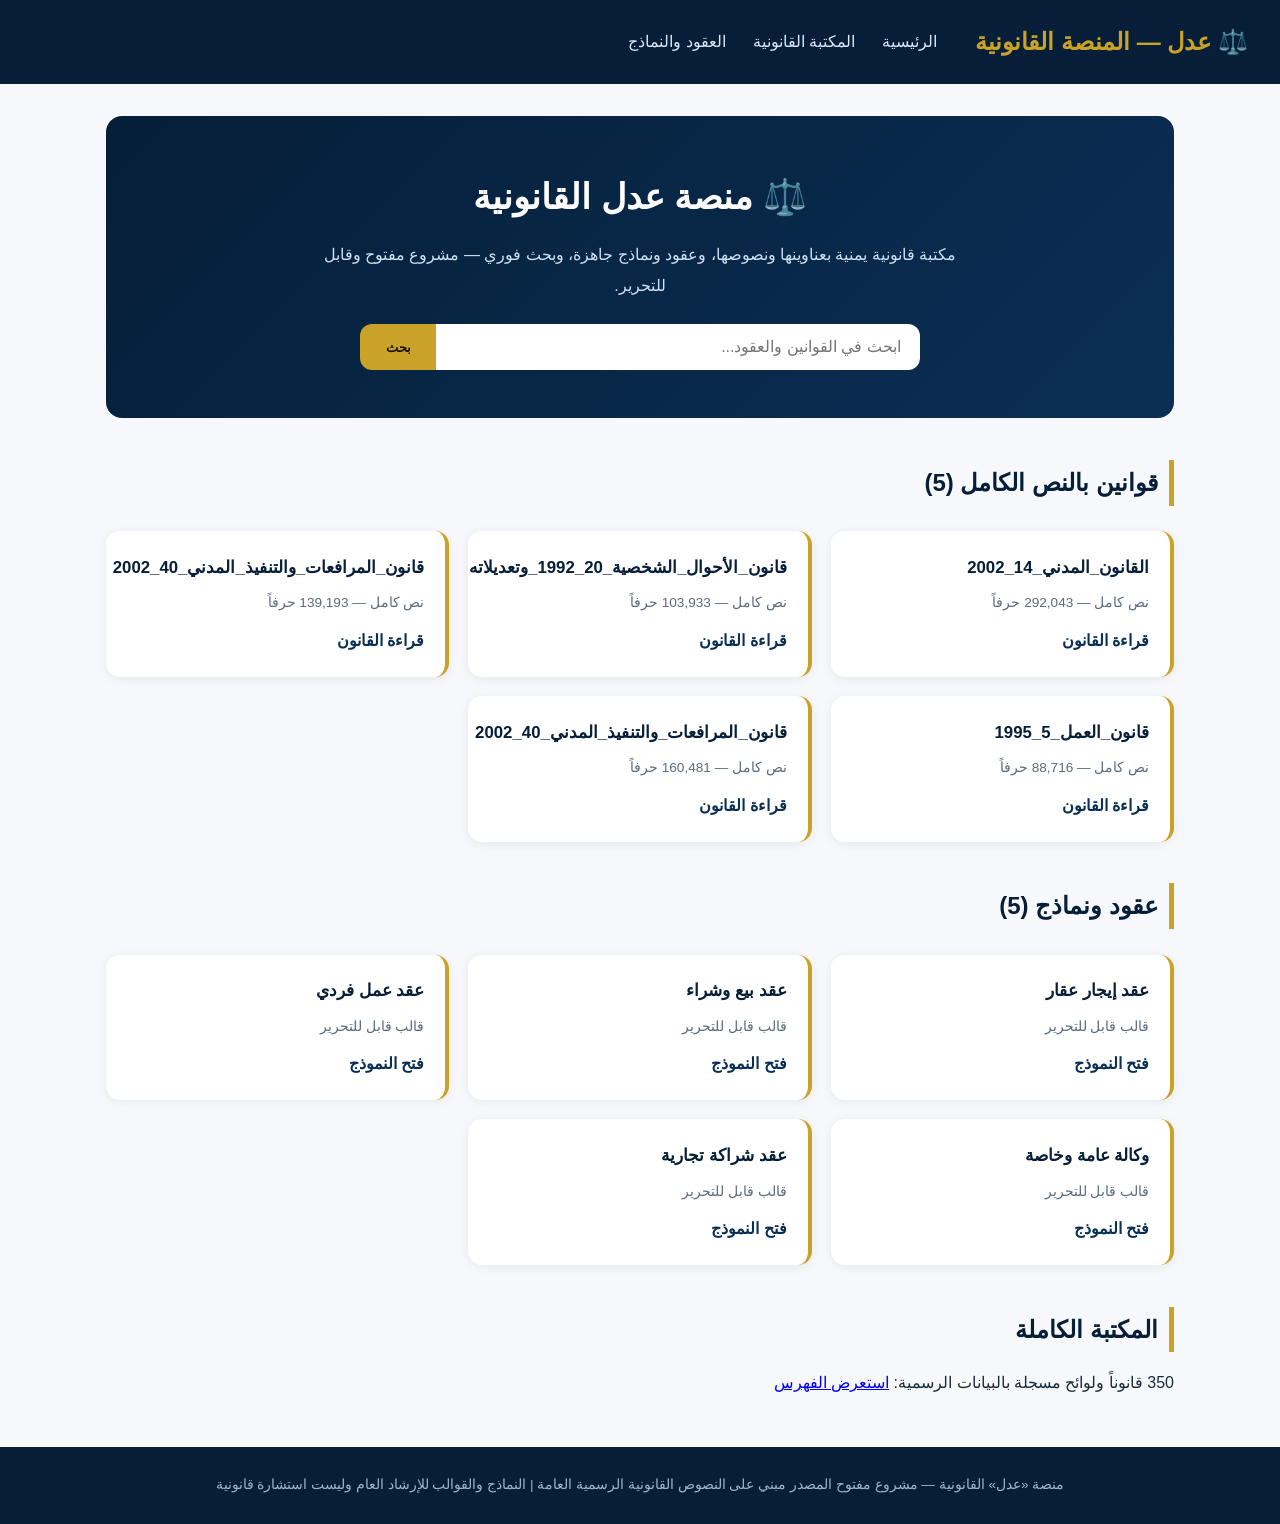
==== docs/index.html @ 127fa2c5 "منصة عدل القانونية: موقع كامل — مكتبة قوانين بالنصوص الكاملة + فهرس 350 قانوناً + 5 عقود ونماذج + بح" ====
<!DOCTYPE html><html lang="ar" dir="rtl"><head><meta charset="utf-8">
<meta name="viewport" content="width=device-width,initial-scale=1"><title>الرئيسية</title>
<link rel="stylesheet" href="assets/style.css"></head>
<body>
<header><span class="logo">⚖️ عدل — المنصة القانونية</span>
<nav><a href="index.html">الرئيسية</a>
<a href="laws/index.html">المكتبة القانونية</a>
<a href="contracts/index.html">العقود والنماذج</a></nav></header>
<main><div class="hero">
<h1>⚖️ منصة عدل القانونية</h1>
<p>مكتبة قانونية يمنية بعناوينها ونصوصها، وعقود ونماذج جاهزة، وبحث فوري — مشروع مفتوح وقابل للتحرير.</p>
<div class="searchbox"><input id="q" placeholder="ابحث في القوانين والعقود..."><button onclick="dosearch()">بحث</button></div>
</div>
<section><h2>قوانين بالنص الكامل (5)</h2><div class="grid"><div class="card"><h3>القانون_المدني_14_2002</h3><div class="meta">نص كامل — 292,043 حرفاً</div><a href="laws/القانون_المدني_14_2002.html">قراءة القانون</a></div><div class="card"><h3>قانون_الأحوال_الشخصية_20_1992_وتعديلاته</h3><div class="meta">نص كامل — 103,933 حرفاً</div><a href="laws/قانون_الأحوال_الشخصية_20_1992_وتعديلاته.html">قراءة القانون</a></div><div class="card"><h3>قانون_المرافعات_والتنفيذ_المدني_40_2002</h3><div class="meta">نص كامل — 139,193 حرفاً</div><a href="laws/قانون_المرافعات_والتنفيذ_المدني_40_2002.html">قراءة القانون</a></div><div class="card"><h3>قانون_العمل_5_1995</h3><div class="meta">نص كامل — 88,716 حرفاً</div><a href="laws/قانون_العمل_5_1995.html">قراءة القانون</a></div><div class="card"><h3>قانون_المرافعات_والتنفيذ_المدني_40_2002</h3><div class="meta">نص كامل — 160,481 حرفاً</div><a href="laws/قانون_المرافعات_والتنفيذ_المدني_40_2002.html">قراءة القانون</a></div></div></section>
<section><h2>عقود ونماذج (5)</h2><div class="grid"><div class="card"><h3>عقد إيجار عقار</h3><div class="meta">قالب قابل للتحرير</div><a href="contracts/contract_1.html">فتح النموذج</a></div><div class="card"><h3>عقد بيع وشراء</h3><div class="meta">قالب قابل للتحرير</div><a href="contracts/contract_2.html">فتح النموذج</a></div><div class="card"><h3>عقد عمل فردي</h3><div class="meta">قالب قابل للتحرير</div><a href="contracts/contract_3.html">فتح النموذج</a></div><div class="card"><h3>وكالة عامة وخاصة</h3><div class="meta">قالب قابل للتحرير</div><a href="contracts/contract_4.html">فتح النموذج</a></div><div class="card"><h3>عقد شراكة تجارية</h3><div class="meta">قالب قابل للتحرير</div><a href="contracts/contract_5.html">فتح النموذج</a></div></div></section>
<section><h2>المكتبة الكاملة</h2><p>350 قانوناً ولوائح مسجلة بالبيانات الرسمية: <a href="laws/index.html">استعرض الفهرس</a></p></section>
<script>
const IDX = [{"t": "القانون_المدني_14_2002", "u": "laws/القانون_المدني_14_2002.html", "k": "القانون_المدني_14_2002"}, {"t": "قانون_الأحوال_الشخصية_20_1992_وتعديلاته", "u": "laws/قانون_الأحوال_الشخصية_20_1992_وتعديلاته.html", "k": "قانون_الأحوال_الشخصية_20_1992_وتعديلاته"}, {"t": "قانون_المرافعات_والتنفيذ_المدني_40_2002", "u": "laws/قانون_المرافعات_والتنفيذ_المدني_40_2002.html", "k": "قانون_المرافعات_والتنفيذ_المدني_40_2002"}, {"t": "قانون_العمل_5_1995", "u": "laws/قانون_العمل_5_1995.html", "k": "قانون_العمل_5_1995"}, {"t": "قانون_المرافعات_والتنفيذ_المدني_40_2002", "u": "laws/قانون_المرافعات_والتنفيذ_المدني_40_2002.html", "k": "قانون_المرافعات_والتنفيذ_المدني_40_2002"}, {"t": "عقد إيجار عقار", "u": "contracts/contract_1", "k": "عقد إيجار عقار عقد قالب"}, {"t": "عقد بيع وشراء", "u": "contracts/contract_2", "k": "عقد بيع وشراء عقد قالب"}, {"t": "عقد عمل فردي", "u": "contracts/contract_3", "k": "عقد عمل فردي عقد قالب"}, {"t": "وكالة عامة وخاصة", "u": "contracts/contract_4", "k": "وكالة عامة وخاصة عقد قالب"}, {"t": "عقد شراكة تجارية", "u": "contracts/contract_5", "k": "عقد شراكة تجارية عقد قالب"}, {"t": "قانون الأحوال الشخصية", "u": "", "k": "رقم (20) لسنة 1992م"}, {"t": "السلطة المحلية", "u": "", "k": "رقم 4 لسنة 2000"}, {"t": "تنظيم العلاقة بين المؤجر والمستأجر - صنعاء", "u": "", "k": "قانون رقم 22 لسنة 2006 وتعديلاته"}, {"t": "قانون البناء", "u": "", "k": "رقم 19سنة 2002"}, {"t": "الإجراءات الجزائية", "u": "", "k": "رقم 13 لسنة 1994م"}, {"t": "التدويــر الوظيفــي", "u": "", "k": "قانون رقم ( 31 ) لسنة 2009م"}, {"t": "التوثيق", "u": "", "k": "رقم 7 لسنة 2010"}, {"t": "قانون حماية المستهلك", "u": "", "k": "رقم 46 لسنة 2008"}, {"t": "قانون صندوق رعاية وتأهيل المعاقين", "u": "", "k": "2 لسنة 2002"}, {"t": "قانون مكافحة التدخين ومعالجه أضراره", "u": "", "k": "رقم 26 لسنة 2005"}, {"t": "قانون تنظيم مهنة المحاماة", "u": "", "k": "رقم 31 لسنة 1999 م"}, {"t": "قانون الاحزاب السياسية", "u": "", "k": "رقم 66 لسنة 1991م"}, {"t": "قانون التخطيط الحضري", "u": "", "k": "رقم 20 لسنة 1995م"}, {"t": "قانون التصاميم الصناعية", "u": "", "k": "قانون رقم (28) لسنة 2010م"}, {"t": "المعهد العالي للقضاء -صنعاء", "u": "", "k": "رقم 34سنة 2008م"}, {"t": "قانون المناجم والمحاجر", "u": "", "k": "رقم 22 لسنة 2010م"}, {"t": "قانون الوظائف والأجور والمرتبات", "u": "", "k": "رقم 43 لسنة 2005"}, {"t": "الموافقة على الإتفاقيـة الدولية لقمع تمويل الإرهاب", "u": "", "k": "رقم 3 لسنة 2010م"}, {"t": "قانون تنظيم الصناعة", "u": "", "k": "رقم 20 لسنة 2010م"}, {"t": "قانون تملك غير اليمنيين للعقارات", "u": "", "k": "رقم 23 لسنة 2009"}, {"t": "قانون التربية والتعليم", "u": "", "k": "رقم 45 لسنة 1992"}, {"t": "قانون مكافحة الاتجار بالبشر", "u": "", "k": "رقم 1 لسنة 2018"}, {"t": "مكافحة جرائم الاتجار  بالبشر - صنعاء", "u": "", "k": "قانون رقم (1) لسنة 2018م"}, {"t": "شعار الجمهورية اليمنية وخاتمها الرسم", "u": "", "k": "رقم (2) لسنة 1990م"}, {"t": "التجارة الخارجية", "u": "", "k": "رقم 16 لسنة 2007"}, {"t": "مؤسسة ضمان الودائع المصرفية", "u": "", "k": "رقم 21 لسنة 2008"}, {"t": "حقوق الطفل", "u": "", "k": "رقم 45 لسنة 2002"}, {"t": "حق الحصول على المعلومات", "u": "", "k": "رقم 13 لسنة 2012"}, {"t": "جرائم الاختطاف والتقطع", "u": "", "k": "رقم 24 لسنة 1998"}, {"t": "قرار جمهوري تنظيم وتداول مبيدات الآفات النباتية", "u": "", "k": "قــرار جمهوري بقانون رقم (25) لسنة 1999م"}, {"t": "قانون إنشاء المجلس الطبي", "u": "", "k": "رقم 28 لسنة 2008"}, {"t": "قانون منح حصانة من الملاحقة القانونية والقضائية", "u": "", "k": "رقم 1 لسنة 2012"}, {"t": "قانون مكافحة غسل الأموال وتمويل الإرهاب", "u": "", "k": "رقم (1) لسنة 2010م"}, {"t": "قانون بنوك التمويل الأصغر", "u": "", "k": "رقم (15) لسنة 2009م"}, {"t": "قانون النقل البري - صنعاء", "u": "", "k": "رقم 33 سنة 2003"}, {"t": "المخالفات العامة - صنعاء", "u": "", "k": "رقم 17 سنة 1994"}, {"t": "قانون السياحة", "u": "", "k": "رقم 22 لسنة 2009"}, {"t": "قانون الخصخصة", "u": "", "k": "رقم 45 لسنة 1999م"}, {"t": "قانون المناقصات والمزايدات والمخازن الحكومية", "u": "", "k": "رقم 23 لسنة 2007م"}, {"t": "قانون أعمال الصرافة", "u": "", "k": "رقم 19 لسنة 1995م"}, {"t": "قانون هيئة الشرطة", "u": "", "k": "رقم 15 لسنة 2000"}, {"t": "الموافقة على انضمام الجمهورية اليمنية إلى الإتفاقية الدولية", "u": "", "k": "رقم 9 لسنة 2008م"}, {"t": "الموافقة على إتفاقية القرض المبرمة بين حكومة الجمهورية اليمنية وهيئة التنمية الدولية", "u": "", "k": "رقم 7 لسنة 2008م"}, {"t": "قانون تنظيم مظاهرات و مسيرات", "u": "", "k": "رقم 29 لسنة 2003م"}, {"t": "قانون تحصيل الأموال العامة", "u": "", "k": "رقم 13 لسنة 1993م"}, {"t": "قرار جمهوري بشــأن محاكم المرور", "u": "", "k": "رقم 27 لسنة 2003"}, {"t": "قضايا الدولة", "u": "", "k": "رقم 30 لسنة 1996م"}, {"t": "قرار جمهوري بشأن محاكم الضرائب وتحديد اختصاصاتها", "u": "", "k": "رقم 18 لسنة 2003م"}, {"t": "قانون الطيران المدني", "u": "", "k": "رقم 12 لسنة 1993م"}, {"t": "قانون الاحصاء", "u": "", "k": "رقم 28 لسنة 1995م"}, {"t": "قانونا أوزان وأبعاد كلية لمركبات النقل", "u": "", "k": "رقم 23 لسنة 1994م"}, {"t": "قانون بذور ومخصبات زراعية", "u": "", "k": "رقم 20 لسنة 1998م"}, {"t": "قانون بحر إقليمي ومنطقة متاخمة", "u": "", "k": "رقم 37 لسنة 1991م"}, {"t": "قانون انشاء محافظة ريمة", "u": "", "k": "رقم 5 لسنة 2004م"}, {"t": "القانون المدني", "u": "", "k": "رقم 14 سنة 2002"}, {"t": "الحجر النباتي", "u": "", "k": "رقم 7سنة 2011م"}, {"t": "قانون خدمة الدفاع الوطني الإلزامية", "u": "", "k": "قانون رقم (22) لسنة 1990م"}, {"t": "قانون المحافظة على المدن والمناطق والمعالم التاريخية وتراثها الثقافي العمراني", "u": "", "k": "رقم 16 لسنة 2013"}, {"t": "قانون الغرفة الملاحية", "u": "", "k": "رقم ( 24) لسنة 2013م"}, {"t": "تشجيع المنافسة ومنع الاحتكار والغش التجاري", "u": "", "k": "قرار جمهوري بالقانون رقم (19) لسنة 1999م"}, {"t": "تنظيم وكالات وفروع الشركات والبيوت الأجنبية", "u": "", "k": "قانون رقم (23) لسنة 1997م"}, {"t": "الإشراف والرقابة على شركات ووسطاء التامين", "u": "", "k": "القرار الجمهوري بالقانون رقم (37) لسنة 1992م"}, {"t": "السجل التجاري", "u": "", "k": "القرار الجمهوري بالقانون رقم (33) لسنة 1991م"}, {"t": "أنظمة الدفع والعمليات المالية والمصرفية الإلكترونية", "u": "", "k": "قانون رقم (40) لسنة 2006م"}, {"t": "المصارف الإسلامية", "u": "", "k": "قانون رقم 21 لسنة 1996م"}, {"t": "قانون البنوك", "u": "", "k": "رقم 38 لسنة 1998"}, {"t": "البنك المركزي اليمني", "u": "", "k": "قانون رقم ( 14) لسنة 2000م"}, {"t": "العلم الوطني", "u": "", "k": "1"}, {"t": "اليوم الوطني للجمهورية اليمنية", "u": "", "k": "4"}, {"t": "الأوسمة", "u": "", "k": "41"}, {"t": "صندوق دعم وتشجيع الإنتاج الزراعي والسمكي", "u": "", "k": "قانون رقم 6 لسنة 1993"}, {"t": "تفويض الحكومة بتعديل نسبة نفط الكلفة في اتفاقية توتال — شرق شبوة (10)", "u": "", "k": "24"}, {"t": "إنشاء صندوق رعاية النشء والشباب والرياضة", "u": "", "k": "رقم 10 لسنة 1996"}, {"t": "إجراء بعض التعديلات في التقسيم الإداري", "u": "", "k": "23"}, {"t": "محو الأمية وتعليم الكبار", "u": "", "k": "قانون رقم 28 لسنة 1998"}, {"t": "إلغاء الرسوم والعمولة على فتح البيان الجمركي للسلع المستوردة", "u": "", "k": "35"}, {"t": "تنظيم استخدام شارتي الهلال الأحمر والصليب الأحمر ومنع إساءة استخدامهما", "u": "", "k": "43"}, {"t": "إنشاء صندوق التراث والتنمية الثقافية", "u": "", "k": "رقم 11 لسنة 2002"}, {"t": "رعاية المغتربين اليمنيين", "u": "", "k": "قانون رقم 34 لسنة 2002م"}, {"t": "حظر إنتاج الألغام المضادة للأفراد وحيازتها واستعمالها ونقلها والاتجار بها", "u": "", "k": "25"}, {"t": "حماية حق المؤلف والحقوق المجاورة", "u": "", "k": "قانون رقم 15 لسنة 2012"}, {"t": "تنظيم المؤسسة العامة اليمنية للإذاعة والتلفزيون", "u": "", "k": "قانون رقم (32) لسنة 2003م"}, {"t": "قانون الصحافة والمطبوعات", "u": "", "k": "قانون رقم (25) لسنة 1990م"}, {"t": "الجمعيات والمؤسسات الأهلية", "u": "", "k": "قانون رقم 1 لسنة 2001"}, {"t": "البعثات والمنح الدراسية", "u": "", "k": "قانون رقم (19 ) لسنة 2003م"}, {"t": "الجامعات والمعاهد العليا والكليات الأهلية", "u": "", "k": "قانون رقم (13) لسنة 2005م"}, {"t": "الجهاز المركزي للرقابة والمحاسبة", "u": "", "k": "القرار الجمهوري بالقانون رقم (39) لسنة 1992م"}, {"t": "النظافة العامة", "u": "", "k": "قانون رقم 39 لسنة 1999"}, {"t": "إنشاء صناديق نظافة وتحسين المدن", "u": "", "k": "قرار جمهوري بالقانون رقم (20) لسنة 1999م"}, {"t": "نشيد الدولة الوطني للجمهورية اليمنية", "u": "", "k": "3"}, {"t": "الجنسية اليمنية", "u": "", "k": "قانون رقم 6 لسنة 1990م"}, {"t": "الجوازات", "u": "", "k": "رقم 7 لسنة 1990"}, {"t": "القانون المالي", "u": "", "k": "8"}, {"t": "الجمارك", "u": "", "k": "14"}, {"t": "السلك الدبلوماسي والقنصلي", "u": "", "k": "رقم 2 لسنة 1991"}, {"t": "الخدمة المدنية", "u": "", "k": "19"}, {"t": "التأمينات والمعاشات", "u": "", "k": "رقم 25 لسنة 1991م"}, {"t": "التأمين الإلزامي من المسؤولية المدنية الناشئة عن حوادث السيارات", "u": "", "k": "30"}, {"t": "الهيئات والمؤسسات والشركات العامة", "u": "", "k": "قرار جهوري بالقانون رقم 35 لسنة 1991"}, {"t": "القانون الأساسي للاتصالات السلكية واللاسلكية", "u": "", "k": "رقم 38 لسنة 1991"}, {"t": "السجل العقاري", "u": "", "k": "39"}, {"t": "الضريبة على المركبات", "u": "", "k": "45"}, {"t": "دخول وإقامة الأجانب", "u": "", "k": "47"}, {"t": "تنظيم السجون", "u": "", "k": "قانون رقم 48 لسنة 1991"}, {"t": "إعفاءات وتخفيضات جمركية لسيارات المغتربين العائدين بسبب أزمة الخليج", "u": "", "k": "61"}, {"t": "إنشاء مجلس الدفاع الوطني", "u": "", "k": "رقم 62 لسنة 1991"}, {"t": "إصدار الجوازات الدبلوماسية والخاصة والمهمة", "u": "", "k": "63"}, {"t": "الخدمة في القوات المسلحة والأمن", "u": "", "k": "67"}, {"t": "رعاية الأحداث", "u": "", "k": "رقم 24 لسنة 1992"}, {"t": "المحاسبين القانونيين", "u": "", "k": "31"}, {"t": "تنظيم كلية القيادة والأركان", "u": "", "k": "34"}, {"t": "تنظيم الكليات العسكرية", "u": "", "k": "35"}, {"t": "الرقابة على الأغذية وتنظيم تداولها", "u": "", "k": "قانون رقم 38 لسنة 1992"}, {"t": "تنظيم حمل الأسلحة النارية والذخائر والاتجار بها", "u": "", "k": "40"}, {"t": "رعاية أسر الشهداء ومناضلي الثورة اليمنية - عدن", "u": "", "k": "قانون رقم 5 لسنة 1993م"}, {"t": "حماية البيئة البحرية من التلوث", "u": "", "k": "11"}, {"t": "إعلان عفوًا شامل", "u": "", "k": "4"}, {"t": "الحق الفكري", "u": "", "k": "19"}, {"t": "الآثار", "u": "", "k": "قرار جمهوري رقم 21 لسنة 1994"}, {"t": "إجراءات اتهام ومحاكمة شاغلي وظائف السلطة التنفيذية العليا في الدولة", "u": "", "k": "6"}, {"t": "صندوق التدريب المهني والتقني وتطوير المهارات", "u": "", "k": "قرار جمهوري بالقانون رقم 15 لسنة 1995"}, {"t": "الجامعات اليمنية", "u": "", "k": "رقم 17 لسنة 1996م"}, {"t": "أراضي وعقارات الدولة", "u": "", "k": "قانون رقم 21 لسنة 1995"}, {"t": "إنشاء صندوق صيانة الطرق", "u": "", "k": "قانون رقم 22 لسنة 1995"}, {"t": "حماية البيئة", "u": "", "k": "26"}, {"t": "محاكم الأموال العامة", "u": "", "k": "رقم 3 لسنة 1996م"}, {"t": "إنشاء المعهد العالي للتربية البدنية والرياضية", "u": "", "k": "4"}, {"t": "كليات المجتمع", "u": "", "k": "5"}, {"t": "إنشاء صندوق ترميم وصيانة المباني والتجهيزات المدرسية", "u": "", "k": "12"}, {"t": "إضافة اليود إلى ملح الطعام", "u": "", "k": "قانون رقم (32) لسنة 1996م"}, {"t": "اعتماد الخطة الخمسية الأولى للأعوام 1996م - 2000م", "u": "", "k": "37"}, {"t": "إنشاء الصندوق الاجتماعي للتنمية", "u": "", "k": "10"}, {"t": "إنشاء شركة صافر لعمليات الاستكشاف والإنتاج", "u": "", "k": "18"}, {"t": "الشركات التجارية", "u": "", "k": "قانون رقم 22 لسنة 1997م"}, {"t": "المعلم والمهن التعليمية", "u": "", "k": "قانون رقم 37سنة 1998"}, {"t": "الترويج السياحي", "u": "", "k": "قانون رقم 3 لسنة 1999"}, {"t": "إجراء بعض التعديلات في التقسيم الإداري", "u": "", "k": "9"}, {"t": "تنظيم مؤسسات التعليم الأهلية والخاصة", "u": "", "k": "11"}, {"t": "مهنة تدقيق ومراجعة الحسابات", "u": "", "k": "26"}, {"t": "المواصفات والمقاييس وضبط الجودة", "u": "", "k": "44"}, {"t": "رعاية وتأهيل المعاقين", "u": "", "k": "قانون رقم 61 لسنة 1999"}, {"t": "إنشاء أكاديمية الشرطة", "u": "", "k": "10"}, {"t": "الوثائق", "u": "", "k": "رقم 21 لسنة 2002"}, {"t": "مزاولة المهن الطبية والصيدلانية", "u": "", "k": "26"}, {"t": "تنظيم النقابات العمالية", "u": "", "k": "35"}, {"t": "إنشاء صندوق الخدمة المدنية", "u": "", "k": "قانون رقم 1 لسنة 2004"}, {"t": "تنظيم وحماية الثروة الحيوانية", "u": "", "k": "رقم 17 لسنة 2004"}, {"t": "إنشاء الأكاديمية العسكرية العليا", "u": "", "k": "35"}, {"t": "الموافقة على اتفاقية قرض مع الصندوق العربي للإنماء الاقتصادي والاجتماعي", "u": "", "k": "4"}, {"t": "الموافقة على اتفاقية القرض المبرمة بين حكومة الجمهورية اليمنية والبنك الإسلامي للتنمية", "u": "", "k": "6"}, {"t": "الموافقة على اتفاقية صون التراث الثقافي غير المادي", "u": "", "k": "9"}, {"t": "الموافقة على الاتفاق على آلية التفاوض الجماعي العربي مع التكتلات الإقليمية ودون الإقليمية", "u": "", "k": "10"}, {"t": "الموافقة على اتفاقية المحافظة على الأنواع المهاجرة من الحيوانات الفطرية", "u": "", "k": "12"}, {"t": "الموافقة على اتفاقية رامسار للأراضي الرطبة ذات الأهمية الدولية", "u": "", "k": "13"}, {"t": "الموافقة على بروتوكول بازل للمسؤولية والتعويض عن نقل النفايات الخطرة", "u": "", "k": "14"}, {"t": "الموافقة على اتفاقية المشاركة في الإنتاج — القطاع 8 (عساكر، شبوة)", "u": "", "k": "16"}, {"t": "الموافقة على اتفاقية المشاركة في الإنتاج — القطاع 68 (غيل بن يمين، حضرموت)", "u": "", "k": "17"}, {"t": "الموافقة على اتفاقية المشاركة في الإنتاج — القطاع 2 (المعبر، شبوة)", "u": "", "k": "18"}, {"t": "الموافقة على اتفاقية المشاركة في الإنتاج — القطاع 3 (جردان، شبوة)", "u": "", "k": "19"}, {"t": "الموافقة على اتفاقية المشاركة في الإنتاج — القطاع 6 (أريام، شبوة)", "u": "", "k": "20"}, {"t": "التعليم الفني والتدريب المهني", "u": "", "k": "23"}, {"t": "الموافقة على اتفاقية قرض مع الصندوق الدولي للتنمية الزراعية (إيفاد)", "u": "", "k": "24"}, {"t": "الموافقة على الانضمام إلى اتفاقية باريس لحماية الملكية الصناعية (صيغة 1979)", "u": "", "k": "27"}, {"t": "الموافقة على بروتوكول 1992 لتعديل اتفاقية المسؤولية عن التلوث البحري بالزيت (1969)", "u": "", "k": "28"}, {"t": "الموافقة على الانضمام إلى اتفاقية منظمة الصحة العالمية الإطارية لمكافحة التبغ", "u": "", "k": "29"}, {"t": "الإقرار بالذمة المالية", "u": "", "k": "30"}, {"t": "فتح اعتماد إضافي بالموازنة العامة للدولة للسنة المالية 2006م", "u": "", "k": "31"}, {"t": "ربط الموازنة العامة للدولة للسنة المالية 2007م", "u": "", "k": "33"}, {"t": "الموافقة على وثائق المؤتمر الثالث والعشرين للاتحاد البريدي العالمي بوخارست 2004م [ * ]", "u": "", "k": "1"}, {"t": "الموافقة على النظام الأساسي لمجلس السلم والأمن العربي", "u": "", "k": "3"}, {"t": "الموافقة على اتفاقية تجنب الازدواج الضريبي بين اليمن وتركيا", "u": "", "k": "7"}, {"t": "الموافقة على انضمام بلادنا إلى اتفاق السكك الحديدية الدولية في المشرق العربي", "u": "", "k": "8"}, {"t": "الموافقة على انضمام الجمهورية اليمنية إلى اتفاقية الحماية المادية للمواد النووية", "u": "", "k": "9"}, {"t": "الدين العام", "u": "", "k": "قرار جمهوري بالقانون رقم (18)لسنة1995 م"}, {"t": "براءة الاختراع ونماذج المنفعة وتصميمات الدوائر المتكاملة والمعلومات غير المفصح عنها", "u": "", "k": "قانون رقم (2) لسنة 2011م"}, {"t": "الجرائم والعقوبات", "u": "", "k": "قانون رقم 12 لسنة 1994م"}, {"t": "قانون الإثبات", "u": "", "k": "قانون رقم 21 لسنة 1992"}, {"t": "القانون البحري", "u": "", "k": "قرار جمهوري بالقانون رقم 15 لسنة 1994م"}, {"t": "الموانئ البحرية", "u": "", "k": "قانون رقم 23 لسنة 2013م"}, {"t": "مكافحة الفساد", "u": "", "k": "قرار جمهوري بالقانون رقم 39 لسنة 2006م"}, {"t": "حماية الإنتاج الوطني من الآثار الناجمة عن الممارسات الضارة في التجارة الدولية", "u": "", "k": "قانون رقم (21) لسنة 2010م"}, {"t": "الأسماء التجارية", "u": "", "k": "قانون رقم 20 لسنة 2003م"}, {"t": "وقاية المجتمع من الإيدز  وحماية حقوق المتعايشين مع الفيروس - صنعاء", "u": "", "k": "قانون رقم ( 30 ) لسنة 2009م"}, {"t": "قانون منع التعاملات الربوية - صنعاء", "u": "", "k": "قانون رقم (4) لسنة 1444هـ"}, {"t": "الرسوم القضائية- عدن", "u": "", "k": "رقم 26 لسنة 2013م"}, {"t": "النظام الأساسي لنقابة المحامين", "u": "", "k": ""}, {"t": "دستور الجمهورية اليمنية", "u": "", "k": ""}, {"t": "قانون الإجراءات الجزائية العسكرية", "u": "", "k": "قرار جمهوري رقم 7 لسنة 1996م"}, {"t": "قانون مجلس الوزراء", "u": "", "k": "رقم 3 لسنة 2004م"}, {"t": "الغرف التجارية الصناعية واتحادها العام", "u": "", "k": "قانون رقم (28) لسنة 2003م"}, {"t": "قانون الزكاة - صنعاء", "u": "", "k": "رقم 2 لسنة 1999"}, {"t": "اللائحة التنفيذية لقانون مكافحة الفساد - عدن", "u": "", "k": "قرار جمهوري رقم (19) لسنة 2010م"}, {"t": "قانون المياه", "u": "", "k": "رقم 33 لسنة 2002م"}, {"t": "قانون العمل", "u": "", "k": "القرار الجمهوري بالقانون رقم (5) لسنة 1995م"}, {"t": "اللائحة التنفيذية لقانون الجامعات اليمنية", "u": "", "k": "قرار جمهوري رقم 32 لسنة 2007م"}, {"t": "المعاشات والمكافآت للقوات المسلحة والأمن", "u": "", "k": "قرار جمهوري بالقانون رقم(33)لسنة 1992م"}, {"t": "التعليم العالي", "u": "", "k": "رقم 13 لسنة 2010"}, {"t": "الضريبة على استخدام المركبات والآليات", "u": "", "k": "قانون رقم (27) لسنة 1995م"}, {"t": "إنشــاء بنك الأمل للإقراض الأصغر", "u": "", "k": "قانون رقم (23) لسنة 2002م"}, {"t": "البذور والمخصبات الزراعية", "u": "", "k": "قانون رقم (20) لسنة1998م"}, {"t": "الصحة العامة", "u": "", "k": "قانون رقم 4 لسنة 2009م"}, {"t": "إنضمام اليمن إلى الإتفاقية الدولية للبن لعام 2001م  والموافقة على الإتفاقية الدولية للبن لعام 2007م", "u": "", "k": "قانون رقم 33 لسنة 2009"}, {"t": "الاستثمار - عدن", "u": "", "k": "قانون رقم 15 لسنة 2010"}, {"t": "الانتخابات العامة والاستفتاء", "u": "", "k": "قــرار جمهوري بقانون رقم (13) لسنة 2001م"}, {"t": "تعديل قانون الانتخابات العامة والاستفتاء 2005", "u": "", "k": "قانون رقم (11) لسنة 2005م"}, {"t": "العلامات التجارية والمؤشرات الجغرافية", "u": "", "k": "قانون رقم ( 23) لسنة 2010م"}, {"t": "بتعديل القانون رقم(19) لسنة 2001م  بشأن الضريبة على المبيعات وتعديل القانون رقم  (70) لسنة 1991م بشأن الضرائب على الإنتاج والاستهلاك والخدمات وتعديلاته", "u": "", "k": "قانون رقم 14 لسنة 2004"}, {"t": "تعديل المادة (28) من القرار الجمهوري بالقانون رقم (32) لسنة 1991م بشأن القانون التجاري", "u": "", "k": "قانون رقم 22 لسنة 2004"}, {"t": "الموافقة على اتفاقية القرض المبرمة بين حكومة الجمهورية اليمنية والبنك الإسلامي للتنمية", "u": "", "k": "قانون رقم (6) لسنة 2006م"}, {"t": "الموافقة على اتفاقية القرض المبرمة بين حكومة الجمهورية اليمنية والصندوق الدولي للتنمية الزراعية (إيفاد)  لتمويل مشروع إدارة موارد المجتمع بمحافظة الضالع", "u": "", "k": "قانون رقم (8) لسنة 2006م"}, {"t": "الموافقة على اتفاقية القرض المبرمة بين حكومة الجمهورية اليمنية وهيئة التنمية الدولية للمساهمة في تمويل مشروع الطرق الريفية المرحلة الثانية", "u": "", "k": "قانون رقم (7) لسنة 2006م"}, {"t": "الموافقـــــة علـــى اتفاقيـــة المشاركــــة فــي الإنتـــاج  المبرمة بين وزارة النفط والمعادن وكل من: مجموعة الشركات الكورية المكونة من: شركة كوريا نا", "u": "", "k": "قانون رقم (21) لسنة 2006"}, {"t": "تعديل المادة (40)  قانون العقوبات", "u": "", "k": "قرار جمهوري بالقانون رقم (16) لسنة 1995م"}, {"t": "إعادة تنظيم مؤسسة الثورة للصحافة والطباعة والنشر", "u": "", "k": "قرار جمهوري رقم (19) لسنة 2011م"}, {"t": "إعادة تنظيم مؤسسة 14 أكتوبر للصحافة والطباعة والنشر", "u": "", "k": "قرار جمهوري رقم (20) لسنة 2011م"}, {"t": "إعادة تنظيم مؤسسة الجمهورية للصحافة والطباعة والنشر", "u": "", "k": "قرار جمهوري رقم (21) لسنة 2011م"}, {"t": "تنظيم المنطقة الحرة / عدن", "u": "", "k": "قرار جمهوري رقم (14) لسنة 2011م"}, {"t": "إنشاء كلية مجتمع البيضاء بمحافظة البيضاء", "u": "", "k": "قرار جمهوري رقم (200) لسنة2013م"}, {"t": "إنشاء صندوق جبر الضرر لضحايا إنتهاكات حقوق الإنسان ومعالجة أوضاع جرحى وشهداء حرب 1994م  وحروب صعدة ورعاية أسرهم", "u": "", "k": "قرار جمهوري رقم (191) لسنة 2013م"}, {"t": "إنشاء كلية مجتمع سقطرى بمحافظة حضرموت", "u": "", "k": "قرار جمهوري رقم (162) لسنة2013م"}, {"t": "القانون التجاري", "u": "", "k": "قرار جمهوري بالقانون رقم(32) لسنة 1991م"}, {"t": "قانون رقم (1) لسنة 2008م بتعديل المادة (28) من القانون التجاري رقم (32) لسنة 1991م", "u": "", "k": "قانون رقم (1) لسنة 2008م"}, {"t": "السلطة القضائية - صنعاء", "u": "", "k": "قــرار جمهوري بقانون رقم (1) لسنة 1991م"}, {"t": "تعديل السلطة القضائية 2013", "u": "", "k": "قانون رقم 27 لسنة 2013م"}, {"t": "تعديل قانون السلطة القضائية 2006", "u": "", "k": "قانون رقم 15 لسنة 2006"}, {"t": "تعديل قانون السلطة القضائية 1994", "u": "", "k": "قانون رقم(3)لسنة 1994م"}, {"t": "تعديل قانون السلطة المحلية 2002", "u": "", "k": "قانون رقم ( 25 )لسنة 2002م"}, {"t": "قانون رقم(6)لسنة 1998م بتعديل بعض مواد القرار الجمهوري بالقانون رقم(32)لسنة 1991م بشأن القانون التجاري", "u": "", "k": "قانون رقم(6)لسنة 1998م"}, {"t": "قانون المرور", "u": "", "k": "قــرار جمهوري بقانون رقم (49) لسنة 1991م"}, {"t": "قانون رقم ( 25 )لسنة 2002م بتعديل بعض أحكام القانون رقم (4) لسنة 2000م بشـأن السلطة المحليــة", "u": "", "k": "قانون رقم ( 25 )لسنة 2002م"}, {"t": "قانون رقم 22 لسنة 2004م بشأن تعديل المادة 28 من القانون رقم (32) لسنة 1991م بشأن القانون التجاري", "u": "", "k": "قانون رقم 22 لسنة 2004م"}, {"t": "قانون رقم (32) لسنة 2006م بتعديل المادة (40) من القرار الجمهوري بالقانون رقم (12) لسنة 1994م بشأن الجرائم والعقوبات", "u": "", "k": "قانون رقم (32) لسنة 2006م"}, {"t": "قرار جمهوري بالقانون رقم (15) لسنة 1999م بتعديل المادة (245) من القانون رقم (22) لسنة 1997م بشأن الشركات التجارية", "u": "", "k": "قرار جمهوري بالقانون رقم (15) لسنة 1999م"}, {"t": "قانون رقم (28) لسنة 2004م بتعديل القانون رقم (22) لسنة 1997م بشأن الشركات التجارية وتعديلاته", "u": "", "k": "قانون رقم (28) لسنة 2004م"}, {"t": "قانون رقم (12) لسنة 2001م بتعديل بعض أحكام القانون رقم (22) لسنة 1997م بشــأن الشركات التجاريــــة", "u": "", "k": "قانون رقم (12) لسنة 2001م"}, {"t": "قانون رقم (24) لسنة 2009م بتعديل الفقرات ( أ ، و ، ز ) من المادة (245) من القانون رقم (22) لسنة 1997م بشأن الشركات التجارية وتعديلاته", "u": "", "k": "قانون رقم (24) لسنة 2009م"}, {"t": "القانون رقم (37) لسنة 2008م بتعديل الفقرة (أ) من المادة (248) من القانون رقم (22) لسنة 1997م بشأن الشركات التجارية", "u": "", "k": "القانون رقم (37) لسنة 2008م"}, {"t": "قرار جمهوري بالقانون رقم (21) لسنة 1999م بتعديل القانون رقم (2) لسنة 1991م بشأن السلك الدبلوماسي والقنصلي", "u": "", "k": "قرار جمهوري بالقانون رقم (21) لسنة 1999م"}, {"t": "قانون رقم (   31  ) لسنة 1997م بتعديل بعض مواد القرار الجمهوري بالقانون رقم (33) لسنة 1992م بشأن السجل التجــــــــاري", "u": "", "k": "قانون رقم (   31  ) لسنة 1997م"}, {"t": "قرار جمهوري بالقانون رقم (14) لسنة 1999م بتعديل المادة (5) من القانون رقم (31) لسنة 1997م بتعديل بعض مواد القرار الجمهوري بالقانون رقم (33) لسنة 1992م بشان السجل التجاري", "u": "", "k": "قرار جمهوري بالقانون رقم (14) لسنة 1999م"}, {"t": "قانون رقم (10) لسنة 2002م بتعديل بعض أحكام القانون رقم (31)لسنة 1997م بشأن السجل التجاري", "u": "", "k": "قانون رقم (10) لسنة 2002م"}, {"t": "قانون رقم (24) لسنة 2010م بتعديل القانون رقم (33) لسنة 1991م بشأن السجل التجاري", "u": "", "k": "قانون رقم (24) لسنة 2010م"}, {"t": "قانون الجريدة الرسمية", "u": "", "k": "رقم 27 لسنة 1992م"}, {"t": "إنشاء محاكم الأحداث وتحديد اختصاصاتها", "u": "", "k": "قرار جمهوري رقم 28 سنة 2003"}, {"t": "قانون رقم (27) لسنة  1998م بتعديل بعض مواد القرار الجمهوري بالقانون رقم(20) لسنة 1992م بشأن الأحوال الشخصية", "u": "", "k": "قانون رقم (27) لسنة  1998م"}, {"t": "قانون رقم (34) لسنة 2003م بتعديل المادة (47) من القانون رقم (20) لسنة 1992م بشـأن الأحـوال الشخصيـة", "u": "", "k": "قانون رقم (34) لسنة 2003م"}, {"t": "الوقف الشرعي", "u": "", "k": "رقم 23 لسنة 1992"}, {"t": "الضرائب على الإنتاج والاستهلاك والخدمات", "u": "", "k": "قانون رقـم ( 70) لسنة 1991م"}, {"t": "الأحوال المدنية والسجل المدني", "u": "", "k": "قانون رقم 23 لسنة 1991م"}, {"t": "ضرائب الدخل", "u": "", "k": "قانون رقم 17 لسنة 2010م"}, {"t": "قرار جمهوري بالقانون رقم(1)لسنة 2000م بتعديل بعض مواد القرار الجمهوري بالقانون رقم (25) لسنة 1991م بشأن قانون التأمينات والمعاشات", "u": "", "k": "قرار جمهوري بالقانون رقم(1)لسنة 2000م"}, {"t": "التأمينات الاجتماعية - عدن", "u": "", "k": "قرار جمهوري بالقانون رقم 26 لسنة 1991م"}, {"t": "السجل", "u": "", "k": ""}, {"t": "المرافعات والتنفيذ المدني- صنعاء", "u": "", "k": "قانون رقم 40 لسنة 2002"}, {"t": "الضريبة العامة على المبيعات", "u": "", "k": "قانون رقم (19 ) لسنة 2001م"}, {"t": "اللائحة التنفيذية لقانون الشركات التجارية", "u": "", "k": "قرار رئيس مجلس الوزراء رقم (217) لسنة 2000م"}, {"t": "لائحة تنظيم إجراءات التأجير والإنتفاع بأموال وعقارات الأوقاف واستثمارها", "u": "", "k": ""}, {"t": "المنشآت الطبية والصحية الخاصة", "u": "", "k": "قانون رقم (60) لسنة 1999م"}, {"t": "الجمعيات والاتحادات التعاونية", "u": "", "k": "قانون رقم  (39)  لسنة 1998م"}, {"t": "قانون الرعاية الإجتماعية", "u": "", "k": "قانون رقم (39) لسنة 2008م"}, {"t": "قانون التحكيم", "u": "", "k": "قانون رقم 22سنة 1992"}, {"t": "إنشاء المركز الإقليمي البحري لتبادل المعلومات", "u": "", "k": "قرار جمهوري رقم (137) لسنة 2013م"}, {"t": "إنشاء مركز الدراسات والبحوث والتوثيق", "u": "", "k": "قرار رئيس الجمهورية رقم (4) لسنة 2013م"}, {"t": "إعتماد محافظة تعزعاصمة ثقافية للجمهورية اليمنية", "u": "", "k": "قرار جمهوري رقم (2) لسنة 2013م"}, {"t": "إعتماد توصيات لجنة نظر ومعالجة قضايا الأراضي في المحافظات الجنوبية", "u": "", "k": "قرار رئيس الجمهورية رقم (63) لسنة 2013م"}, {"t": "السلطة القضائية - عدن", "u": "", "k": "قــرار جمهوري بقانون رقم (1) لسنة 1991م"}, {"t": "تنظيم العلاقة بين المؤجر والمستأجر - عدن", "u": "", "k": "قانون رقم 22 لسنة 2006"}, {"t": "المرافعات والتنفيذ المدني- عدن", "u": "", "k": "قانون رقم 40 لسنة 2002"}, {"t": "تنظيم صيد واستغلال الأحياء المائية وحمايتها", "u": "", "k": "قانون رقم (2) لسنة 2006م"}, {"t": "الرسوم القضائية - صنعاء", "u": "", "k": "قانون رقم 26 لسنة 2013"}, {"t": "قانون الاسثمار- صنعاء", "u": "", "k": ""}, {"t": "الدواء والصيدلة - صنعاء", "u": "", "k": "قانون رقم (4) لسنة 1446هــ"}, {"t": "اللائحة التنفيذية لقانون الإشراف والرقابة على شركات  ووسطاء التأمين", "u": "", "k": "قرار جمهوري رقم (192) لسنة 1999م"}, {"t": "اللائحة التنفيذية لقانون التأجير التمويلي", "u": "", "k": "قرار رئيس مجلس الوزراء رقم (133) لسنة 2012م"}, {"t": "قانون التأجير التمويلي", "u": "", "k": "رقم 11 لسنة 2007"}, {"t": "اللائحة التنفيذية لقانون الأحوال المدنية", "u": "", "k": "قرار جمهوري رقم (220) لسنة 1999م"}, {"t": "قانون الطرق - صنعاء", "u": "", "k": "قانون رقم (2) لسنة 1444هـ"}, {"t": "قانون الجمارك - صنعاء", "u": "", "k": "قانون رقم (14) لسنة 1990م"}, {"t": "الأرصاد الجوية - صنعاء", "u": "", "k": "انون رقم (3) لسنة 1444هـ"}, {"t": "قانون الزكاة - عدن", "u": "", "k": "رقم 2 لسنة 1999"}, {"t": "قانون الجمارك - عدن", "u": "", "k": "قانون رقم (14) لسنة 1990م"}, {"t": "الاستملاك للمنفعة العامة", "u": "", "k": "قانون رقم (1) لسنة 1995م"}, {"t": "البحر الإقليمي والمنطقة المتاخمة والمنطقة الاقتصادية الخالصة والجرف القاري", "u": "", "k": "قرار جمهوري بالقانون رقم (37) لسنة 1991 م"}, {"t": "التجارة الداخلية", "u": "", "k": "قانون رقم (5) لسنة 2007م"}, {"t": "إنشاء المؤسسة المحلية للمياه والصرف الصحي بمحافظة الضالع", "u": "", "k": "قرار جمهوري رقم (37) لسنة 2008م"}, {"t": "إنشاء جائزة رئيس الجمهورية للبحث العلمي", "u": "", "k": "قرار جمهوري رقم (120) لسنة 2008م"}, {"t": "إنشاء المؤسسة العامة للمسرح والسينما", "u": "", "k": "قرار جمهوري رقم (53) لسنة 2008م"}, {"t": "لائحة تنظيم إجراءات إنتخاب أمين العاصمة ومحافظي المحافظات", "u": "", "k": "قرار جمهوري رقم (86) لسنة 2008م"}, {"t": "إنشاء المجلس الإقتصادي الأعلى - صنعاء", "u": "", "k": "قرار جمهوري رقم (87) لسنة 2008م"}, {"t": "اللائحة التنفيذية لقانون البناء", "u": "", "k": "قرار رئيس مجلس الوزراء رقم (351) لسنة 2008م"}, {"t": "إنشاء جامعات (لحج ، أبين ، الضالع ، حجة ، البيضاء)", "u": "", "k": "119"}, {"t": "إنشاء جامعة شبـوة", "u": "", "k": "قرار جمهوري رقم (77) لسنة2010م"}, {"t": "إنشاء قطاع تعليم وتدريب الفتاة بوزارة التعليم الفني والتدريب المهني", "u": "", "k": "قرار جمهوري رقم (166) لسنة 2009م"}, {"t": "حظر إستحداث وإنتاج وتخزين وإستعمال  الأسلحة الكيميائية", "u": "", "k": "قانون رقم(15)لسنة 2014م"}, {"t": "انشاء مصلحة خفر السواحل وتحديد اختصاصاتها", "u": "", "k": "قرار جمهوري رقم (1) لسنة 2002م"}, {"t": "التأمين الصحي الاجتماعي", "u": "", "k": "قانون رقــم ( 9 ) لسنــة 2011م"}, {"t": "التأمينات الاجتماعية - صنعاء", "u": "", "k": "قانون رقم (13 مكرر) لسنة 2013م"}, {"t": "الموافقة على إتفاقية الأمم المتحدة لمكافحة التصحر", "u": "", "k": "قانون رقم (38) لسنة 1996م"}, {"t": "وقاية المجتمع من الإيدز  وحماية حقوق المتعايشين مع الفيروس - عدن", "u": "", "k": "قانون رقم ( 30 ) لسنة 2009م"}, {"t": "الموافقة على إنضمام الجمهورية اليمنية إلى إتفاقية منظمة الصحة العالمية الإطارية بشأن مكافحة التبغ", "u": "", "k": ""}, {"t": "قانون المخالفات العامة — عدن", "u": "", "k": "رقم 17سنة 1994"}, {"t": "رعاية أسر الشهداء - صنعاء", "u": "", "k": "قانون رقم (2) لسنة 2022م"}, {"t": "تحديد الإجازات والعطلات الرسمية", "u": "", "k": "قانون رقم (2) لسنة2000م"}, {"t": "إنشاء المؤسسة المحلية للمياه والصرف الصحي  بأمانة العاصمة صنعاء", "u": "", "k": "قرار جمهوري رقم(53) لسنة2000م"}, {"t": "إنشاء جامعة إب", "u": "", "k": "قرار جمهوري رقم ( 91) لسنة 1996م"}, {"t": "إنشاء جامعة الحديدة", "u": "", "k": "قرار جمهوري رقم (165) لسنة 1996م"}, {"t": "الجرائم والعقوبات العسكرية", "u": "", "k": "قرار جمهوري بالقانون رقم (6) لسنة 1996م"}, {"t": "الإجراءات الجزائية العسكرية", "u": "", "k": ""}, {"t": "تنظيم الهيئة العامة لرعاية أسر الشهداء - صنعاء", "u": "", "k": "قرار جمهوري رقم (23) لسنة 2022م"}, {"t": "تنظيم صندوق رعاية أسر الشهداء - صنعاء", "u": "", "k": "قرار جمهوري رقم (24) لسنة 2022م"}, {"t": "إنشاء الجهاز التنفيذي لتسريع إستيعاب تعهدات المانحين", "u": "", "k": "قرار جمهوري رقم (4) لسنة2015م"}, {"t": "قرار مجلس الرئاسة رقم ( 4 ) لسنة 1993م، بتكليف الأخ/ حيدر أبو بكر العطاس بتشكيل الحكومة", "u": "", "k": "قرار مجلس الرئاسة رقم 4 لسنة 1993م"}, {"t": "لائحـة تنظيم أنشطة النقل البري  للمسافرين بالحافلات", "u": "", "k": "قــرار وزير النقل رقم (68) لسنة 2009م"}, {"t": "صنـدوق تنميـة المهارات", "u": "", "k": "قانون رقـم ( 29 ) لسنـة 2009م"}, {"t": "إنشاء هيئة مستشفى ذمار  العام.", "u": "", "k": "قرار جمهوري رقم ( 209 )  لسنة 2009م"}, {"t": "الكهرباء", "u": "", "k": "قانون رقم (1) لسنة 2009م"}, {"t": "إنشاء الهيئة العامة لكهرباء الريف", "u": "", "k": "قرار جمهوري رقم (76) لسنة 2009م"}, {"t": "الموافقة على إنضمام الجمهورية اليمنية إلى عضوية الوكالة الدولية", "u": "", "k": "قانون رقم (16) لسنة 2011م"}, {"t": "المؤسسة العامة لتوزيع الطاقة الكهربائية", "u": "", "k": "قرار جمهوري رقم (114) لسنة 2011م"}, {"t": "إنشاء المؤسسة العامة لتوليد ونقل الطاقة الكهربائية", "u": "", "k": "قرار جمهوري رقم (113) لسنة 2011م"}, {"t": "قرار جمهوري بالقانون رقم  (4) لسنة 1994م  بشأن إعلان عفو شامل", "u": "", "k": "رقم  (4) لسنة 1994م"}, {"t": "قرار جمهوري رقم (20) لسنة 1994م  بإعلان حالة الطوارئ", "u": "", "k": "رقم (20) لسنة 1994م"}, {"t": "قرار جمهوري رقم (21) لسنة 1994م  بتعيين وزير للدفاع", "u": "", "k": "رقم (21) لسنة 1994م"}, {"t": "إنشاء الإدارة العامة لمكافحة المخدرات", "u": "", "k": "قرار جمهوري رقم (252) لسنة 2002م"}, {"t": "تشكيل اللجنة العليا للخطة الخمسية الأولى (1996-2000م)", "u": "", "k": "قرار جمهوري رقم (130) لسنة 1995م"}, {"t": "إجراء التعداد الزراعي العام في الجمهورية اليمنية", "u": "", "k": "قرار جمهوري رقم(   151 )لسنة 1999م"}, {"t": "البعثات و المنح والإجازات الدراسية والتدريبية", "u": "", "k": "قرار جمهوري بالقانون رقم (10 )  لسنة 1999م"}, {"t": "مكافحـة الإتجار والإستعمال غير المشروعين  للمخدرات والمؤثرات العقلية", "u": "", "k": "قــانون رقم (3) لسنـة 1993م"}, {"t": "إنشاء هيئة رفع المظالم وتحديد إختصاصاتها.", "u": "", "k": "قرار رئيس الجمهورية رقم (9)لسنة 2011م"}, {"t": "إعلان حالة الطوارئ 2011", "u": "", "k": "قرار جمهوري رقم (65) لسنة 2011م"}, {"t": "الموافقة على إنضمام الجمهورية اليمنية إلى بروتوكول عام 1988م  المتعلق بالإتفاقية الدولية لخطوط التحميل لعام 1966م", "u": "", "k": "قانون رقم (12) لسنة 2011م"}, {"t": "إنشاء المركز الوطني لنقل الدم وأبحاثه", "u": "", "k": "قرار جمهوري رقم (85) لسنة 2005م"}, {"t": "إنشاء المركز الوطني لمختبرات الصحة العامة المركزية", "u": "", "k": "قرار جمهوري رقم (246) لسنة 2005م"}, {"t": "قانون النقل البري - عدن", "u": "", "k": "رقم 33 سنة 2003"}, {"t": "المعهد العالي للقضاء - عدن", "u": "", "k": "رقم 34سنة 2008م"}, {"t": "اللائحة التنفيذية لقانون مكافحة الفساد — صنعاء", "u": "", "k": "قرار جمهوري رقم (19) لسنة 2010م"}, {"t": "الموافقة على إتفاقية الأمم المتحدة لمكافحة الفساد", "u": "", "k": "قانون رقم (47) لسنة 2005م"}, {"t": "إنشاء صندوق الفرص الإقتصادية", "u": "", "k": "قرار جمهوري رقم (183) لسنة 2010م"}, {"t": "إنشاء مؤسسة باكثير للصحافة والطباعة والنشر بمحافظة حضرموت", "u": "", "k": "قرار جمهوري رقم (98) لسنة 201"}, {"t": "بشأن إنشاء المتحف الوطني للعلوم", "u": "", "k": "قرار جمهوري رقم (154) لسنة 2009م"}, {"t": "إنشاء مجلس للإعتماد الأكاديمي وضمان جودة التعليم العالي", "u": "", "k": "قرار جمهوري رقم (210) لسنة 2009م"}, {"t": "اللائحة التنظيمية للمحكمة العليا", "u": "", "k": "قرار رئيس الجمهورية رقم (8) لسنة 2009م،"}, {"t": "الموافقة على إنضمام الجمهورية اليمنية إلى تعديل بيجين 1999م لبروتوكول مونتريال للمواد المستنفدة لطبقة الأوزون", "u": "", "k": "قانون رقم ( 25 ) لسنة 2009م"}, {"t": "إعادة تشكيل اللجنة الوطنية لشئون القانون الدولي الإنساني", "u": "", "k": "قرار جمهوري رقم (36) لسنة 2009م"}, {"t": "إنشاء مركز رصد ودراسة الزلازل", "u": "", "k": "قرار جمهوري رقم (65) لسنة 2006م"}, {"t": "تعديل القرار الجمهوري رقم (65) لسنة 2006م  بشأن إنشاء مركز رصد ودراسة الزلازل", "u": "", "k": "قرار جمهوري رقم (78) لسنة 2009م"}, {"t": "لائحة تنظيم إجراءات المنافسات الدولية للقطاعات الإستكشافية المفتوحة", "u": "", "k": "قرار رئيس مجلس الوزراء رقم (472) لسنة 2008م"}, {"t": "منح المناضل المرحوم المشير عبدالله يحيى السلال وسام الجمهورية", "u": "", "k": "قرار رئيس مجلس الرئاسة رقم (6) لسنة 1994م"}, {"t": "تعليمات النيابة", "u": "", "k": ""}, {"t": "إنشاء النيابة العامة", "u": "", "k": "القانون رقم (39)لسنة1977م"}];
function dosearch(){
 const q=document.getElementById('q').value.trim(); if(!q)return;
 const hits=IDX.filter(x=>(x.t+' '+x.k).includes(q)).slice(0,10);
 const box=document.createElement('div');box.className='grid';
 box.innerHTML=hits.length?hits.map(h=>`<div class="card"><h3>${h.t}</h3>${h.u?`<a href="${h.u}.html">فتح</a>`:'<span class="meta">مدرج في الفهرس</span>'}</div>`).join(''):'<p>لا نتائج</p>';
 const old=document.querySelector('#results');if(old)old.remove();box.id='results';
 document.querySelector('.hero').after(box);
}
document.getElementById('q').addEventListener('keydown',e=>{if(e.key==='Enter')dosearch()});
</script></main>
<footer>منصة «عدل» القانونية — مشروع مفتوح المصدر مبني على النصوص القانونية الرسمية العامة | النماذج والقوالب للإرشاد العام وليست استشارة قانونية</footer>
</body></html>
---- docs/assets/style.css ----
:root{--navy:#061e38;--navy2:#0a2f55;--gold:#c9a227;--bg:#f6f8fb;--card:#fff;--txt:#1c2b3a;--mut:#5b6b7c}
*{box-sizing:border-box;margin:0;padding:0}
body{font-family:'Segoe UI',Tahoma,Arial,sans-serif;background:var(--bg);color:var(--txt);direction:rtl;line-height:1.9}
header{background:var(--navy);color:#fff;padding:1.2rem 2rem;display:flex;align-items:center;gap:1rem;flex-wrap:wrap}
header .logo{font-size:1.5rem;font-weight:800;color:var(--gold)}
header nav a{color:#dbe7f5;text-decoration:none;margin-inline-start:1.4rem}
header nav a:hover{color:var(--gold)}
main{max-width:1100px;margin:2rem auto;padding:0 1rem}
.hero{background:linear-gradient(135deg,var(--navy),var(--navy2));color:#fff;border-radius:16px;padding:3rem 2rem;text-align:center}
.hero h1{font-size:2.2rem;margin-bottom:.6rem}
.hero p{color:#cfe0f2;max-width:640px;margin:0 auto 1.4rem}
.searchbox{max-width:560px;margin:0 auto;display:flex}
.searchbox input{flex:1;padding:.9rem 1.2rem;border:0;border-radius:0 12px 12px 0;font-size:1rem}
.searchbox button{padding:.9rem 1.6rem;border:0;background:var(--gold);color:#1c1600;font-weight:700;border-radius:12px 0 0 12px;cursor:pointer}
.grid{display:grid;grid-template-columns:repeat(auto-fill,minmax(260px,1fr));gap:1.2rem;margin-top:1.6rem}
.card{background:var(--card);border-radius:14px;padding:1.3rem;box-shadow:0 2px 10px rgba(6,30,56,.07);border-inline-start:4px solid var(--gold)}
.card h3{color:var(--navy);font-size:1.05rem;margin-bottom:.4rem}
.card .meta{font-size:.85rem;color:var(--mut)}
.card a{display:inline-block;margin-top:.6rem;color:var(--navy2);font-weight:600;text-decoration:none}
section{margin-top:2.6rem}
section>h2{color:var(--navy);border-inline-start:5px solid var(--gold);padding-inline-start:.7rem;margin-bottom:1rem}
.badge{display:inline-block;background:#eef4fb;color:var(--navy2);border-radius:20px;padding:.15rem .8rem;font-size:.8rem;margin:.15rem}
.badge.eff{background:#e7f6ec;color:#14663a}
.lawtext{background:#fff;border-radius:14px;padding:2rem;box-shadow:0 2px 10px rgba(6,30,56,.07);white-space:pre-wrap;font-size:.95rem;max-height:none}
footer{background:var(--navy);color:#9fb4ca;text-align:center;padding:1.6rem;margin-top:3rem;font-size:.85rem}
.disclaimer{background:#fff8e6;border:1px solid var(--gold);border-radius:10px;padding:.9rem 1.2rem;font-size:.88rem;margin:1rem 0}
input.q{width:100%;padding:.8rem 1.1rem;border:1px solid #d6e0ec;border-radius:12px;font-size:1rem;margin-bottom:1rem}
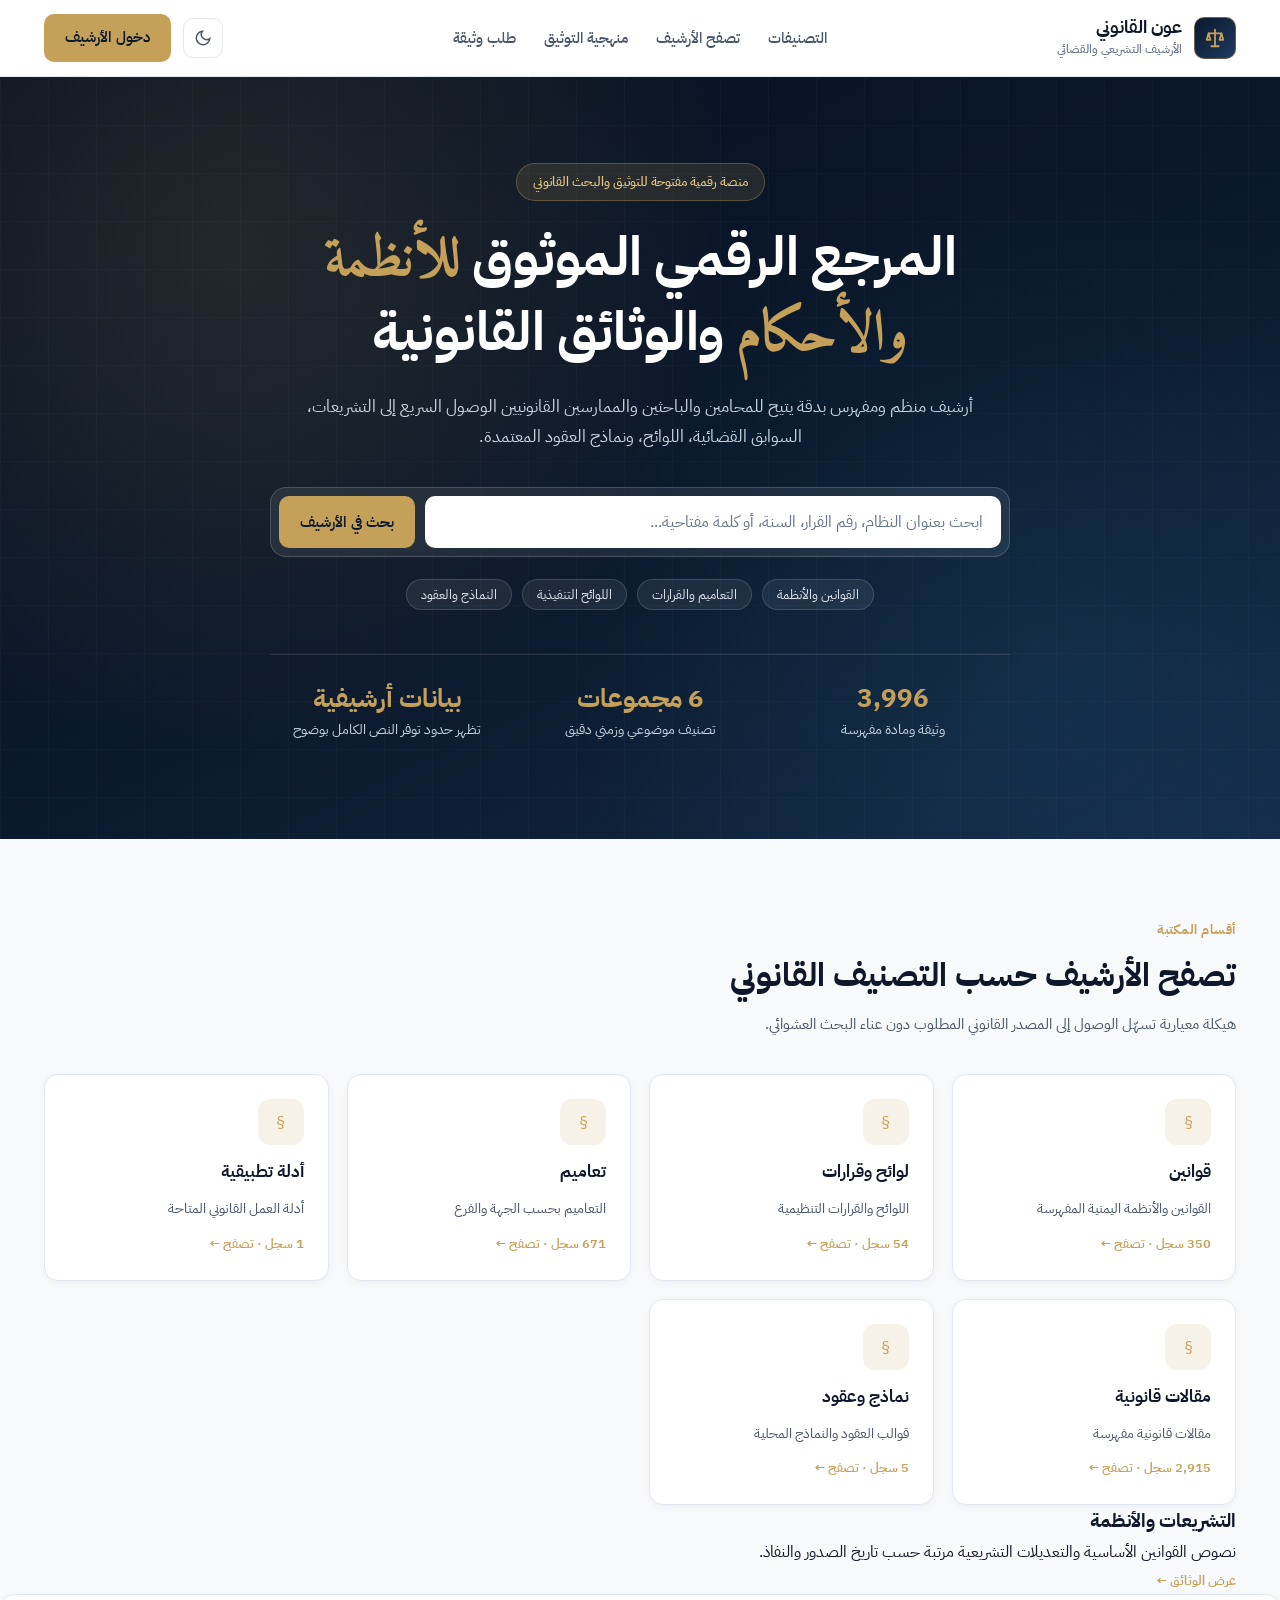
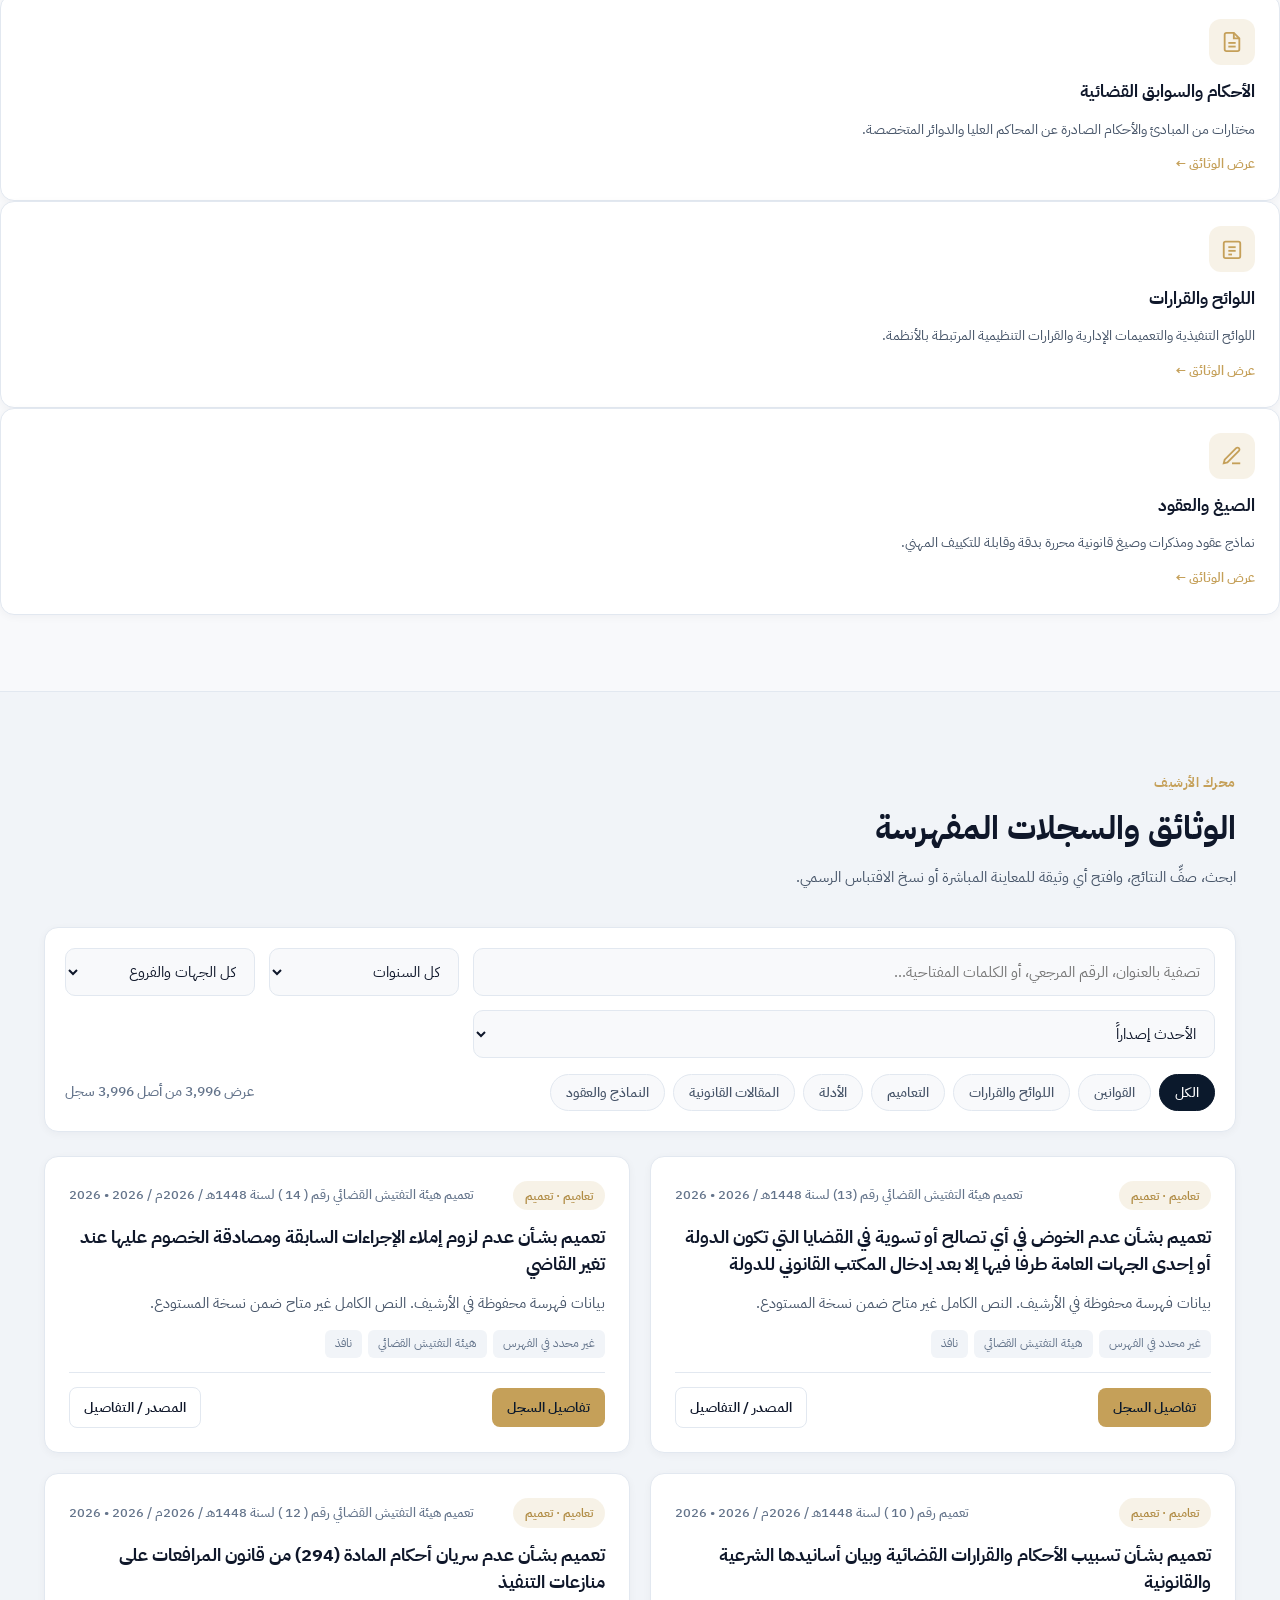
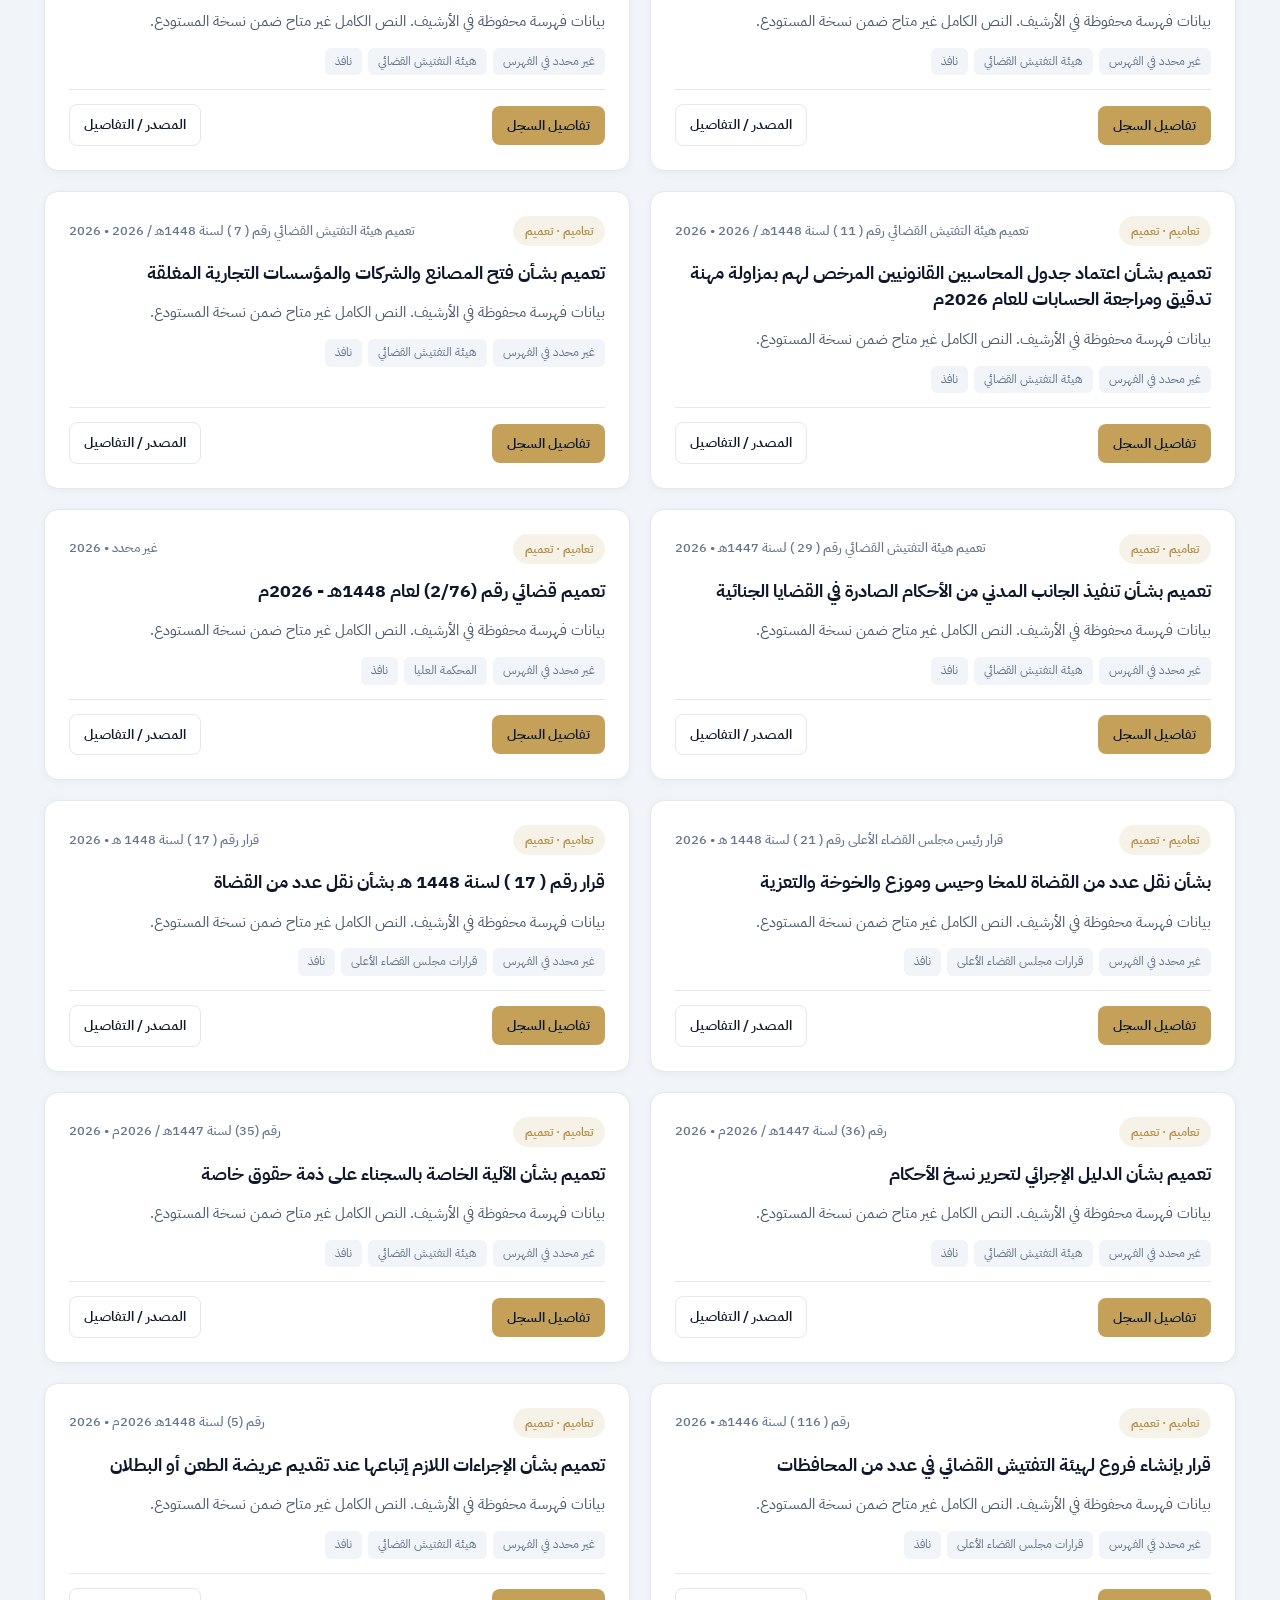
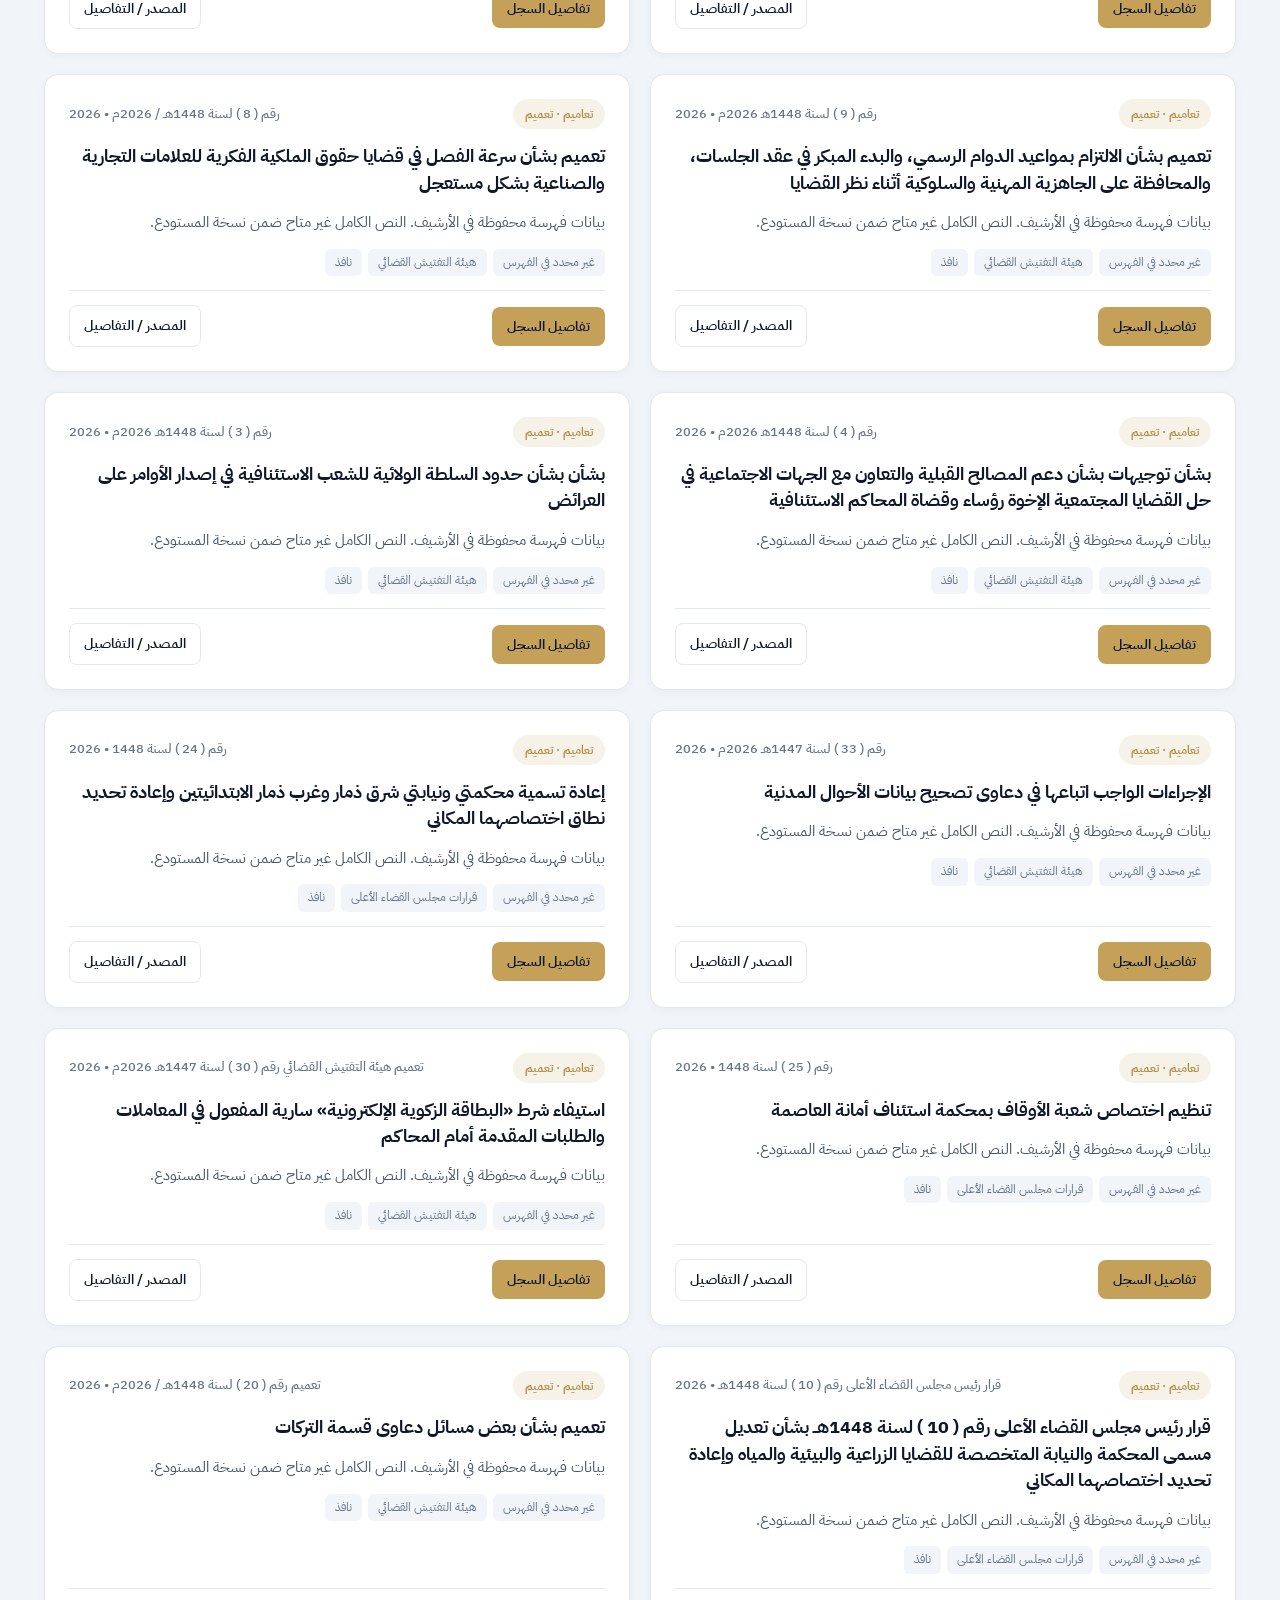
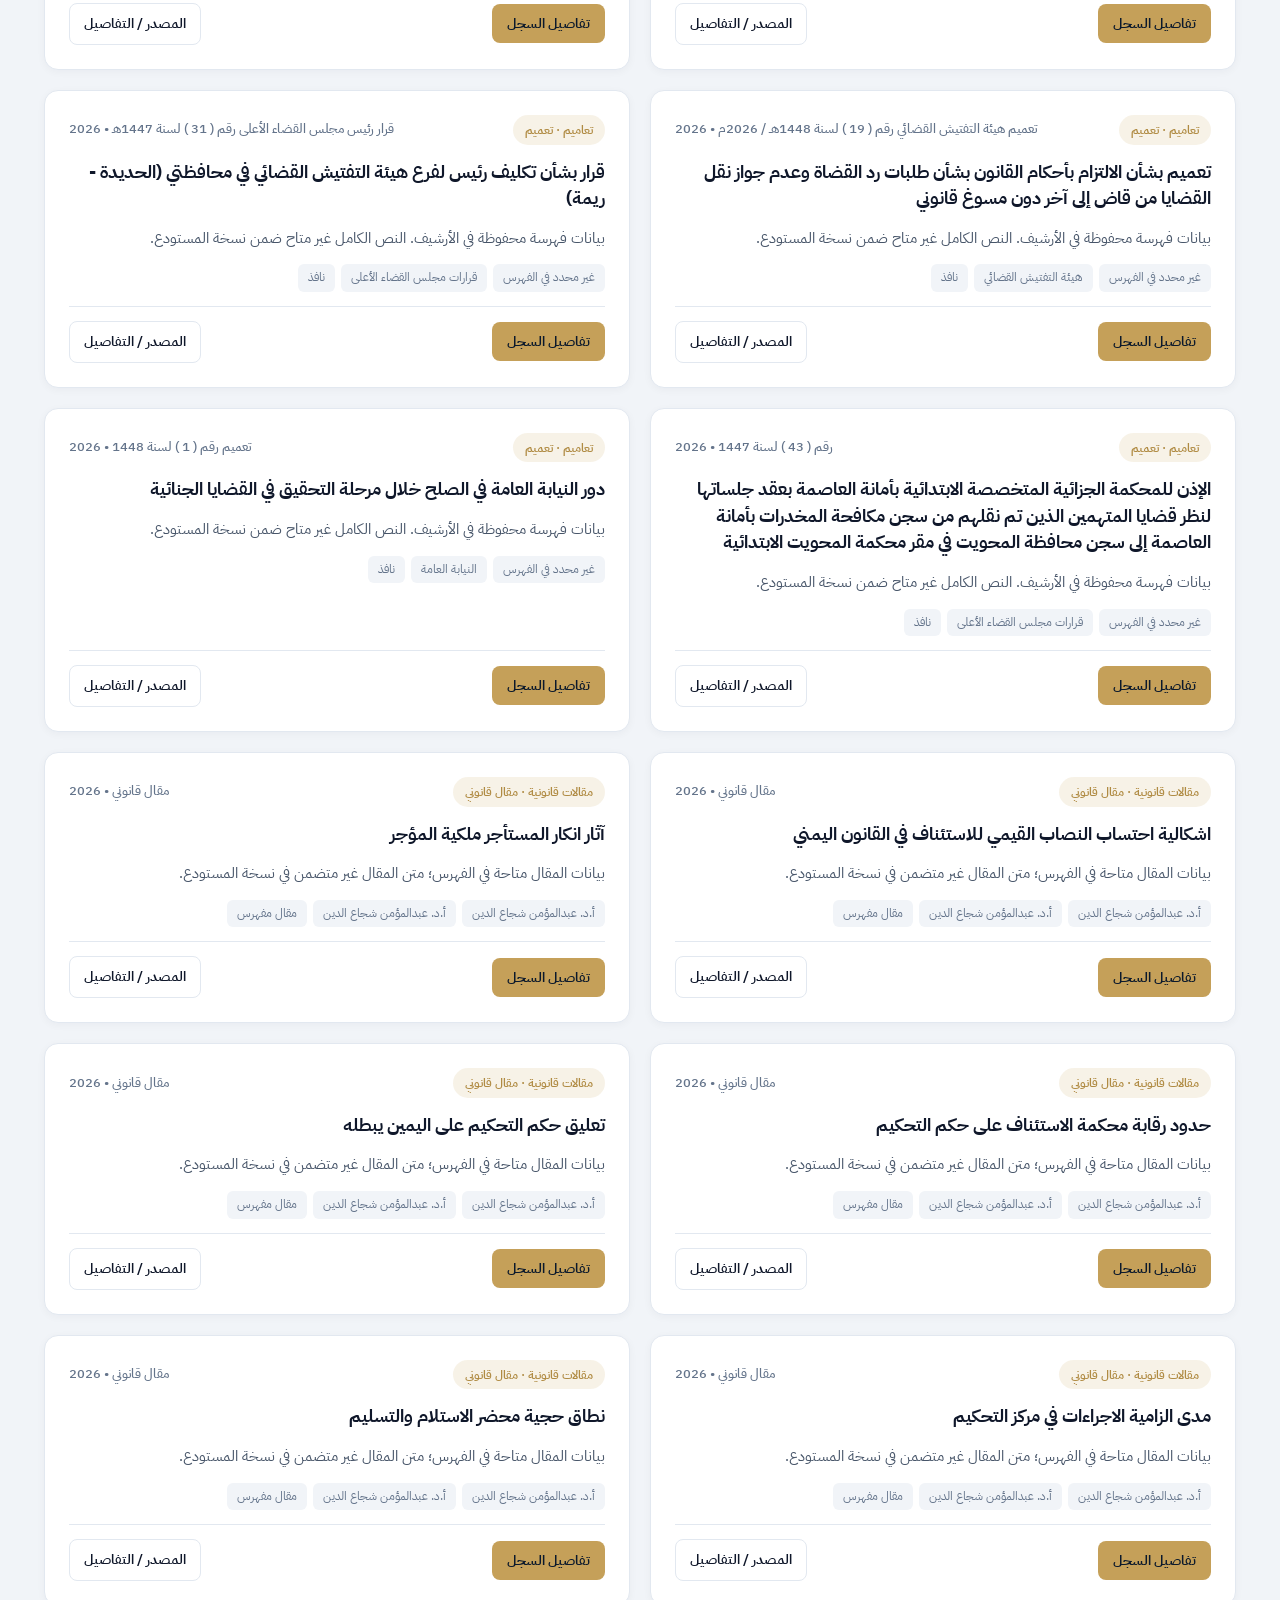
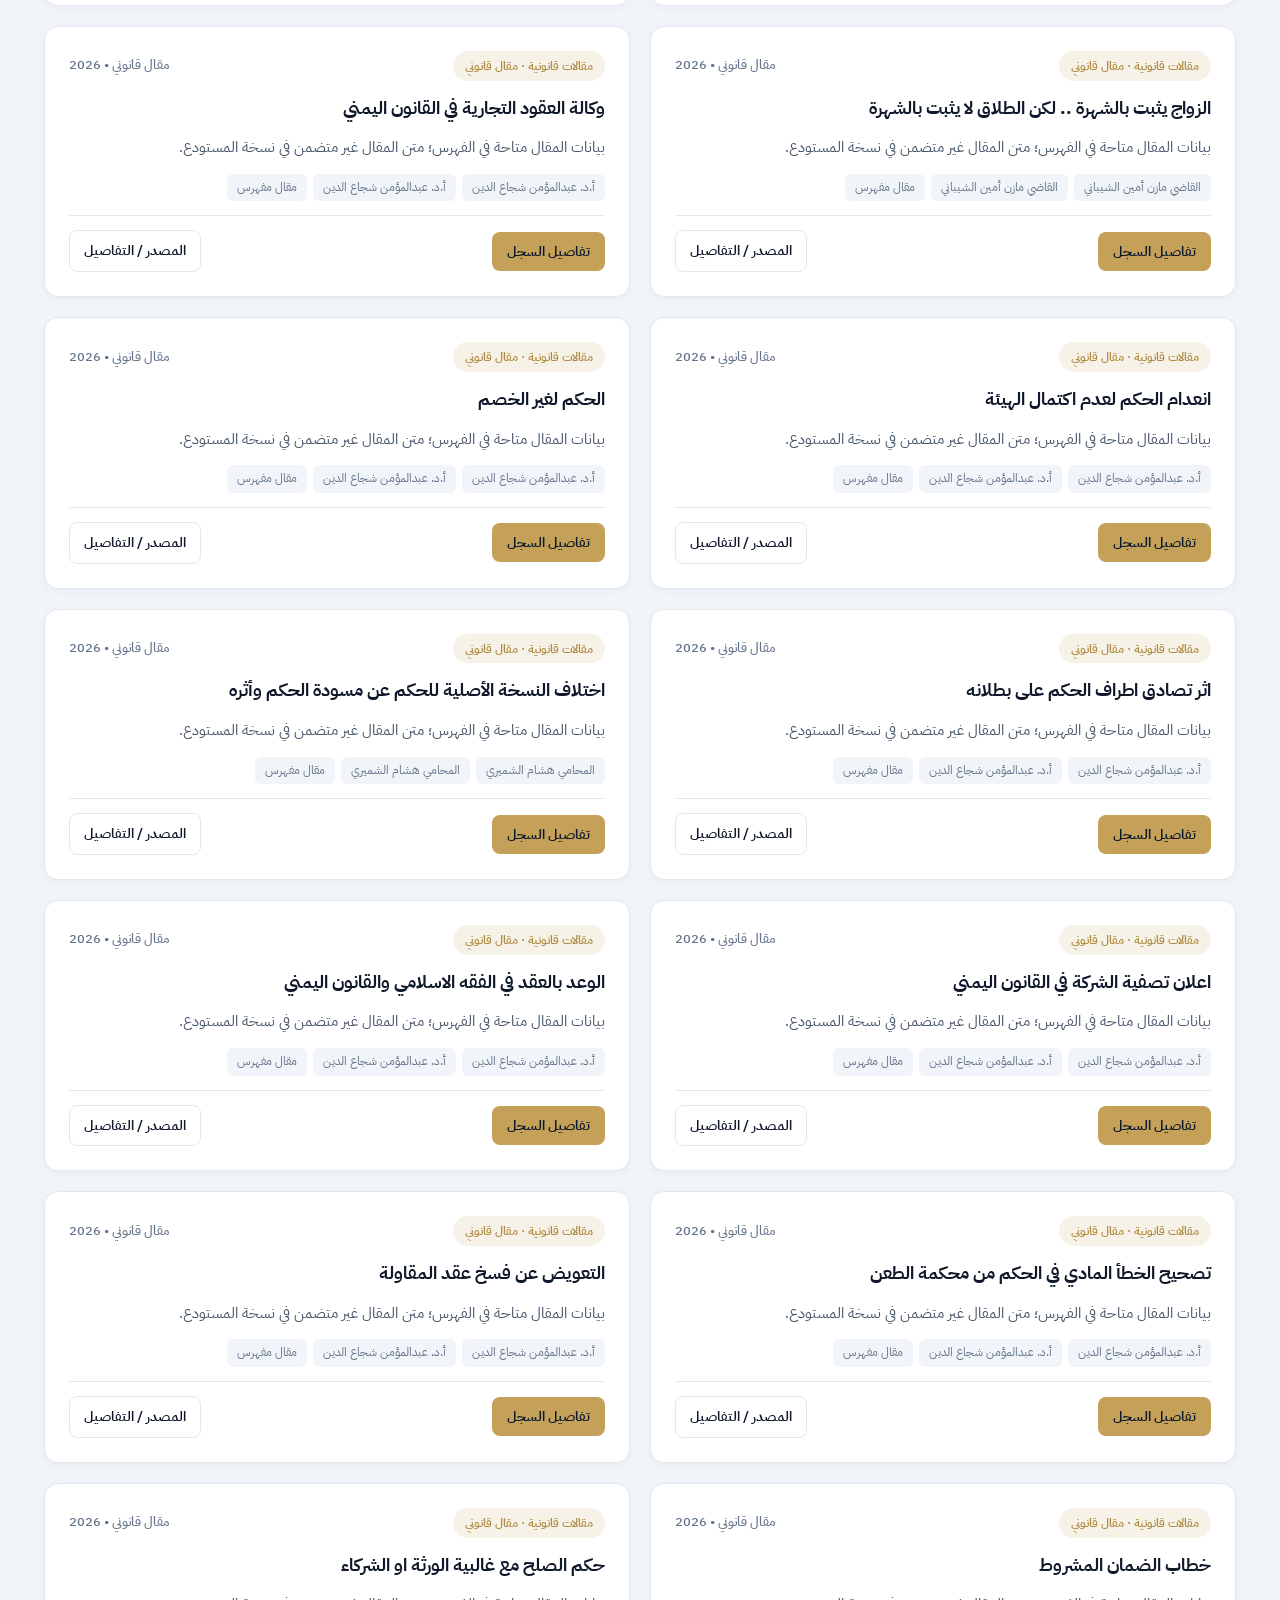
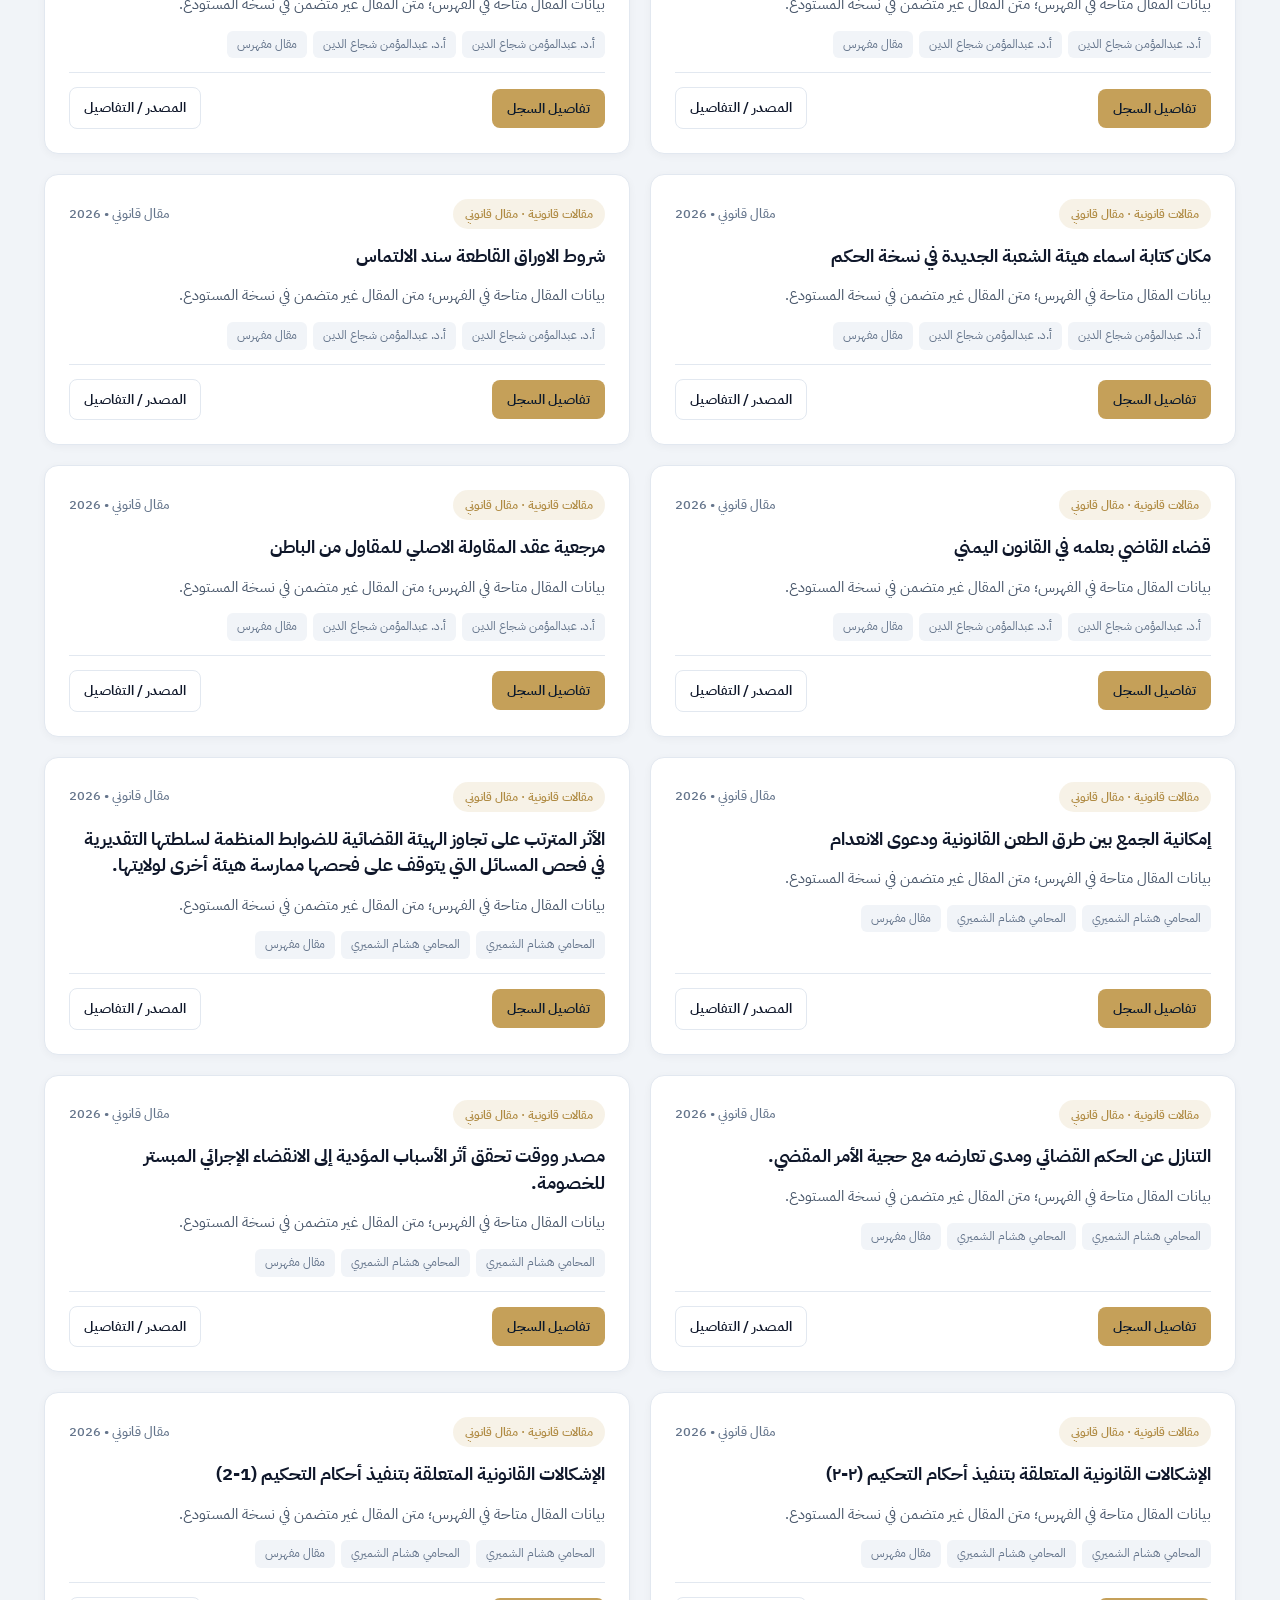
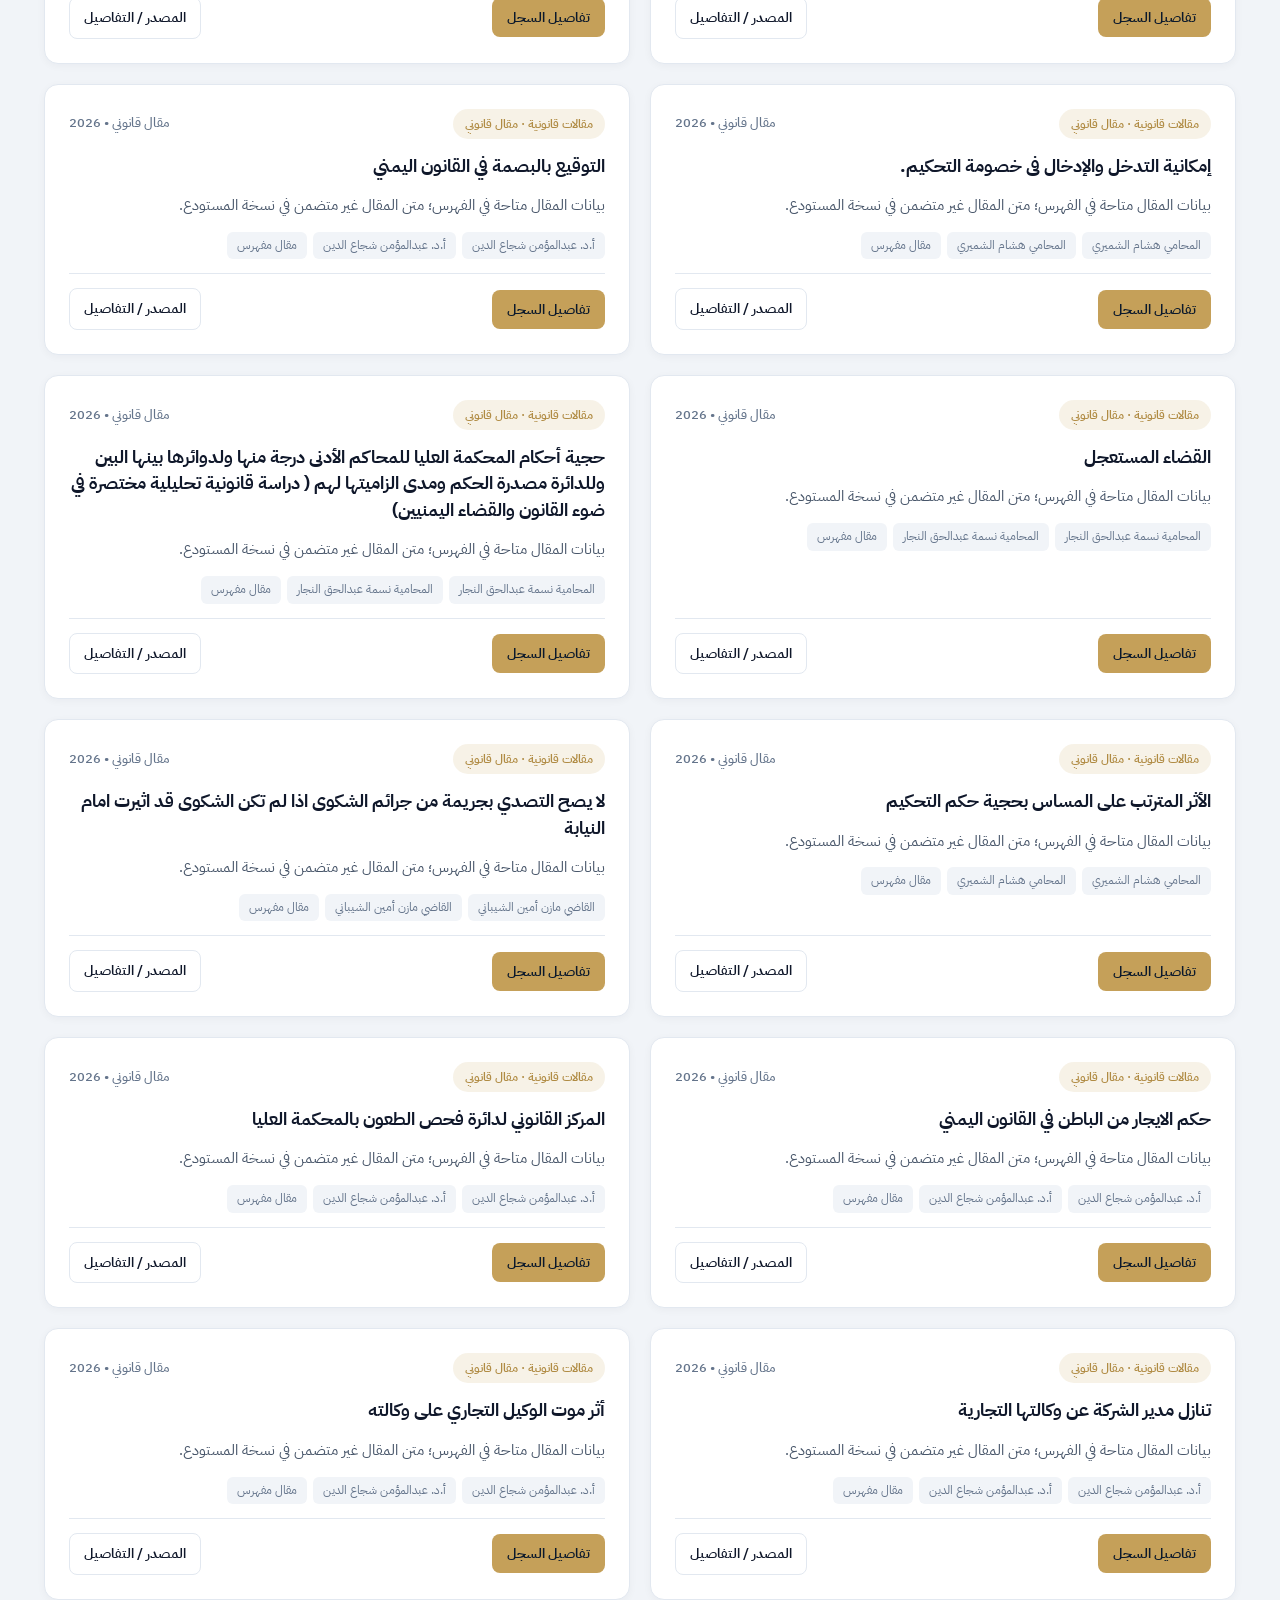
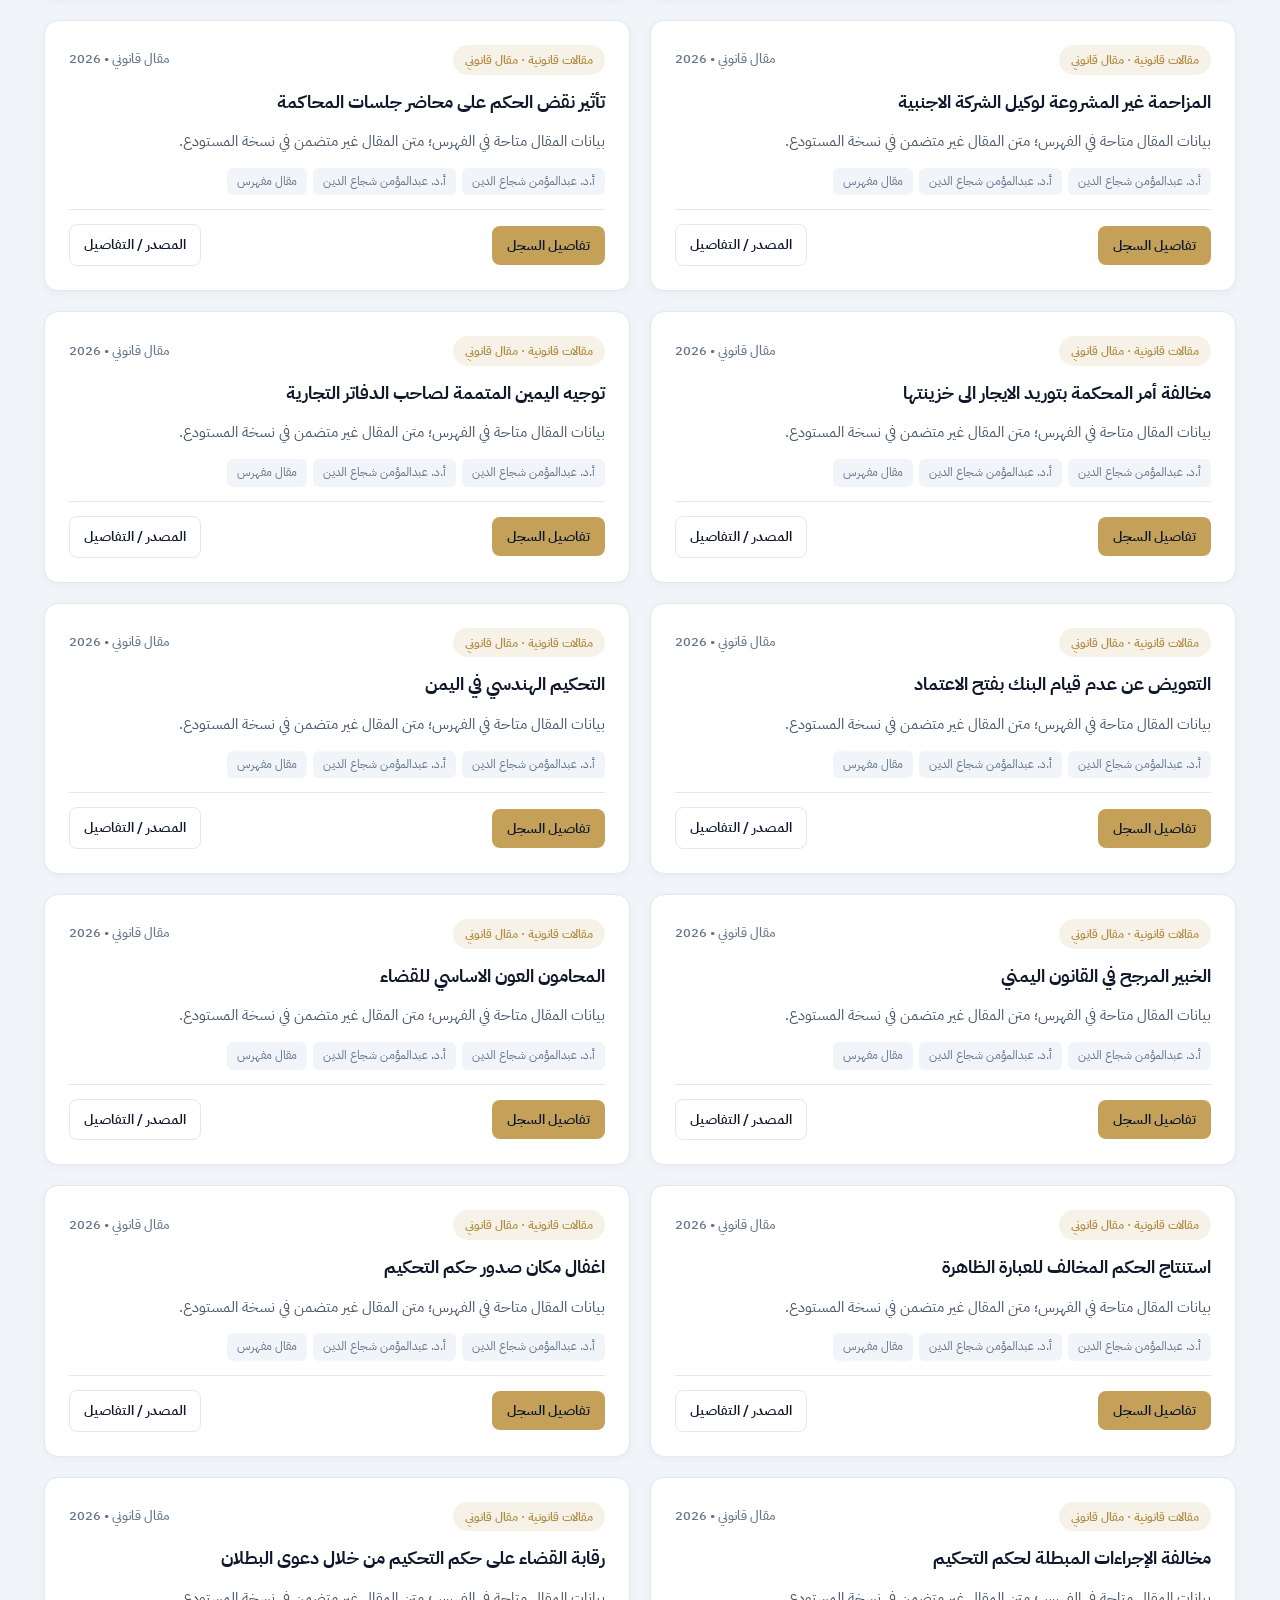
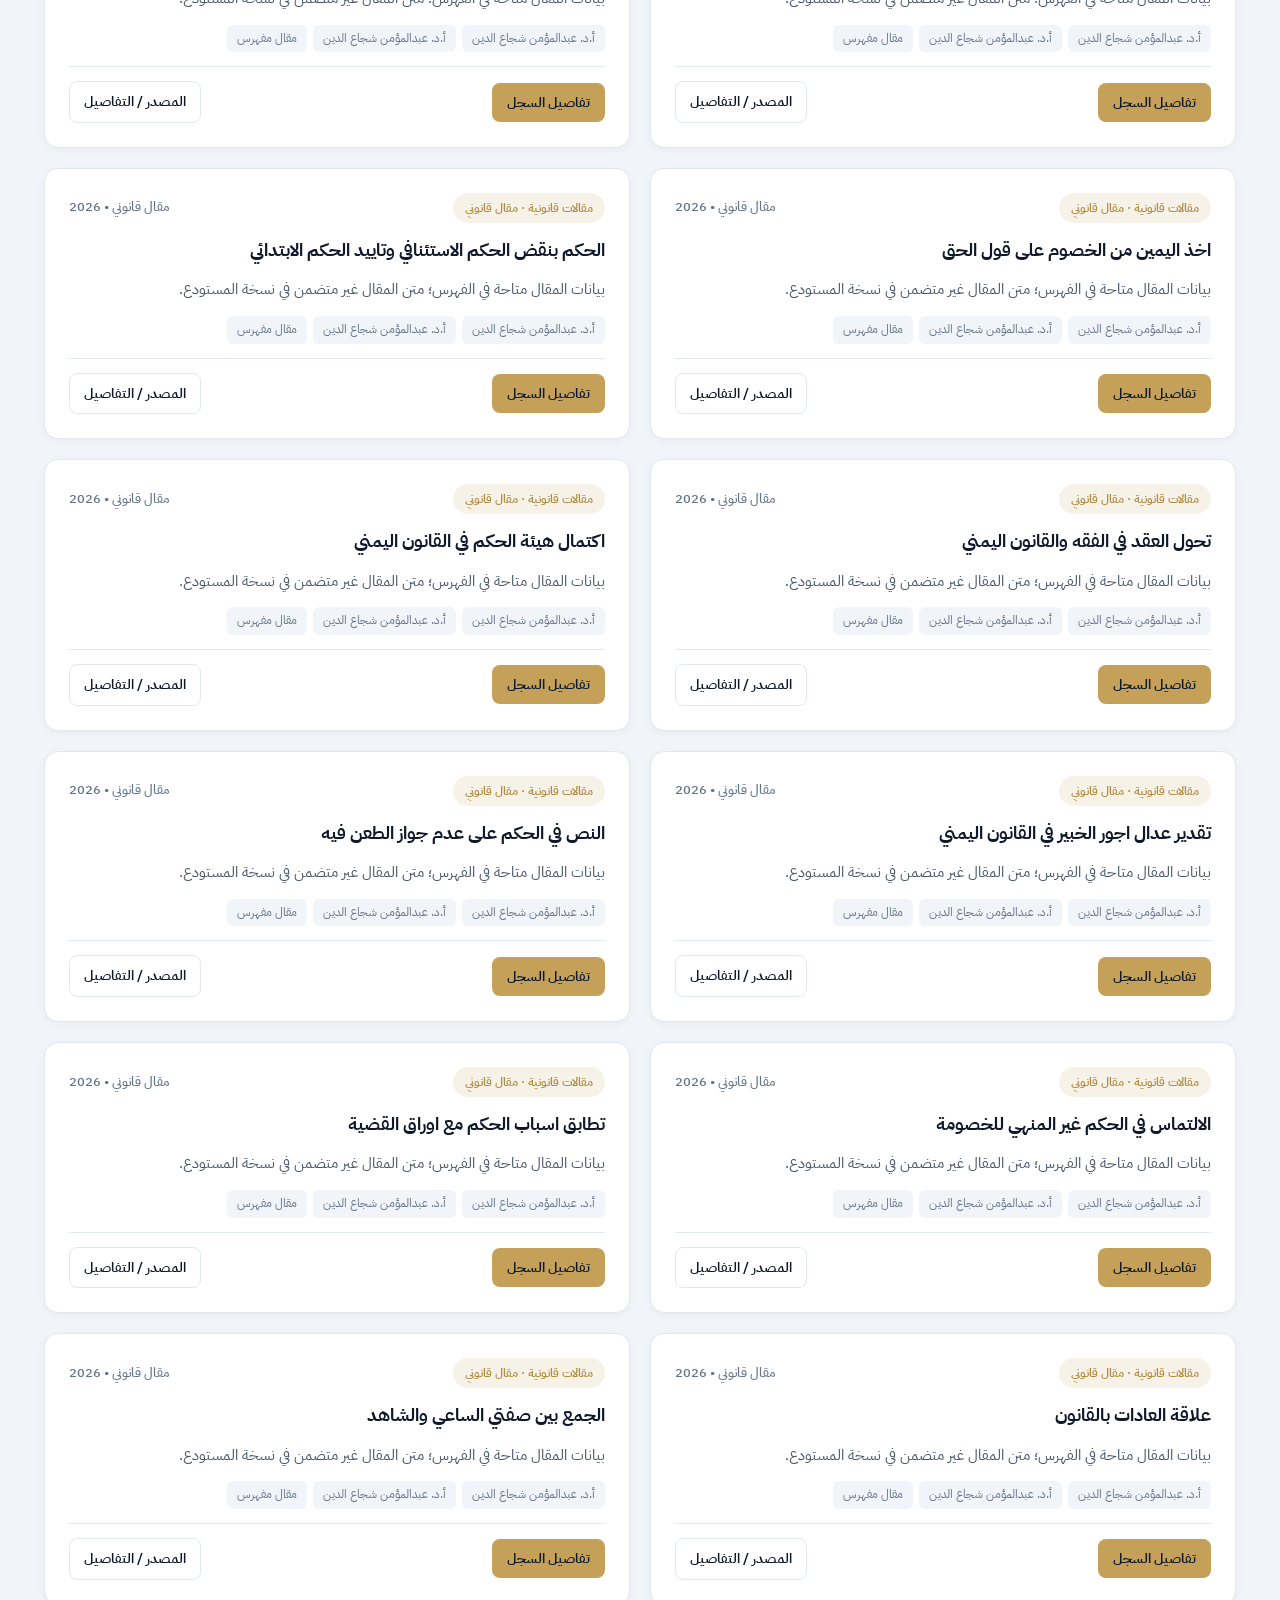
==== commit 1ce15e55: "Replace homepage with archive-connected legal search" ====
--- a/docs/index.html
+++ b/docs/index.html
@@ -1,30 +1,1361 @@
-<!DOCTYPE html><html lang="ar" dir="rtl"><head><meta charset="utf-8">
-<meta name="viewport" content="width=device-width,initial-scale=1"><title>الرئيسية</title>
-<link rel="stylesheet" href="assets/style.css"></head>
+<!DOCTYPE html>
+<html lang="ar" dir="rtl" data-theme="light">
+<head>
+  <meta charset="UTF-8" />
+  <meta name="viewport" content="width=device-width, initial-scale=1.0" />
+  <title>عون | الأرشيف القانوني الرقمي</title>
+  <meta name="description" content="منصة عون للأرشيف القانوني: مرجع رقمي موثوق للأنظمة والتشريعات والأحكام القضائية والنماذج القانونية المفهرسة." />
+
+  <!-- Google Fonts: IBM Plex Sans Arabic & Amiri -->
+  <link rel="preconnect" href="https://fonts.googleapis.com" />
+  <link rel="preconnect" href="https://fonts.gstatic.com" crossorigin />
+  <link href="https://fonts.googleapis.com/css2?family=Amiri:wght@400;700&family=IBM+Plex+Sans+Arabic:wght@300;400;500;600;700&display=swap" rel="stylesheet" />
+
+  <style>
+    :root {
+      --bg-body: #f8f9fb;
+      --bg-surface: #ffffff;
+      --bg-surface-alt: #f1f4f8;
+      --bg-navy: #0b192c;
+      --bg-navy-elevated: #132743;
+      --text-primary: #0f172a;
+      --text-secondary: #475569;
+      --text-muted: #64748b;
+      --border-color: #e2e8f0;
+      --gold: #c5a059;
+      --gold-hover: #b08b43;
+      --gold-soft: rgba(197, 160, 89, 0.14);
+      --accent-blue: #1e3a5f;
+      --success: #15803d;
+      --shadow-sm: 0 2px 8px rgba(11, 25, 44, 0.04);
+      --shadow-md: 0 10px 30px rgba(11, 25, 44, 0.08);
+      --shadow-lg: 0 20px 50px rgba(11, 25, 44, 0.14);
+      --radius-sm: 8px;
+      --radius-md: 14px;
+      --radius-lg: 20px;
+      --transition: 0.25s cubic-bezier(0.4, 0, 0.2, 1);
+    }
+
+    [data-theme="dark"] {
+      --bg-body: #070e18;
+      --bg-surface: #0e1a2b;
+      --bg-surface-alt: #15253d;
+      --bg-navy: #050b14;
+      --bg-navy-elevated: #102036;
+      --text-primary: #f1f5f9;
+      --text-secondary: #cbd5e1;
+      --text-muted: #94a3b8;
+      --border-color: #1e324e;
+      --gold-soft: rgba(197, 160, 89, 0.18);
+      --shadow-sm: 0 2px 8px rgba(0, 0, 0, 0.25);
+      --shadow-md: 0 10px 30px rgba(0, 0, 0, 0.35);
+      --shadow-lg: 0 20px 50px rgba(0, 0, 0, 0.5);
+    }
+
+    * {
+      box-sizing: border-box;
+      margin: 0;
+      padding: 0;
+    }
+
+    html {
+      scroll-behavior: smooth;
+    }
+
+    body {
+      font-family: 'IBM Plex Sans Arabic', sans-serif;
+      background-color: var(--bg-body);
+      color: var(--text-primary);
+      line-height: 1.75;
+      transition: background-color var(--transition), color var(--transition);
+      overflow-x: hidden;
+    }
+
+    .font-serif-legal {
+      font-family: 'Amiri', serif;
+    }
+
+    a {
+      color: inherit;
+      text-decoration: none;
+    }
+
+    button, input, select, textarea {
+      font-family: inherit;
+    }
+
+    .container {
+      width: 100%;
+      max-width: 1240px;
+      margin: 0 auto;
+      padding: 0 24px;
+    }
+
+    /* Header & Navbar */
+    .navbar {
+      position: sticky;
+      top: 0;
+      z-index: 100;
+      background: rgba(255, 255, 255, 0.88);
+      backdrop-filter: blur(14px);
+      border-bottom: 1px solid var(--border-color);
+      transition: background-color var(--transition), border-color var(--transition);
+    }
+
+    [data-theme="dark"] .navbar {
+      background: rgba(14, 26, 43, 0.88);
+    }
+
+    .nav-inner {
+      display: flex;
+      align-items: center;
+      justify-content: space-between;
+      height: 76px;
+      gap: 20px;
+    }
+
+    .brand {
+      display: flex;
+      align-items: center;
+      gap: 12px;
+    }
+
+    .brand-icon {
+      width: 42px;
+      height: 42px;
+      border-radius: 10px;
+      background: linear-gradient(135deg, var(--bg-navy), var(--accent-blue));
+      border: 1px solid rgba(197, 160, 89, 0.45);
+      display: grid;
+      place-items: center;
+      color: var(--gold);
+      flex-shrink: 0;
+    }
+
+    .brand-text h1 {
+      font-size: 1.15rem;
+      font-weight: 700;
+      line-height: 1.2;
+      color: var(--text-primary);
+    }
+
+    .brand-text span {
+      display: block;
+      font-size: 0.75rem;
+      color: var(--text-muted);
+      font-weight: 500;
+    }
+
+    .nav-links {
+      display: flex;
+      align-items: center;
+      gap: 28px;
+      list-style: none;
+    }
+
+    .nav-links a {
+      font-size: 0.94rem;
+      font-weight: 500;
+      color: var(--text-secondary);
+      transition: color var(--transition);
+      position: relative;
+    }
+
+    .nav-links a:hover {
+      color: var(--gold);
+    }
+
+    .nav-actions {
+      display: flex;
+      align-items: center;
+      gap: 12px;
+    }
+
+    .btn-icon {
+      width: 40px;
+      height: 40px;
+      border-radius: 10px;
+      border: 1px solid var(--border-color);
+      background: var(--bg-surface);
+      color: var(--text-secondary);
+      display: grid;
+      place-items: center;
+      cursor: pointer;
+      transition: all var(--transition);
+    }
+
+    .btn-icon:hover {
+      border-color: var(--gold);
+      color: var(--gold);
+    }
+
+    .btn {
+      display: inline-flex;
+      align-items: center;
+      justify-content: center;
+      gap: 8px;
+      padding: 10px 20px;
+      border-radius: 10px;
+      font-weight: 600;
+      font-size: 0.92rem;
+      cursor: pointer;
+      border: 1px solid transparent;
+      transition: all var(--transition);
+    }
+
+    .btn-primary {
+      background: var(--gold);
+      color: #0b192c;
+    }
+
+    .btn-primary:hover {
+      background: var(--gold-hover);
+      transform: translateY(-1px);
+    }
+
+    .btn-outline {
+      background: transparent;
+      border-color: var(--border-color);
+      color: var(--text-primary);
+    }
+
+    .btn-outline:hover {
+      border-color: var(--gold);
+      color: var(--gold);
+    }
+
+    .mobile-toggle {
+      display: none;
+    }
+
+    /* Hero Section */
+    .hero {
+      position: relative;
+      background: linear-gradient(155deg, #071120 0%, #0b192c 55%, #132946 100%);
+      color: #ffffff;
+      padding: 86px 0 96px;
+      overflow: hidden;
+    }
+
+    .hero::before {
+      content: "";
+      position: absolute;
+      inset: 0;
+      background-image:
+        radial-gradient(circle at 18% 22%, rgba(197, 160, 89, 0.14) 0%, transparent 42%),
+        radial-gradient(circle at 82% 78%, rgba(56, 189, 248, 0.08) 0%, transparent 40%),
+        linear-gradient(rgba(255, 255, 255, 0.025) 1px, transparent 1px),
+        linear-gradient(90deg, rgba(255, 255, 255, 0.025) 1px, transparent 1px);
+      background-size: auto, auto, 48px 48px, 48px 48px;
+      pointer-events: none;
+    }
+
+    .hero-content {
+      position: relative;
+      z-index: 2;
+      max-width: 860px;
+      margin: 0 auto;
+      text-align: center;
+    }
+
+    .hero-badge {
+      display: inline-flex;
+      align-items: center;
+      gap: 8px;
+      padding: 6px 16px;
+      border-radius: 999px;
+      background: rgba(197, 160, 89, 0.14);
+      border: 1px solid rgba(197, 160, 89, 0.35);
+      color: #e7c986;
+      font-size: 0.84rem;
+      font-weight: 500;
+      margin-bottom: 22px;
+    }
+
+    .hero-title {
+      font-size: clamp(2rem, 4.5vw, 3.35rem);
+      font-weight: 700;
+      line-height: 1.28;
+      margin-bottom: 18px;
+      letter-spacing: -0.01em;
+    }
+
+    .hero-title span {
+      color: var(--gold);
+      font-family: 'Amiri', serif;
+      font-size: 1.08em;
+    }
+
+    .hero-subtitle {
+      font-size: 1.08rem;
+      color: #cbd5e1;
+      max-width: 680px;
+      margin: 0 auto 36px;
+      font-weight: 400;
+    }
+
+    /* Hero Search Box */
+    .hero-search-wrap {
+      background: rgba(255, 255, 255, 0.08);
+      border: 1px solid rgba(255, 255, 255, 0.16);
+      padding: 8px;
+      border-radius: 16px;
+      display: flex;
+      gap: 10px;
+      max-width: 740px;
+      margin: 0 auto 22px;
+      backdrop-filter: blur(10px);
+    }
+
+    .hero-search-input {
+      flex: 1;
+      background: #ffffff;
+      color: #0f172a;
+      border: none;
+      border-radius: 10px;
+      padding: 14px 18px;
+      font-size: 0.98rem;
+      outline: none;
+    }
+
+    .hero-search-input::placeholder {
+      color: #64748b;
+    }
+
+    .hero-quick-tags {
+      display: flex;
+      flex-wrap: wrap;
+      justify-content: center;
+      gap: 10px;
+      margin-bottom: 44px;
+    }
+
+    .quick-tag {
+      background: rgba(255, 255, 255, 0.07);
+      border: 1px solid rgba(255, 255, 255, 0.14);
+      color: #e2e8f0;
+      padding: 5px 14px;
+      border-radius: 999px;
+      font-size: 0.82rem;
+      cursor: pointer;
+      transition: all var(--transition);
+    }
+
+    .quick-tag:hover {
+      background: rgba(197, 160, 89, 0.22);
+      border-color: var(--gold);
+      color: #ffffff;
+    }
+
+    /* Stats Strip */
+    .hero-stats {
+      display: grid;
+      grid-template-columns: repeat(3, 1fr);
+      gap: 18px;
+      max-width: 740px;
+      margin: 0 auto;
+      padding-top: 28px;
+      border-top: 1px solid rgba(255, 255, 255, 0.12);
+    }
+
+    .stat-item strong {
+      display: block;
+      font-size: 1.65rem;
+      color: var(--gold);
+      font-weight: 700;
+      line-height: 1.2;
+    }
+
+    .stat-item span {
+      font-size: 0.86rem;
+      color: #cbd5e1;
+    }
+
+    /* Section Commons */
+    .section {
+      padding: 76px 0;
+    }
+
+    .section-header {
+      display: flex;
+      align-items: flex-end;
+      justify-content: space-between;
+      gap: 20px;
+      margin-bottom: 36px;
+      flex-wrap: wrap;
+    }
+
+    .section-kicker {
+      display: inline-block;
+      color: var(--gold);
+      font-weight: 700;
+      font-size: 0.84rem;
+      margin-bottom: 6px;
+      text-transform: uppercase;
+      letter-spacing: 0.04em;
+    }
+
+    .section-title {
+      font-size: clamp(1.5rem, 2.8vw, 2.05rem);
+      font-weight: 700;
+      color: var(--text-primary);
+    }
+
+    .section-desc {
+      color: var(--text-secondary);
+      max-width: 580px;
+      margin-top: 6px;
+      font-size: 0.96rem;
+    }
+
+    /* Categories Grid */
+    .categories-grid {
+      display: grid;
+      grid-template-columns: repeat(4, 1fr);
+      gap: 18px;
+    }
+
+    .cat-card {
+      background: var(--bg-surface);
+      border: 1px solid var(--border-color);
+      border-radius: var(--radius-md);
+      padding: 24px;
+      cursor: pointer;
+      transition: all var(--transition);
+      box-shadow: var(--shadow-sm);
+      display: flex;
+      flex-direction: column;
+      gap: 12px;
+    }
+
+    .cat-card:hover {
+      transform: translateY(-4px);
+      border-color: var(--gold);
+      box-shadow: var(--shadow-md);
+    }
+
+    .cat-icon {
+      width: 46px;
+      height: 46px;
+      border-radius: 12px;
+      background: var(--gold-soft);
+      color: var(--gold);
+      display: grid;
+      place-items: center;
+    }
+
+    .cat-card h3 {
+      font-size: 1.05rem;
+      font-weight: 700;
+    }
+
+    .cat-card p {
+      font-size: 0.88rem;
+      color: var(--text-secondary);
+      line-height: 1.6;
+    }
+
+    .cat-count {
+      margin-top: auto;
+      font-size: 0.82rem;
+      font-weight: 600;
+      color: var(--gold);
+    }
+
+    /* Archive Explorer Section */
+    .archive-section {
+      background: var(--bg-surface-alt);
+      border-top: 1px solid var(--border-color);
+      border-bottom: 1px solid var(--border-color);
+    }
+
+    .archive-toolbar {
+      background: var(--bg-surface);
+      border: 1px solid var(--border-color);
+      border-radius: var(--radius-md);
+      padding: 20px;
+      margin-bottom: 24px;
+      box-shadow: var(--shadow-sm);
+    }
+
+    .toolbar-top {
+      display: grid;
+      grid-template-columns: 1fr 190px 190px;
+      gap: 14px;
+      margin-bottom: 16px;
+    }
+
+    .input-control, .select-control {
+      width: 100%;
+      padding: 11px 14px;
+      border-radius: 10px;
+      border: 1px solid var(--border-color);
+      background: var(--bg-body);
+      color: var(--text-primary);
+      font-size: 0.92rem;
+      outline: none;
+      transition: border-color var(--transition);
+    }
+
+    .input-control:focus, .select-control:focus {
+      border-color: var(--gold);
+    }
+
+    .filter-pills {
+      display: flex;
+      flex-wrap: wrap;
+      align-items: center;
+      justify-content: space-between;
+      gap: 12px;
+    }
+
+    .pills-group {
+      display: flex;
+      flex-wrap: wrap;
+      gap: 8px;
+    }
+
+    .pill-btn {
+      padding: 7px 15px;
+      border-radius: 999px;
+      border: 1px solid var(--border-color);
+      background: var(--bg-body);
+      color: var(--text-secondary);
+      font-size: 0.86rem;
+      font-weight: 500;
+      cursor: pointer;
+      transition: all var(--transition);
+    }
+
+    .pill-btn:hover {
+      border-color: var(--gold);
+      color: var(--text-primary);
+    }
+
+    .pill-btn.active {
+      background: var(--bg-navy);
+      color: #ffffff;
+      border-color: var(--bg-navy);
+    }
+
+    [data-theme="dark"] .pill-btn.active {
+      background: var(--gold);
+      color: #0b192c;
+      border-color: var(--gold);
+    }
+
+    .results-meta {
+      font-size: 0.86rem;
+      color: var(--text-muted);
+      font-weight: 500;
+    }
+
+    /* Documents Grid */
+    .docs-grid {
+      display: grid;
+      grid-template-columns: repeat(2, 1fr);
+      gap: 20px;
+    }
+
+    .doc-card {
+      background: var(--bg-surface);
+      border: 1px solid var(--border-color);
+      border-radius: var(--radius-md);
+      padding: 24px;
+      display: flex;
+      flex-direction: column;
+      gap: 14px;
+      box-shadow: var(--shadow-sm);
+      transition: all var(--transition);
+      position: relative;
+    }
+
+    .doc-card:hover {
+      border-color: var(--gold);
+      box-shadow: var(--shadow-md);
+      transform: translateY(-2px);
+    }
+
+    .doc-meta-top {
+      display: flex;
+      align-items: center;
+      justify-content: space-between;
+      gap: 10px;
+      flex-wrap: wrap;
+    }
+
+    .doc-badge {
+      display: inline-flex;
+      align-items: center;
+      gap: 6px;
+      padding: 4px 12px;
+      border-radius: 999px;
+      font-size: 0.78rem;
+      font-weight: 600;
+      background: var(--gold-soft);
+      color: var(--gold-hover);
+    }
+
+    [data-theme="dark"] .doc-badge {
+      color: #e7c986;
+    }
+
+    .doc-ref {
+      font-size: 0.82rem;
+      color: var(--text-muted);
+      font-weight: 500;
+    }
+
+    .doc-title {
+      font-size: 1.14rem;
+      font-weight: 700;
+      color: var(--text-primary);
+      line-height: 1.45;
+    }
+
+    .doc-summary {
+      font-size: 0.91rem;
+      color: var(--text-secondary);
+      line-height: 1.7;
+    }
+
+    .doc-tags {
+      display: flex;
+      flex-wrap: wrap;
+      gap: 6px;
+    }
+
+    .doc-tag {
+      font-size: 0.77rem;
+      padding: 3px 10px;
+      border-radius: 6px;
+      background: var(--bg-surface-alt);
+      color: var(--text-muted);
+    }
+
+    .doc-actions {
+      margin-top: auto;
+      padding-top: 14px;
+      border-top: 1px solid var(--border-color);
+      display: flex;
+      align-items: center;
+      justify-content: space-between;
+      gap: 10px;
+    }
+
+    .btn-sm {
+      padding: 8px 14px;
+      font-size: 0.85rem;
+      border-radius: 8px;
+    }
+
+    .empty-state {
+      grid-column: 1 / -1;
+      text-align: center;
+      padding: 56px 24px;
+      background: var(--bg-surface);
+      border: 1px dashed var(--border-color);
+      border-radius: var(--radius-md);
+    }
+
+    .empty-state h3 {
+      margin-bottom: 8px;
+      font-size: 1.15rem;
+    }
+
+    .empty-state p {
+      color: var(--text-muted);
+      margin-bottom: 18px;
+    }
+
+    /* Features / Methodology */
+    .features-grid {
+      display: grid;
+      grid-template-columns: repeat(3, 1fr);
+      gap: 22px;
+    }
+
+    .feature-box {
+      background: var(--bg-surface);
+      border: 1px solid var(--border-color);
+      border-radius: var(--radius-md);
+      padding: 28px;
+      box-shadow: var(--shadow-sm);
+    }
+
+    .feature-num {
+      font-family: 'Amiri', serif;
+      font-size: 2rem;
+      font-weight: 700;
+      color: var(--gold);
+      line-height: 1;
+      margin-bottom: 12px;
+    }
+
+    .feature-box h3 {
+      font-size: 1.08rem;
+      margin-bottom: 8px;
+    }
+
+    .feature-box p {
+      font-size: 0.91rem;
+      color: var(--text-secondary);
+    }
+
+    /* Request / Contact Banner */
+    .cta-panel {
+      background: linear-gradient(135deg, var(--bg-navy), var(--bg-navy-elevated));
+      color: #ffffff;
+      border-radius: var(--radius-lg);
+      padding: 44px;
+      display: grid;
+      grid-template-columns: 1.15fr 0.85fr;
+      gap: 36px;
+      align-items: center;
+      box-shadow: var(--shadow-lg);
+    }
+
+    .cta-panel h2 {
+      font-size: clamp(1.4rem, 2.5vw, 1.9rem);
+      margin-bottom: 12px;
+    }
+
+    .cta-panel p {
+      color: #cbd5e1;
+      font-size: 0.95rem;
+      margin-bottom: 18px;
+    }
+
+    .cta-points {
+      list-style: none;
+      display: grid;
+      gap: 8px;
+      font-size: 0.9rem;
+      color: #e2e8f0;
+    }
+
+    .cta-form {
+      background: rgba(255, 255, 255, 0.06);
+      border: 1px solid rgba(255, 255, 255, 0.14);
+      padding: 24px;
+      border-radius: var(--radius-md);
+      display: grid;
+      gap: 12px;
+    }
+
+    .cta-form input, .cta-form textarea {
+      width: 100%;
+      padding: 11px 14px;
+      border-radius: 8px;
+      border: 1px solid rgba(255, 255, 255, 0.18);
+      background: rgba(7, 14, 24, 0.55);
+      color: #ffffff;
+      font-size: 0.9rem;
+      outline: none;
+    }
+
+    .cta-form input::placeholder, .cta-form textarea::placeholder {
+      color: #94a3b8;
+    }
+
+    .cta-form input:focus, .cta-form textarea:focus {
+      border-color: var(--gold);
+    }
+
+    /* Footer */
+    .footer {
+      background: var(--bg-navy);
+      color: #cbd5e1;
+      padding: 56px 0 28px;
+      border-top: 1px solid rgba(255, 255, 255, 0.08);
+    }
+
+    .footer-grid {
+      display: grid;
+      grid-template-columns: 1.5fr 1fr 1fr;
+      gap: 36px;
+      padding-bottom: 36px;
+      border-bottom: 1px solid rgba(255, 255, 255, 0.1);
+    }
+
+    .footer h4 {
+      color: #ffffff;
+      font-size: 1rem;
+      margin-bottom: 14px;
+    }
+
+    .footer-links {
+      list-style: none;
+      display: grid;
+      gap: 9px;
+      font-size: 0.9rem;
+    }
+
+    .footer-links a:hover {
+      color: var(--gold);
+    }
+
+    .footer-bottom {
+      padding-top: 22px;
+      display: flex;
+      justify-content: space-between;
+      align-items: center;
+      flex-wrap: wrap;
+      gap: 12px;
+      font-size: 0.84rem;
+      color: #94a3b8;
+    }
+
+    /* Document Reader Modal */
+    .modal-backdrop {
+      position: fixed;
+      inset: 0;
+      background: rgba(7, 14, 24, 0.72);
+      backdrop-filter: blur(6px);
+      z-index: 999;
+      display: none;
+      align-items: center;
+      justify-content: center;
+      padding: 20px;
+    }
+
+    .modal-backdrop.open {
+      display: flex;
+    }
+
+    .modal-dialog {
+      background: var(--bg-surface);
+      color: var(--text-primary);
+      border: 1px solid var(--border-color);
+      border-radius: var(--radius-lg);
+      width: 100%;
+      max-width: 820px;
+      max-height: 90vh;
+      display: flex;
+      flex-direction: column;
+      box-shadow: var(--shadow-lg);
+      overflow: hidden;
+      animation: modalIn 0.2s ease-out;
+    }
+
+    @keyframes modalIn {
+      from { opacity: 0; transform: translateY(12px) scale(0.98); }
+      to { opacity: 1; transform: translateY(0) scale(1); }
+    }
+
+    .modal-header {
+      padding: 20px 26px;
+      border-bottom: 1px solid var(--border-color);
+      display: flex;
+      align-items: flex-start;
+      justify-content: space-between;
+      gap: 16px;
+      background: var(--bg-surface-alt);
+    }
+
+    .modal-body {
+      padding: 26px;
+      overflow-y: auto;
+      display: grid;
+      gap: 18px;
+    }
+
+    .modal-meta-grid {
+      display: grid;
+      grid-template-columns: repeat(3, 1fr);
+      gap: 12px;
+      background: var(--bg-surface-alt);
+      padding: 14px 16px;
+      border-radius: 10px;
+      border: 1px solid var(--border-color);
+      font-size: 0.85rem;
+    }
+
+    .modal-meta-grid span {
+      display: block;
+      color: var(--text-muted);
+      font-size: 0.78rem;
+    }
+
+    .modal-legal-text {
+      font-family: 'Amiri', serif;
+      font-size: 1.15rem;
+      line-height: 2;
+      color: var(--text-primary);
+      white-space: pre-line;
+      background: var(--bg-body);
+      padding: 22px;
+      border-radius: 12px;
+      border: 1px solid var(--border-color);
+    }
+
+    .modal-footer {
+      padding: 16px 26px;
+      border-top: 1px solid var(--border-color);
+      display: flex;
+      align-items: center;
+      justify-content: space-between;
+      flex-wrap: wrap;
+      gap: 12px;
+    }
+
+    /* Toast */
+    .toast {
+      position: fixed;
+      bottom: 24px;
+      left: 24px;
+      background: var(--bg-navy);
+      color: #ffffff;
+      border: 1px solid var(--gold);
+      padding: 12px 20px;
+      border-radius: 10px;
+      font-size: 0.9rem;
+      font-weight: 500;
+      box-shadow: var(--shadow-lg);
+      z-index: 1200;
+      opacity: 0;
+      transform: translateY(16px);
+      pointer-events: none;
+      transition: all 0.25s ease;
+    }
+
+    .toast.show {
+      opacity: 1;
+      transform: translateY(0);
+    }
+
+    /* Responsive */
+    @media (max-width: 992px) {
+      .categories-grid { grid-template-columns: repeat(2, 1fr); }
+      .toolbar-top { grid-template-columns: 1fr 1fr; }
+      .toolbar-top .input-control { grid-column: 1 / -1; }
+      .docs-grid { grid-template-columns: 1fr; }
+      .features-grid { grid-template-columns: 1fr; }
+      .cta-panel { grid-template-columns: 1fr; padding: 30px; }
+      .footer-grid { grid-template-columns: 1fr; }
+    }
+
+    @media (max-width: 768px) {
+      .nav-links, .nav-cta-desktop { display: none; }
+      .mobile-toggle { display: grid; }
+      .hero { padding: 62px 0 70px; }
+      .hero-search-wrap { flex-direction: column; }
+      .hero-stats { grid-template-columns: 1fr; gap: 14px; }
+      .categories-grid { grid-template-columns: 1fr; }
+      .toolbar-top { grid-template-columns: 1fr; }
+      .modal-meta-grid { grid-template-columns: 1fr; }
+    }
+
+    /* Mobile Drawer */
+    .mobile-menu {
+      display: none;
+      background: var(--bg-surface);
+      border-bottom: 1px solid var(--border-color);
+      padding: 16px 24px;
+    }
+
+    .mobile-menu.open {
+      display: grid;
+      gap: 12px;
+    }
+  </style>
+</head>
 <body>
-<header><span class="logo">⚖️ عدل — المنصة القانونية</span>
-<nav><a href="index.html">الرئيسية</a>
-<a href="laws/index.html">المكتبة القانونية</a>
-<a href="contracts/index.html">العقود والنماذج</a></nav></header>
-<main><div class="hero">
-<h1>⚖️ منصة عدل القانونية</h1>
-<p>مكتبة قانونية يمنية بعناوينها ونصوصها، وعقود ونماذج جاهزة، وبحث فوري — مشروع مفتوح وقابل للتحرير.</p>
-<div class="searchbox"><input id="q" placeholder="ابحث في القوانين والعقود..."><button onclick="dosearch()">بحث</button></div>
-</div>
-<section><h2>قوانين بالنص الكامل (5)</h2><div class="grid"><div class="card"><h3>القانون_المدني_14_2002</h3><div class="meta">نص كامل — 292,043 حرفاً</div><a href="laws/القانون_المدني_14_2002.html">قراءة القانون</a></div><div class="card"><h3>قانون_الأحوال_الشخصية_20_1992_وتعديلاته</h3><div class="meta">نص كامل — 103,933 حرفاً</div><a href="laws/قانون_الأحوال_الشخصية_20_1992_وتعديلاته.html">قراءة القانون</a></div><div class="card"><h3>قانون_المرافعات_والتنفيذ_المدني_40_2002</h3><div class="meta">نص كامل — 139,193 حرفاً</div><a href="laws/قانون_المرافعات_والتنفيذ_المدني_40_2002.html">قراءة القانون</a></div><div class="card"><h3>قانون_العمل_5_1995</h3><div class="meta">نص كامل — 88,716 حرفاً</div><a href="laws/قانون_العمل_5_1995.html">قراءة القانون</a></div><div class="card"><h3>قانون_المرافعات_والتنفيذ_المدني_40_2002</h3><div class="meta">نص كامل — 160,481 حرفاً</div><a href="laws/قانون_المرافعات_والتنفيذ_المدني_40_2002.html">قراءة القانون</a></div></div></section>
-<section><h2>عقود ونماذج (5)</h2><div class="grid"><div class="card"><h3>عقد إيجار عقار</h3><div class="meta">قالب قابل للتحرير</div><a href="contracts/contract_1.html">فتح النموذج</a></div><div class="card"><h3>عقد بيع وشراء</h3><div class="meta">قالب قابل للتحرير</div><a href="contracts/contract_2.html">فتح النموذج</a></div><div class="card"><h3>عقد عمل فردي</h3><div class="meta">قالب قابل للتحرير</div><a href="contracts/contract_3.html">فتح النموذج</a></div><div class="card"><h3>وكالة عامة وخاصة</h3><div class="meta">قالب قابل للتحرير</div><a href="contracts/contract_4.html">فتح النموذج</a></div><div class="card"><h3>عقد شراكة تجارية</h3><div class="meta">قالب قابل للتحرير</div><a href="contracts/contract_5.html">فتح النموذج</a></div></div></section>
-<section><h2>المكتبة الكاملة</h2><p>350 قانوناً ولوائح مسجلة بالبيانات الرسمية: <a href="laws/index.html">استعرض الفهرس</a></p></section>
-<script>
-const IDX = [{"t": "القانون_المدني_14_2002", "u": "laws/القانون_المدني_14_2002.html", "k": "القانون_المدني_14_2002"}, {"t": "قانون_الأحوال_الشخصية_20_1992_وتعديلاته", "u": "laws/قانون_الأحوال_الشخصية_20_1992_وتعديلاته.html", "k": "قانون_الأحوال_الشخصية_20_1992_وتعديلاته"}, {"t": "قانون_المرافعات_والتنفيذ_المدني_40_2002", "u": "laws/قانون_المرافعات_والتنفيذ_المدني_40_2002.html", "k": "قانون_المرافعات_والتنفيذ_المدني_40_2002"}, {"t": "قانون_العمل_5_1995", "u": "laws/قانون_العمل_5_1995.html", "k": "قانون_العمل_5_1995"}, {"t": "قانون_المرافعات_والتنفيذ_المدني_40_2002", "u": "laws/قانون_المرافعات_والتنفيذ_المدني_40_2002.html", "k": "قانون_المرافعات_والتنفيذ_المدني_40_2002"}, {"t": "عقد إيجار عقار", "u": "contracts/contract_1", "k": "عقد إيجار عقار عقد قالب"}, {"t": "عقد بيع وشراء", "u": "contracts/contract_2", "k": "عقد بيع وشراء عقد قالب"}, {"t": "عقد عمل فردي", "u": "contracts/contract_3", "k": "عقد عمل فردي عقد قالب"}, {"t": "وكالة عامة وخاصة", "u": "contracts/contract_4", "k": "وكالة عامة وخاصة عقد قالب"}, {"t": "عقد شراكة تجارية", "u": "contracts/contract_5", "k": "عقد شراكة تجارية عقد قالب"}, {"t": "قانون الأحوال الشخصية", "u": "", "k": "رقم (20) لسنة 1992م"}, {"t": "السلطة المحلية", "u": "", "k": "رقم 4 لسنة 2000"}, {"t": "تنظيم العلاقة بين المؤجر والمستأجر - صنعاء", "u": "", "k": "قانون رقم 22 لسنة 2006 وتعديلاته"}, {"t": "قانون البناء", "u": "", "k": "رقم 19سنة 2002"}, {"t": "الإجراءات الجزائية", "u": "", "k": "رقم 13 لسنة 1994م"}, {"t": "التدويــر الوظيفــي", "u": "", "k": "قانون رقم ( 31 ) لسنة 2009م"}, {"t": "التوثيق", "u": "", "k": "رقم 7 لسنة 2010"}, {"t": "قانون حماية المستهلك", "u": "", "k": "رقم 46 لسنة 2008"}, {"t": "قانون صندوق رعاية وتأهيل المعاقين", "u": "", "k": "2 لسنة 2002"}, {"t": "قانون مكافحة التدخين ومعالجه أضراره", "u": "", "k": "رقم 26 لسنة 2005"}, {"t": "قانون تنظيم مهنة المحاماة", "u": "", "k": "رقم 31 لسنة 1999 م"}, {"t": "قانون الاحزاب السياسية", "u": "", "k": "رقم 66 لسنة 1991م"}, {"t": "قانون التخطيط الحضري", "u": "", "k": "رقم 20 لسنة 1995م"}, {"t": "قانون التصاميم الصناعية", "u": "", "k": "قانون رقم (28) لسنة 2010م"}, {"t": "المعهد العالي للقضاء -صنعاء", "u": "", "k": "رقم 34سنة 2008م"}, {"t": "قانون المناجم والمحاجر", "u": "", "k": "رقم 22 لسنة 2010م"}, {"t": "قانون الوظائف والأجور والمرتبات", "u": "", "k": "رقم 43 لسنة 2005"}, {"t": "الموافقة على الإتفاقيـة الدولية لقمع تمويل الإرهاب", "u": "", "k": "رقم 3 لسنة 2010م"}, {"t": "قانون تنظيم الصناعة", "u": "", "k": "رقم 20 لسنة 2010م"}, {"t": "قانون تملك غير اليمنيين للعقارات", "u": "", "k": "رقم 23 لسنة 2009"}, {"t": "قانون التربية والتعليم", "u": "", "k": "رقم 45 لسنة 1992"}, {"t": "قانون مكافحة الاتجار بالبشر", "u": "", "k": "رقم 1 لسنة 2018"}, {"t": "مكافحة جرائم الاتجار  بالبشر - صنعاء", "u": "", "k": "قانون رقم (1) لسنة 2018م"}, {"t": "شعار الجمهورية اليمنية وخاتمها الرسم", "u": "", "k": "رقم (2) لسنة 1990م"}, {"t": "التجارة الخارجية", "u": "", "k": "رقم 16 لسنة 2007"}, {"t": "مؤسسة ضمان الودائع المصرفية", "u": "", "k": "رقم 21 لسنة 2008"}, {"t": "حقوق الطفل", "u": "", "k": "رقم 45 لسنة 2002"}, {"t": "حق الحصول على المعلومات", "u": "", "k": "رقم 13 لسنة 2012"}, {"t": "جرائم الاختطاف والتقطع", "u": "", "k": "رقم 24 لسنة 1998"}, {"t": "قرار جمهوري تنظيم وتداول مبيدات الآفات النباتية", "u": "", "k": "قــرار جمهوري بقانون رقم (25) لسنة 1999م"}, {"t": "قانون إنشاء المجلس الطبي", "u": "", "k": "رقم 28 لسنة 2008"}, {"t": "قانون منح حصانة من الملاحقة القانونية والقضائية", "u": "", "k": "رقم 1 لسنة 2012"}, {"t": "قانون مكافحة غسل الأموال وتمويل الإرهاب", "u": "", "k": "رقم (1) لسنة 2010م"}, {"t": "قانون بنوك التمويل الأصغر", "u": "", "k": "رقم (15) لسنة 2009م"}, {"t": "قانون النقل البري - صنعاء", "u": "", "k": "رقم 33 سنة 2003"}, {"t": "المخالفات العامة - صنعاء", "u": "", "k": "رقم 17 سنة 1994"}, {"t": "قانون السياحة", "u": "", "k": "رقم 22 لسنة 2009"}, {"t": "قانون الخصخصة", "u": "", "k": "رقم 45 لسنة 1999م"}, {"t": "قانون المناقصات والمزايدات والمخازن الحكومية", "u": "", "k": "رقم 23 لسنة 2007م"}, {"t": "قانون أعمال الصرافة", "u": "", "k": "رقم 19 لسنة 1995م"}, {"t": "قانون هيئة الشرطة", "u": "", "k": "رقم 15 لسنة 2000"}, {"t": "الموافقة على انضمام الجمهورية اليمنية إلى الإتفاقية الدولية", "u": "", "k": "رقم 9 لسنة 2008م"}, {"t": "الموافقة على إتفاقية القرض المبرمة بين حكومة الجمهورية اليمنية وهيئة التنمية الدولية", "u": "", "k": "رقم 7 لسنة 2008م"}, {"t": "قانون تنظيم مظاهرات و مسيرات", "u": "", "k": "رقم 29 لسنة 2003م"}, {"t": "قانون تحصيل الأموال العامة", "u": "", "k": "رقم 13 لسنة 1993م"}, {"t": "قرار جمهوري بشــأن محاكم المرور", "u": "", "k": "رقم 27 لسنة 2003"}, {"t": "قضايا الدولة", "u": "", "k": "رقم 30 لسنة 1996م"}, {"t": "قرار جمهوري بشأن محاكم الضرائب وتحديد اختصاصاتها", "u": "", "k": "رقم 18 لسنة 2003م"}, {"t": "قانون الطيران المدني", "u": "", "k": "رقم 12 لسنة 1993م"}, {"t": "قانون الاحصاء", "u": "", "k": "رقم 28 لسنة 1995م"}, {"t": "قانونا أوزان وأبعاد كلية لمركبات النقل", "u": "", "k": "رقم 23 لسنة 1994م"}, {"t": "قانون بذور ومخصبات زراعية", "u": "", "k": "رقم 20 لسنة 1998م"}, {"t": "قانون بحر إقليمي ومنطقة متاخمة", "u": "", "k": "رقم 37 لسنة 1991م"}, {"t": "قانون انشاء محافظة ريمة", "u": "", "k": "رقم 5 لسنة 2004م"}, {"t": "القانون المدني", "u": "", "k": "رقم 14 سنة 2002"}, {"t": "الحجر النباتي", "u": "", "k": "رقم 7سنة 2011م"}, {"t": "قانون خدمة الدفاع الوطني الإلزامية", "u": "", "k": "قانون رقم (22) لسنة 1990م"}, {"t": "قانون المحافظة على المدن والمناطق والمعالم التاريخية وتراثها الثقافي العمراني", "u": "", "k": "رقم 16 لسنة 2013"}, {"t": "قانون الغرفة الملاحية", "u": "", "k": "رقم ( 24) لسنة 2013م"}, {"t": "تشجيع المنافسة ومنع الاحتكار والغش التجاري", "u": "", "k": "قرار جمهوري بالقانون رقم (19) لسنة 1999م"}, {"t": "تنظيم وكالات وفروع الشركات والبيوت الأجنبية", "u": "", "k": "قانون رقم (23) لسنة 1997م"}, {"t": "الإشراف والرقابة على شركات ووسطاء التامين", "u": "", "k": "القرار الجمهوري بالقانون رقم (37) لسنة 1992م"}, {"t": "السجل التجاري", "u": "", "k": "القرار الجمهوري بالقانون رقم (33) لسنة 1991م"}, {"t": "أنظمة الدفع والعمليات المالية والمصرفية الإلكترونية", "u": "", "k": "قانون رقم (40) لسنة 2006م"}, {"t": "المصارف الإسلامية", "u": "", "k": "قانون رقم 21 لسنة 1996م"}, {"t": "قانون البنوك", "u": "", "k": "رقم 38 لسنة 1998"}, {"t": "البنك المركزي اليمني", "u": "", "k": "قانون رقم ( 14) لسنة 2000م"}, {"t": "العلم الوطني", "u": "", "k": "1"}, {"t": "اليوم الوطني للجمهورية اليمنية", "u": "", "k": "4"}, {"t": "الأوسمة", "u": "", "k": "41"}, {"t": "صندوق دعم وتشجيع الإنتاج الزراعي والسمكي", "u": "", "k": "قانون رقم 6 لسنة 1993"}, {"t": "تفويض الحكومة بتعديل نسبة نفط الكلفة في اتفاقية توتال — شرق شبوة (10)", "u": "", "k": "24"}, {"t": "إنشاء صندوق رعاية النشء والشباب والرياضة", "u": "", "k": "رقم 10 لسنة 1996"}, {"t": "إجراء بعض التعديلات في التقسيم الإداري", "u": "", "k": "23"}, {"t": "محو الأمية وتعليم الكبار", "u": "", "k": "قانون رقم 28 لسنة 1998"}, {"t": "إلغاء الرسوم والعمولة على فتح البيان الجمركي للسلع المستوردة", "u": "", "k": "35"}, {"t": "تنظيم استخدام شارتي الهلال الأحمر والصليب الأحمر ومنع إساءة استخدامهما", "u": "", "k": "43"}, {"t": "إنشاء صندوق التراث والتنمية الثقافية", "u": "", "k": "رقم 11 لسنة 2002"}, {"t": "رعاية المغتربين اليمنيين", "u": "", "k": "قانون رقم 34 لسنة 2002م"}, {"t": "حظر إنتاج الألغام المضادة للأفراد وحيازتها واستعمالها ونقلها والاتجار بها", "u": "", "k": "25"}, {"t": "حماية حق المؤلف والحقوق المجاورة", "u": "", "k": "قانون رقم 15 لسنة 2012"}, {"t": "تنظيم المؤسسة العامة اليمنية للإذاعة والتلفزيون", "u": "", "k": "قانون رقم (32) لسنة 2003م"}, {"t": "قانون الصحافة والمطبوعات", "u": "", "k": "قانون رقم (25) لسنة 1990م"}, {"t": "الجمعيات والمؤسسات الأهلية", "u": "", "k": "قانون رقم 1 لسنة 2001"}, {"t": "البعثات والمنح الدراسية", "u": "", "k": "قانون رقم (19 ) لسنة 2003م"}, {"t": "الجامعات والمعاهد العليا والكليات الأهلية", "u": "", "k": "قانون رقم (13) لسنة 2005م"}, {"t": "الجهاز المركزي للرقابة والمحاسبة", "u": "", "k": "القرار الجمهوري بالقانون رقم (39) لسنة 1992م"}, {"t": "النظافة العامة", "u": "", "k": "قانون رقم 39 لسنة 1999"}, {"t": "إنشاء صناديق نظافة وتحسين المدن", "u": "", "k": "قرار جمهوري بالقانون رقم (20) لسنة 1999م"}, {"t": "نشيد الدولة الوطني للجمهورية اليمنية", "u": "", "k": "3"}, {"t": "الجنسية اليمنية", "u": "", "k": "قانون رقم 6 لسنة 1990م"}, {"t": "الجوازات", "u": "", "k": "رقم 7 لسنة 1990"}, {"t": "القانون المالي", "u": "", "k": "8"}, {"t": "الجمارك", "u": "", "k": "14"}, {"t": "السلك الدبلوماسي والقنصلي", "u": "", "k": "رقم 2 لسنة 1991"}, {"t": "الخدمة المدنية", "u": "", "k": "19"}, {"t": "التأمينات والمعاشات", "u": "", "k": "رقم 25 لسنة 1991م"}, {"t": "التأمين الإلزامي من المسؤولية المدنية الناشئة عن حوادث السيارات", "u": "", "k": "30"}, {"t": "الهيئات والمؤسسات والشركات العامة", "u": "", "k": "قرار جهوري بالقانون رقم 35 لسنة 1991"}, {"t": "القانون الأساسي للاتصالات السلكية واللاسلكية", "u": "", "k": "رقم 38 لسنة 1991"}, {"t": "السجل العقاري", "u": "", "k": "39"}, {"t": "الضريبة على المركبات", "u": "", "k": "45"}, {"t": "دخول وإقامة الأجانب", "u": "", "k": "47"}, {"t": "تنظيم السجون", "u": "", "k": "قانون رقم 48 لسنة 1991"}, {"t": "إعفاءات وتخفيضات جمركية لسيارات المغتربين العائدين بسبب أزمة الخليج", "u": "", "k": "61"}, {"t": "إنشاء مجلس الدفاع الوطني", "u": "", "k": "رقم 62 لسنة 1991"}, {"t": "إصدار الجوازات الدبلوماسية والخاصة والمهمة", "u": "", "k": "63"}, {"t": "الخدمة في القوات المسلحة والأمن", "u": "", "k": "67"}, {"t": "رعاية الأحداث", "u": "", "k": "رقم 24 لسنة 1992"}, {"t": "المحاسبين القانونيين", "u": "", "k": "31"}, {"t": "تنظيم كلية القيادة والأركان", "u": "", "k": "34"}, {"t": "تنظيم الكليات العسكرية", "u": "", "k": "35"}, {"t": "الرقابة على الأغذية وتنظيم تداولها", "u": "", "k": "قانون رقم 38 لسنة 1992"}, {"t": "تنظيم حمل الأسلحة النارية والذخائر والاتجار بها", "u": "", "k": "40"}, {"t": "رعاية أسر الشهداء ومناضلي الثورة اليمنية - عدن", "u": "", "k": "قانون رقم 5 لسنة 1993م"}, {"t": "حماية البيئة البحرية من التلوث", "u": "", "k": "11"}, {"t": "إعلان عفوًا شامل", "u": "", "k": "4"}, {"t": "الحق الفكري", "u": "", "k": "19"}, {"t": "الآثار", "u": "", "k": "قرار جمهوري رقم 21 لسنة 1994"}, {"t": "إجراءات اتهام ومحاكمة شاغلي وظائف السلطة التنفيذية العليا في الدولة", "u": "", "k": "6"}, {"t": "صندوق التدريب المهني والتقني وتطوير المهارات", "u": "", "k": "قرار جمهوري بالقانون رقم 15 لسنة 1995"}, {"t": "الجامعات اليمنية", "u": "", "k": "رقم 17 لسنة 1996م"}, {"t": "أراضي وعقارات الدولة", "u": "", "k": "قانون رقم 21 لسنة 1995"}, {"t": "إنشاء صندوق صيانة الطرق", "u": "", "k": "قانون رقم 22 لسنة 1995"}, {"t": "حماية البيئة", "u": "", "k": "26"}, {"t": "محاكم الأموال العامة", "u": "", "k": "رقم 3 لسنة 1996م"}, {"t": "إنشاء المعهد العالي للتربية البدنية والرياضية", "u": "", "k": "4"}, {"t": "كليات المجتمع", "u": "", "k": "5"}, {"t": "إنشاء صندوق ترميم وصيانة المباني والتجهيزات المدرسية", "u": "", "k": "12"}, {"t": "إضافة اليود إلى ملح الطعام", "u": "", "k": "قانون رقم (32) لسنة 1996م"}, {"t": "اعتماد الخطة الخمسية الأولى للأعوام 1996م - 2000م", "u": "", "k": "37"}, {"t": "إنشاء الصندوق الاجتماعي للتنمية", "u": "", "k": "10"}, {"t": "إنشاء شركة صافر لعمليات الاستكشاف والإنتاج", "u": "", "k": "18"}, {"t": "الشركات التجارية", "u": "", "k": "قانون رقم 22 لسنة 1997م"}, {"t": "المعلم والمهن التعليمية", "u": "", "k": "قانون رقم 37سنة 1998"}, {"t": "الترويج السياحي", "u": "", "k": "قانون رقم 3 لسنة 1999"}, {"t": "إجراء بعض التعديلات في التقسيم الإداري", "u": "", "k": "9"}, {"t": "تنظيم مؤسسات التعليم الأهلية والخاصة", "u": "", "k": "11"}, {"t": "مهنة تدقيق ومراجعة الحسابات", "u": "", "k": "26"}, {"t": "المواصفات والمقاييس وضبط الجودة", "u": "", "k": "44"}, {"t": "رعاية وتأهيل المعاقين", "u": "", "k": "قانون رقم 61 لسنة 1999"}, {"t": "إنشاء أكاديمية الشرطة", "u": "", "k": "10"}, {"t": "الوثائق", "u": "", "k": "رقم 21 لسنة 2002"}, {"t": "مزاولة المهن الطبية والصيدلانية", "u": "", "k": "26"}, {"t": "تنظيم النقابات العمالية", "u": "", "k": "35"}, {"t": "إنشاء صندوق الخدمة المدنية", "u": "", "k": "قانون رقم 1 لسنة 2004"}, {"t": "تنظيم وحماية الثروة الحيوانية", "u": "", "k": "رقم 17 لسنة 2004"}, {"t": "إنشاء الأكاديمية العسكرية العليا", "u": "", "k": "35"}, {"t": "الموافقة على اتفاقية قرض مع الصندوق العربي للإنماء الاقتصادي والاجتماعي", "u": "", "k": "4"}, {"t": "الموافقة على اتفاقية القرض المبرمة بين حكومة الجمهورية اليمنية والبنك الإسلامي للتنمية", "u": "", "k": "6"}, {"t": "الموافقة على اتفاقية صون التراث الثقافي غير المادي", "u": "", "k": "9"}, {"t": "الموافقة على الاتفاق على آلية التفاوض الجماعي العربي مع التكتلات الإقليمية ودون الإقليمية", "u": "", "k": "10"}, {"t": "الموافقة على اتفاقية المحافظة على الأنواع المهاجرة من الحيوانات الفطرية", "u": "", "k": "12"}, {"t": "الموافقة على اتفاقية رامسار للأراضي الرطبة ذات الأهمية الدولية", "u": "", "k": "13"}, {"t": "الموافقة على بروتوكول بازل للمسؤولية والتعويض عن نقل النفايات الخطرة", "u": "", "k": "14"}, {"t": "الموافقة على اتفاقية المشاركة في الإنتاج — القطاع 8 (عساكر، شبوة)", "u": "", "k": "16"}, {"t": "الموافقة على اتفاقية المشاركة في الإنتاج — القطاع 68 (غيل بن يمين، حضرموت)", "u": "", "k": "17"}, {"t": "الموافقة على اتفاقية المشاركة في الإنتاج — القطاع 2 (المعبر، شبوة)", "u": "", "k": "18"}, {"t": "الموافقة على اتفاقية المشاركة في الإنتاج — القطاع 3 (جردان، شبوة)", "u": "", "k": "19"}, {"t": "الموافقة على اتفاقية المشاركة في الإنتاج — القطاع 6 (أريام، شبوة)", "u": "", "k": "20"}, {"t": "التعليم الفني والتدريب المهني", "u": "", "k": "23"}, {"t": "الموافقة على اتفاقية قرض مع الصندوق الدولي للتنمية الزراعية (إيفاد)", "u": "", "k": "24"}, {"t": "الموافقة على الانضمام إلى اتفاقية باريس لحماية الملكية الصناعية (صيغة 1979)", "u": "", "k": "27"}, {"t": "الموافقة على بروتوكول 1992 لتعديل اتفاقية المسؤولية عن التلوث البحري بالزيت (1969)", "u": "", "k": "28"}, {"t": "الموافقة على الانضمام إلى اتفاقية منظمة الصحة العالمية الإطارية لمكافحة التبغ", "u": "", "k": "29"}, {"t": "الإقرار بالذمة المالية", "u": "", "k": "30"}, {"t": "فتح اعتماد إضافي بالموازنة العامة للدولة للسنة المالية 2006م", "u": "", "k": "31"}, {"t": "ربط الموازنة العامة للدولة للسنة المالية 2007م", "u": "", "k": "33"}, {"t": "الموافقة على وثائق المؤتمر الثالث والعشرين للاتحاد البريدي العالمي بوخارست 2004م [ * ]", "u": "", "k": "1"}, {"t": "الموافقة على النظام الأساسي لمجلس السلم والأمن العربي", "u": "", "k": "3"}, {"t": "الموافقة على اتفاقية تجنب الازدواج الضريبي بين اليمن وتركيا", "u": "", "k": "7"}, {"t": "الموافقة على انضمام بلادنا إلى اتفاق السكك الحديدية الدولية في المشرق العربي", "u": "", "k": "8"}, {"t": "الموافقة على انضمام الجمهورية اليمنية إلى اتفاقية الحماية المادية للمواد النووية", "u": "", "k": "9"}, {"t": "الدين العام", "u": "", "k": "قرار جمهوري بالقانون رقم (18)لسنة1995 م"}, {"t": "براءة الاختراع ونماذج المنفعة وتصميمات الدوائر المتكاملة والمعلومات غير المفصح عنها", "u": "", "k": "قانون رقم (2) لسنة 2011م"}, {"t": "الجرائم والعقوبات", "u": "", "k": "قانون رقم 12 لسنة 1994م"}, {"t": "قانون الإثبات", "u": "", "k": "قانون رقم 21 لسنة 1992"}, {"t": "القانون البحري", "u": "", "k": "قرار جمهوري بالقانون رقم 15 لسنة 1994م"}, {"t": "الموانئ البحرية", "u": "", "k": "قانون رقم 23 لسنة 2013م"}, {"t": "مكافحة الفساد", "u": "", "k": "قرار جمهوري بالقانون رقم 39 لسنة 2006م"}, {"t": "حماية الإنتاج الوطني من الآثار الناجمة عن الممارسات الضارة في التجارة الدولية", "u": "", "k": "قانون رقم (21) لسنة 2010م"}, {"t": "الأسماء التجارية", "u": "", "k": "قانون رقم 20 لسنة 2003م"}, {"t": "وقاية المجتمع من الإيدز  وحماية حقوق المتعايشين مع الفيروس - صنعاء", "u": "", "k": "قانون رقم ( 30 ) لسنة 2009م"}, {"t": "قانون منع التعاملات الربوية - صنعاء", "u": "", "k": "قانون رقم (4) لسنة 1444هـ"}, {"t": "الرسوم القضائية- عدن", "u": "", "k": "رقم 26 لسنة 2013م"}, {"t": "النظام الأساسي لنقابة المحامين", "u": "", "k": ""}, {"t": "دستور الجمهورية اليمنية", "u": "", "k": ""}, {"t": "قانون الإجراءات الجزائية العسكرية", "u": "", "k": "قرار جمهوري رقم 7 لسنة 1996م"}, {"t": "قانون مجلس الوزراء", "u": "", "k": "رقم 3 لسنة 2004م"}, {"t": "الغرف التجارية الصناعية واتحادها العام", "u": "", "k": "قانون رقم (28) لسنة 2003م"}, {"t": "قانون الزكاة - صنعاء", "u": "", "k": "رقم 2 لسنة 1999"}, {"t": "اللائحة التنفيذية لقانون مكافحة الفساد - عدن", "u": "", "k": "قرار جمهوري رقم (19) لسنة 2010م"}, {"t": "قانون المياه", "u": "", "k": "رقم 33 لسنة 2002م"}, {"t": "قانون العمل", "u": "", "k": "القرار الجمهوري بالقانون رقم (5) لسنة 1995م"}, {"t": "اللائحة التنفيذية لقانون الجامعات اليمنية", "u": "", "k": "قرار جمهوري رقم 32 لسنة 2007م"}, {"t": "المعاشات والمكافآت للقوات المسلحة والأمن", "u": "", "k": "قرار جمهوري بالقانون رقم(33)لسنة 1992م"}, {"t": "التعليم العالي", "u": "", "k": "رقم 13 لسنة 2010"}, {"t": "الضريبة على استخدام المركبات والآليات", "u": "", "k": "قانون رقم (27) لسنة 1995م"}, {"t": "إنشــاء بنك الأمل للإقراض الأصغر", "u": "", "k": "قانون رقم (23) لسنة 2002م"}, {"t": "البذور والمخصبات الزراعية", "u": "", "k": "قانون رقم (20) لسنة1998م"}, {"t": "الصحة العامة", "u": "", "k": "قانون رقم 4 لسنة 2009م"}, {"t": "إنضمام اليمن إلى الإتفاقية الدولية للبن لعام 2001م  والموافقة على الإتفاقية الدولية للبن لعام 2007م", "u": "", "k": "قانون رقم 33 لسنة 2009"}, {"t": "الاستثمار - عدن", "u": "", "k": "قانون رقم 15 لسنة 2010"}, {"t": "الانتخابات العامة والاستفتاء", "u": "", "k": "قــرار جمهوري بقانون رقم (13) لسنة 2001م"}, {"t": "تعديل قانون الانتخابات العامة والاستفتاء 2005", "u": "", "k": "قانون رقم (11) لسنة 2005م"}, {"t": "العلامات التجارية والمؤشرات الجغرافية", "u": "", "k": "قانون رقم ( 23) لسنة 2010م"}, {"t": "بتعديل القانون رقم(19) لسنة 2001م  بشأن الضريبة على المبيعات وتعديل القانون رقم  (70) لسنة 1991م بشأن الضرائب على الإنتاج والاستهلاك والخدمات وتعديلاته", "u": "", "k": "قانون رقم 14 لسنة 2004"}, {"t": "تعديل المادة (28) من القرار الجمهوري بالقانون رقم (32) لسنة 1991م بشأن القانون التجاري", "u": "", "k": "قانون رقم 22 لسنة 2004"}, {"t": "الموافقة على اتفاقية القرض المبرمة بين حكومة الجمهورية اليمنية والبنك الإسلامي للتنمية", "u": "", "k": "قانون رقم (6) لسنة 2006م"}, {"t": "الموافقة على اتفاقية القرض المبرمة بين حكومة الجمهورية اليمنية والصندوق الدولي للتنمية الزراعية (إيفاد)  لتمويل مشروع إدارة موارد المجتمع بمحافظة الضالع", "u": "", "k": "قانون رقم (8) لسنة 2006م"}, {"t": "الموافقة على اتفاقية القرض المبرمة بين حكومة الجمهورية اليمنية وهيئة التنمية الدولية للمساهمة في تمويل مشروع الطرق الريفية المرحلة الثانية", "u": "", "k": "قانون رقم (7) لسنة 2006م"}, {"t": "الموافقـــــة علـــى اتفاقيـــة المشاركــــة فــي الإنتـــاج  المبرمة بين وزارة النفط والمعادن وكل من: مجموعة الشركات الكورية المكونة من: شركة كوريا نا", "u": "", "k": "قانون رقم (21) لسنة 2006"}, {"t": "تعديل المادة (40)  قانون العقوبات", "u": "", "k": "قرار جمهوري بالقانون رقم (16) لسنة 1995م"}, {"t": "إعادة تنظيم مؤسسة الثورة للصحافة والطباعة والنشر", "u": "", "k": "قرار جمهوري رقم (19) لسنة 2011م"}, {"t": "إعادة تنظيم مؤسسة 14 أكتوبر للصحافة والطباعة والنشر", "u": "", "k": "قرار جمهوري رقم (20) لسنة 2011م"}, {"t": "إعادة تنظيم مؤسسة الجمهورية للصحافة والطباعة والنشر", "u": "", "k": "قرار جمهوري رقم (21) لسنة 2011م"}, {"t": "تنظيم المنطقة الحرة / عدن", "u": "", "k": "قرار جمهوري رقم (14) لسنة 2011م"}, {"t": "إنشاء كلية مجتمع البيضاء بمحافظة البيضاء", "u": "", "k": "قرار جمهوري رقم (200) لسنة2013م"}, {"t": "إنشاء صندوق جبر الضرر لضحايا إنتهاكات حقوق الإنسان ومعالجة أوضاع جرحى وشهداء حرب 1994م  وحروب صعدة ورعاية أسرهم", "u": "", "k": "قرار جمهوري رقم (191) لسنة 2013م"}, {"t": "إنشاء كلية مجتمع سقطرى بمحافظة حضرموت", "u": "", "k": "قرار جمهوري رقم (162) لسنة2013م"}, {"t": "القانون التجاري", "u": "", "k": "قرار جمهوري بالقانون رقم(32) لسنة 1991م"}, {"t": "قانون رقم (1) لسنة 2008م بتعديل المادة (28) من القانون التجاري رقم (32) لسنة 1991م", "u": "", "k": "قانون رقم (1) لسنة 2008م"}, {"t": "السلطة القضائية - صنعاء", "u": "", "k": "قــرار جمهوري بقانون رقم (1) لسنة 1991م"}, {"t": "تعديل السلطة القضائية 2013", "u": "", "k": "قانون رقم 27 لسنة 2013م"}, {"t": "تعديل قانون السلطة القضائية 2006", "u": "", "k": "قانون رقم 15 لسنة 2006"}, {"t": "تعديل قانون السلطة القضائية 1994", "u": "", "k": "قانون رقم(3)لسنة 1994م"}, {"t": "تعديل قانون السلطة المحلية 2002", "u": "", "k": "قانون رقم ( 25 )لسنة 2002م"}, {"t": "قانون رقم(6)لسنة 1998م بتعديل بعض مواد القرار الجمهوري بالقانون رقم(32)لسنة 1991م بشأن القانون التجاري", "u": "", "k": "قانون رقم(6)لسنة 1998م"}, {"t": "قانون المرور", "u": "", "k": "قــرار جمهوري بقانون رقم (49) لسنة 1991م"}, {"t": "قانون رقم ( 25 )لسنة 2002م بتعديل بعض أحكام القانون رقم (4) لسنة 2000م بشـأن السلطة المحليــة", "u": "", "k": "قانون رقم ( 25 )لسنة 2002م"}, {"t": "قانون رقم 22 لسنة 2004م بشأن تعديل المادة 28 من القانون رقم (32) لسنة 1991م بشأن القانون التجاري", "u": "", "k": "قانون رقم 22 لسنة 2004م"}, {"t": "قانون رقم (32) لسنة 2006م بتعديل المادة (40) من القرار الجمهوري بالقانون رقم (12) لسنة 1994م بشأن الجرائم والعقوبات", "u": "", "k": "قانون رقم (32) لسنة 2006م"}, {"t": "قرار جمهوري بالقانون رقم (15) لسنة 1999م بتعديل المادة (245) من القانون رقم (22) لسنة 1997م بشأن الشركات التجارية", "u": "", "k": "قرار جمهوري بالقانون رقم (15) لسنة 1999م"}, {"t": "قانون رقم (28) لسنة 2004م بتعديل القانون رقم (22) لسنة 1997م بشأن الشركات التجارية وتعديلاته", "u": "", "k": "قانون رقم (28) لسنة 2004م"}, {"t": "قانون رقم (12) لسنة 2001م بتعديل بعض أحكام القانون رقم (22) لسنة 1997م بشــأن الشركات التجاريــــة", "u": "", "k": "قانون رقم (12) لسنة 2001م"}, {"t": "قانون رقم (24) لسنة 2009م بتعديل الفقرات ( أ ، و ، ز ) من المادة (245) من القانون رقم (22) لسنة 1997م بشأن الشركات التجارية وتعديلاته", "u": "", "k": "قانون رقم (24) لسنة 2009م"}, {"t": "القانون رقم (37) لسنة 2008م بتعديل الفقرة (أ) من المادة (248) من القانون رقم (22) لسنة 1997م بشأن الشركات التجارية", "u": "", "k": "القانون رقم (37) لسنة 2008م"}, {"t": "قرار جمهوري بالقانون رقم (21) لسنة 1999م بتعديل القانون رقم (2) لسنة 1991م بشأن السلك الدبلوماسي والقنصلي", "u": "", "k": "قرار جمهوري بالقانون رقم (21) لسنة 1999م"}, {"t": "قانون رقم (   31  ) لسنة 1997م بتعديل بعض مواد القرار الجمهوري بالقانون رقم (33) لسنة 1992م بشأن السجل التجــــــــاري", "u": "", "k": "قانون رقم (   31  ) لسنة 1997م"}, {"t": "قرار جمهوري بالقانون رقم (14) لسنة 1999م بتعديل المادة (5) من القانون رقم (31) لسنة 1997م بتعديل بعض مواد القرار الجمهوري بالقانون رقم (33) لسنة 1992م بشان السجل التجاري", "u": "", "k": "قرار جمهوري بالقانون رقم (14) لسنة 1999م"}, {"t": "قانون رقم (10) لسنة 2002م بتعديل بعض أحكام القانون رقم (31)لسنة 1997م بشأن السجل التجاري", "u": "", "k": "قانون رقم (10) لسنة 2002م"}, {"t": "قانون رقم (24) لسنة 2010م بتعديل القانون رقم (33) لسنة 1991م بشأن السجل التجاري", "u": "", "k": "قانون رقم (24) لسنة 2010م"}, {"t": "قانون الجريدة الرسمية", "u": "", "k": "رقم 27 لسنة 1992م"}, {"t": "إنشاء محاكم الأحداث وتحديد اختصاصاتها", "u": "", "k": "قرار جمهوري رقم 28 سنة 2003"}, {"t": "قانون رقم (27) لسنة  1998م بتعديل بعض مواد القرار الجمهوري بالقانون رقم(20) لسنة 1992م بشأن الأحوال الشخصية", "u": "", "k": "قانون رقم (27) لسنة  1998م"}, {"t": "قانون رقم (34) لسنة 2003م بتعديل المادة (47) من القانون رقم (20) لسنة 1992م بشـأن الأحـوال الشخصيـة", "u": "", "k": "قانون رقم (34) لسنة 2003م"}, {"t": "الوقف الشرعي", "u": "", "k": "رقم 23 لسنة 1992"}, {"t": "الضرائب على الإنتاج والاستهلاك والخدمات", "u": "", "k": "قانون رقـم ( 70) لسنة 1991م"}, {"t": "الأحوال المدنية والسجل المدني", "u": "", "k": "قانون رقم 23 لسنة 1991م"}, {"t": "ضرائب الدخل", "u": "", "k": "قانون رقم 17 لسنة 2010م"}, {"t": "قرار جمهوري بالقانون رقم(1)لسنة 2000م بتعديل بعض مواد القرار الجمهوري بالقانون رقم (25) لسنة 1991م بشأن قانون التأمينات والمعاشات", "u": "", "k": "قرار جمهوري بالقانون رقم(1)لسنة 2000م"}, {"t": "التأمينات الاجتماعية - عدن", "u": "", "k": "قرار جمهوري بالقانون رقم 26 لسنة 1991م"}, {"t": "السجل", "u": "", "k": ""}, {"t": "المرافعات والتنفيذ المدني- صنعاء", "u": "", "k": "قانون رقم 40 لسنة 2002"}, {"t": "الضريبة العامة على المبيعات", "u": "", "k": "قانون رقم (19 ) لسنة 2001م"}, {"t": "اللائحة التنفيذية لقانون الشركات التجارية", "u": "", "k": "قرار رئيس مجلس الوزراء رقم (217) لسنة 2000م"}, {"t": "لائحة تنظيم إجراءات التأجير والإنتفاع بأموال وعقارات الأوقاف واستثمارها", "u": "", "k": ""}, {"t": "المنشآت الطبية والصحية الخاصة", "u": "", "k": "قانون رقم (60) لسنة 1999م"}, {"t": "الجمعيات والاتحادات التعاونية", "u": "", "k": "قانون رقم  (39)  لسنة 1998م"}, {"t": "قانون الرعاية الإجتماعية", "u": "", "k": "قانون رقم (39) لسنة 2008م"}, {"t": "قانون التحكيم", "u": "", "k": "قانون رقم 22سنة 1992"}, {"t": "إنشاء المركز الإقليمي البحري لتبادل المعلومات", "u": "", "k": "قرار جمهوري رقم (137) لسنة 2013م"}, {"t": "إنشاء مركز الدراسات والبحوث والتوثيق", "u": "", "k": "قرار رئيس الجمهورية رقم (4) لسنة 2013م"}, {"t": "إعتماد محافظة تعزعاصمة ثقافية للجمهورية اليمنية", "u": "", "k": "قرار جمهوري رقم (2) لسنة 2013م"}, {"t": "إعتماد توصيات لجنة نظر ومعالجة قضايا الأراضي في المحافظات الجنوبية", "u": "", "k": "قرار رئيس الجمهورية رقم (63) لسنة 2013م"}, {"t": "السلطة القضائية - عدن", "u": "", "k": "قــرار جمهوري بقانون رقم (1) لسنة 1991م"}, {"t": "تنظيم العلاقة بين المؤجر والمستأجر - عدن", "u": "", "k": "قانون رقم 22 لسنة 2006"}, {"t": "المرافعات والتنفيذ المدني- عدن", "u": "", "k": "قانون رقم 40 لسنة 2002"}, {"t": "تنظيم صيد واستغلال الأحياء المائية وحمايتها", "u": "", "k": "قانون رقم (2) لسنة 2006م"}, {"t": "الرسوم القضائية - صنعاء", "u": "", "k": "قانون رقم 26 لسنة 2013"}, {"t": "قانون الاسثمار- صنعاء", "u": "", "k": ""}, {"t": "الدواء والصيدلة - صنعاء", "u": "", "k": "قانون رقم (4) لسنة 1446هــ"}, {"t": "اللائحة التنفيذية لقانون الإشراف والرقابة على شركات  ووسطاء التأمين", "u": "", "k": "قرار جمهوري رقم (192) لسنة 1999م"}, {"t": "اللائحة التنفيذية لقانون التأجير التمويلي", "u": "", "k": "قرار رئيس مجلس الوزراء رقم (133) لسنة 2012م"}, {"t": "قانون التأجير التمويلي", "u": "", "k": "رقم 11 لسنة 2007"}, {"t": "اللائحة التنفيذية لقانون الأحوال المدنية", "u": "", "k": "قرار جمهوري رقم (220) لسنة 1999م"}, {"t": "قانون الطرق - صنعاء", "u": "", "k": "قانون رقم (2) لسنة 1444هـ"}, {"t": "قانون الجمارك - صنعاء", "u": "", "k": "قانون رقم (14) لسنة 1990م"}, {"t": "الأرصاد الجوية - صنعاء", "u": "", "k": "انون رقم (3) لسنة 1444هـ"}, {"t": "قانون الزكاة - عدن", "u": "", "k": "رقم 2 لسنة 1999"}, {"t": "قانون الجمارك - عدن", "u": "", "k": "قانون رقم (14) لسنة 1990م"}, {"t": "الاستملاك للمنفعة العامة", "u": "", "k": "قانون رقم (1) لسنة 1995م"}, {"t": "البحر الإقليمي والمنطقة المتاخمة والمنطقة الاقتصادية الخالصة والجرف القاري", "u": "", "k": "قرار جمهوري بالقانون رقم (37) لسنة 1991 م"}, {"t": "التجارة الداخلية", "u": "", "k": "قانون رقم (5) لسنة 2007م"}, {"t": "إنشاء المؤسسة المحلية للمياه والصرف الصحي بمحافظة الضالع", "u": "", "k": "قرار جمهوري رقم (37) لسنة 2008م"}, {"t": "إنشاء جائزة رئيس الجمهورية للبحث العلمي", "u": "", "k": "قرار جمهوري رقم (120) لسنة 2008م"}, {"t": "إنشاء المؤسسة العامة للمسرح والسينما", "u": "", "k": "قرار جمهوري رقم (53) لسنة 2008م"}, {"t": "لائحة تنظيم إجراءات إنتخاب أمين العاصمة ومحافظي المحافظات", "u": "", "k": "قرار جمهوري رقم (86) لسنة 2008م"}, {"t": "إنشاء المجلس الإقتصادي الأعلى - صنعاء", "u": "", "k": "قرار جمهوري رقم (87) لسنة 2008م"}, {"t": "اللائحة التنفيذية لقانون البناء", "u": "", "k": "قرار رئيس مجلس الوزراء رقم (351) لسنة 2008م"}, {"t": "إنشاء جامعات (لحج ، أبين ، الضالع ، حجة ، البيضاء)", "u": "", "k": "119"}, {"t": "إنشاء جامعة شبـوة", "u": "", "k": "قرار جمهوري رقم (77) لسنة2010م"}, {"t": "إنشاء قطاع تعليم وتدريب الفتاة بوزارة التعليم الفني والتدريب المهني", "u": "", "k": "قرار جمهوري رقم (166) لسنة 2009م"}, {"t": "حظر إستحداث وإنتاج وتخزين وإستعمال  الأسلحة الكيميائية", "u": "", "k": "قانون رقم(15)لسنة 2014م"}, {"t": "انشاء مصلحة خفر السواحل وتحديد اختصاصاتها", "u": "", "k": "قرار جمهوري رقم (1) لسنة 2002م"}, {"t": "التأمين الصحي الاجتماعي", "u": "", "k": "قانون رقــم ( 9 ) لسنــة 2011م"}, {"t": "التأمينات الاجتماعية - صنعاء", "u": "", "k": "قانون رقم (13 مكرر) لسنة 2013م"}, {"t": "الموافقة على إتفاقية الأمم المتحدة لمكافحة التصحر", "u": "", "k": "قانون رقم (38) لسنة 1996م"}, {"t": "وقاية المجتمع من الإيدز  وحماية حقوق المتعايشين مع الفيروس - عدن", "u": "", "k": "قانون رقم ( 30 ) لسنة 2009م"}, {"t": "الموافقة على إنضمام الجمهورية اليمنية إلى إتفاقية منظمة الصحة العالمية الإطارية بشأن مكافحة التبغ", "u": "", "k": ""}, {"t": "قانون المخالفات العامة — عدن", "u": "", "k": "رقم 17سنة 1994"}, {"t": "رعاية أسر الشهداء - صنعاء", "u": "", "k": "قانون رقم (2) لسنة 2022م"}, {"t": "تحديد الإجازات والعطلات الرسمية", "u": "", "k": "قانون رقم (2) لسنة2000م"}, {"t": "إنشاء المؤسسة المحلية للمياه والصرف الصحي  بأمانة العاصمة صنعاء", "u": "", "k": "قرار جمهوري رقم(53) لسنة2000م"}, {"t": "إنشاء جامعة إب", "u": "", "k": "قرار جمهوري رقم ( 91) لسنة 1996م"}, {"t": "إنشاء جامعة الحديدة", "u": "", "k": "قرار جمهوري رقم (165) لسنة 1996م"}, {"t": "الجرائم والعقوبات العسكرية", "u": "", "k": "قرار جمهوري بالقانون رقم (6) لسنة 1996م"}, {"t": "الإجراءات الجزائية العسكرية", "u": "", "k": ""}, {"t": "تنظيم الهيئة العامة لرعاية أسر الشهداء - صنعاء", "u": "", "k": "قرار جمهوري رقم (23) لسنة 2022م"}, {"t": "تنظيم صندوق رعاية أسر الشهداء - صنعاء", "u": "", "k": "قرار جمهوري رقم (24) لسنة 2022م"}, {"t": "إنشاء الجهاز التنفيذي لتسريع إستيعاب تعهدات المانحين", "u": "", "k": "قرار جمهوري رقم (4) لسنة2015م"}, {"t": "قرار مجلس الرئاسة رقم ( 4 ) لسنة 1993م، بتكليف الأخ/ حيدر أبو بكر العطاس بتشكيل الحكومة", "u": "", "k": "قرار مجلس الرئاسة رقم 4 لسنة 1993م"}, {"t": "لائحـة تنظيم أنشطة النقل البري  للمسافرين بالحافلات", "u": "", "k": "قــرار وزير النقل رقم (68) لسنة 2009م"}, {"t": "صنـدوق تنميـة المهارات", "u": "", "k": "قانون رقـم ( 29 ) لسنـة 2009م"}, {"t": "إنشاء هيئة مستشفى ذمار  العام.", "u": "", "k": "قرار جمهوري رقم ( 209 )  لسنة 2009م"}, {"t": "الكهرباء", "u": "", "k": "قانون رقم (1) لسنة 2009م"}, {"t": "إنشاء الهيئة العامة لكهرباء الريف", "u": "", "k": "قرار جمهوري رقم (76) لسنة 2009م"}, {"t": "الموافقة على إنضمام الجمهورية اليمنية إلى عضوية الوكالة الدولية", "u": "", "k": "قانون رقم (16) لسنة 2011م"}, {"t": "المؤسسة العامة لتوزيع الطاقة الكهربائية", "u": "", "k": "قرار جمهوري رقم (114) لسنة 2011م"}, {"t": "إنشاء المؤسسة العامة لتوليد ونقل الطاقة الكهربائية", "u": "", "k": "قرار جمهوري رقم (113) لسنة 2011م"}, {"t": "قرار جمهوري بالقانون رقم  (4) لسنة 1994م  بشأن إعلان عفو شامل", "u": "", "k": "رقم  (4) لسنة 1994م"}, {"t": "قرار جمهوري رقم (20) لسنة 1994م  بإعلان حالة الطوارئ", "u": "", "k": "رقم (20) لسنة 1994م"}, {"t": "قرار جمهوري رقم (21) لسنة 1994م  بتعيين وزير للدفاع", "u": "", "k": "رقم (21) لسنة 1994م"}, {"t": "إنشاء الإدارة العامة لمكافحة المخدرات", "u": "", "k": "قرار جمهوري رقم (252) لسنة 2002م"}, {"t": "تشكيل اللجنة العليا للخطة الخمسية الأولى (1996-2000م)", "u": "", "k": "قرار جمهوري رقم (130) لسنة 1995م"}, {"t": "إجراء التعداد الزراعي العام في الجمهورية اليمنية", "u": "", "k": "قرار جمهوري رقم(   151 )لسنة 1999م"}, {"t": "البعثات و المنح والإجازات الدراسية والتدريبية", "u": "", "k": "قرار جمهوري بالقانون رقم (10 )  لسنة 1999م"}, {"t": "مكافحـة الإتجار والإستعمال غير المشروعين  للمخدرات والمؤثرات العقلية", "u": "", "k": "قــانون رقم (3) لسنـة 1993م"}, {"t": "إنشاء هيئة رفع المظالم وتحديد إختصاصاتها.", "u": "", "k": "قرار رئيس الجمهورية رقم (9)لسنة 2011م"}, {"t": "إعلان حالة الطوارئ 2011", "u": "", "k": "قرار جمهوري رقم (65) لسنة 2011م"}, {"t": "الموافقة على إنضمام الجمهورية اليمنية إلى بروتوكول عام 1988م  المتعلق بالإتفاقية الدولية لخطوط التحميل لعام 1966م", "u": "", "k": "قانون رقم (12) لسنة 2011م"}, {"t": "إنشاء المركز الوطني لنقل الدم وأبحاثه", "u": "", "k": "قرار جمهوري رقم (85) لسنة 2005م"}, {"t": "إنشاء المركز الوطني لمختبرات الصحة العامة المركزية", "u": "", "k": "قرار جمهوري رقم (246) لسنة 2005م"}, {"t": "قانون النقل البري - عدن", "u": "", "k": "رقم 33 سنة 2003"}, {"t": "المعهد العالي للقضاء - عدن", "u": "", "k": "رقم 34سنة 2008م"}, {"t": "اللائحة التنفيذية لقانون مكافحة الفساد — صنعاء", "u": "", "k": "قرار جمهوري رقم (19) لسنة 2010م"}, {"t": "الموافقة على إتفاقية الأمم المتحدة لمكافحة الفساد", "u": "", "k": "قانون رقم (47) لسنة 2005م"}, {"t": "إنشاء صندوق الفرص الإقتصادية", "u": "", "k": "قرار جمهوري رقم (183) لسنة 2010م"}, {"t": "إنشاء مؤسسة باكثير للصحافة والطباعة والنشر بمحافظة حضرموت", "u": "", "k": "قرار جمهوري رقم (98) لسنة 201"}, {"t": "بشأن إنشاء المتحف الوطني للعلوم", "u": "", "k": "قرار جمهوري رقم (154) لسنة 2009م"}, {"t": "إنشاء مجلس للإعتماد الأكاديمي وضمان جودة التعليم العالي", "u": "", "k": "قرار جمهوري رقم (210) لسنة 2009م"}, {"t": "اللائحة التنظيمية للمحكمة العليا", "u": "", "k": "قرار رئيس الجمهورية رقم (8) لسنة 2009م،"}, {"t": "الموافقة على إنضمام الجمهورية اليمنية إلى تعديل بيجين 1999م لبروتوكول مونتريال للمواد المستنفدة لطبقة الأوزون", "u": "", "k": "قانون رقم ( 25 ) لسنة 2009م"}, {"t": "إعادة تشكيل اللجنة الوطنية لشئون القانون الدولي الإنساني", "u": "", "k": "قرار جمهوري رقم (36) لسنة 2009م"}, {"t": "إنشاء مركز رصد ودراسة الزلازل", "u": "", "k": "قرار جمهوري رقم (65) لسنة 2006م"}, {"t": "تعديل القرار الجمهوري رقم (65) لسنة 2006م  بشأن إنشاء مركز رصد ودراسة الزلازل", "u": "", "k": "قرار جمهوري رقم (78) لسنة 2009م"}, {"t": "لائحة تنظيم إجراءات المنافسات الدولية للقطاعات الإستكشافية المفتوحة", "u": "", "k": "قرار رئيس مجلس الوزراء رقم (472) لسنة 2008م"}, {"t": "منح المناضل المرحوم المشير عبدالله يحيى السلال وسام الجمهورية", "u": "", "k": "قرار رئيس مجلس الرئاسة رقم (6) لسنة 1994م"}, {"t": "تعليمات النيابة", "u": "", "k": ""}, {"t": "إنشاء النيابة العامة", "u": "", "k": "القانون رقم (39)لسنة1977م"}];
-function dosearch(){
- const q=document.getElementById('q').value.trim(); if(!q)return;
- const hits=IDX.filter(x=>(x.t+' '+x.k).includes(q)).slice(0,10);
- const box=document.createElement('div');box.className='grid';
- box.innerHTML=hits.length?hits.map(h=>`<div class="card"><h3>${h.t}</h3>${h.u?`<a href="${h.u}.html">فتح</a>`:'<span class="meta">مدرج في الفهرس</span>'}</div>`).join(''):'<p>لا نتائج</p>';
- const old=document.querySelector('#results');if(old)old.remove();box.id='results';
- document.querySelector('.hero').after(box);
-}
-document.getElementById('q').addEventListener('keydown',e=>{if(e.key==='Enter')dosearch()});
-</script></main>
-<footer>منصة «عدل» القانونية — مشروع مفتوح المصدر مبني على النصوص القانونية الرسمية العامة | النماذج والقوالب للإرشاد العام وليست استشارة قانونية</footer>
-</body></html>+
+  <!-- Navbar -->
+  <header class="navbar">
+    <div class="container nav-inner">
+      <a href="#" class="brand">
+        <div class="brand-icon" aria-hidden="true">
+          <svg width="22" height="22" viewBox="0 0 24 24" fill="none" stroke="currentColor" stroke-width="2" stroke-linecap="round" stroke-linejoin="round">
+            <path d="M12 3v18"/>
+            <path d="M5 7h14"/>
+            <path d="M5 7l-2 7h4l-2-7z"/>
+            <path d="M19 7l-2 7h4l-2-7z"/>
+            <path d="M8 21h8"/>
+          </svg>
+        </div>
+        <div class="brand-text">
+          <h1>عون القانوني</h1>
+          <span>الأرشيف التشريعي والقضائي</span>
+        </div>
+      </a>
+
+      <ul class="nav-links">
+        <li><a href="#categories">التصنيفات</a></li>
+        <li><a href="#archive">تصفح الأرشيف</a></li>
+        <li><a href="#methodology">منهجية التوثيق</a></li>
+        <li><a href="#request">طلب وثيقة</a></li>
+      </ul>
+
+      <div class="nav-actions">
+        <button class="btn-icon" id="themeToggle" title="تبديل المظهر" aria-label="تبديل المظهر">
+          <svg id="themeIcon" width="18" height="18" viewBox="0 0 24 24" fill="none" stroke="currentColor" stroke-width="2">
+            <path d="M21 12.79A9 9 0 1 1 11.21 3 7 7 0 0 0 21 12.79z"/>
+          </svg>
+        </button>
+        <a href="#archive" class="btn btn-primary nav-cta-desktop">دخول الأرشيف</a>
+        <button class="btn-icon mobile-toggle" id="mobileMenuBtn" aria-label="القائمة">
+          <svg width="20" height="20" viewBox="0 0 24 24" fill="none" stroke="currentColor" stroke-width="2">
+            <line x1="3" y1="6" x2="21" y2="6"/>
+            <line x1="3" y1="12" x2="21" y2="12"/>
+            <line x1="3" y1="18" x2="21" y2="18"/>
+          </svg>
+        </button>
+      </div>
+    </div>
+
+    <div class="mobile-menu" id="mobileMenu">
+      <a href="#categories" onclick="closeMobileMenu()">التصنيفات</a>
+      <a href="#archive" onclick="closeMobileMenu()">تصفح الأرشيف</a>
+      <a href="#methodology" onclick="closeMobileMenu()">منهجية التوثيق</a>
+      <a href="#request" onclick="closeMobileMenu()">طلب وثيقة</a>
+    </div>
+  </header>
+
+  <!-- Hero Section -->
+  <section class="hero">
+    <div class="container hero-content">
+      <div class="hero-badge">
+        <span>منصة رقمية مفتوحة للتوثيق والبحث القانوني</span>
+      </div>
+
+      <h2 class="hero-title">
+        المرجع الرقمي الموثوق <span>للأنظمة والأحكام</span> والوثائق القانونية
+      </h2>
+
+      <p class="hero-subtitle">
+        أرشيف منظم ومفهرس بدقة يتيح للمحامين والباحثين والممارسين القانونيين الوصول السريع إلى التشريعات، السوابق القضائية، اللوائح، ونماذج العقود المعتمدة.
+      </p>
+
+      <form class="hero-search-wrap" id="heroSearchForm">
+        <input
+          type="search"
+          id="heroSearchInput"
+          class="hero-search-input"
+          placeholder="ابحث بعنوان النظام، رقم القرار، السنة، أو كلمة مفتاحية..."
+        />
+        <button type="submit" class="btn btn-primary">بحث في الأرشيف</button>
+      </form>
+
+      <div class="hero-quick-tags">
+        <button type="button" class="quick-tag" data-quick="قانون">القوانين والأنظمة</button>
+        <button type="button" class="quick-tag" data-quick="تعميم">التعاميم والقرارات</button>
+        <button type="button" class="quick-tag" data-quick="لائحة">اللوائح التنفيذية</button>
+        <button type="button" class="quick-tag" data-quick="عقد">النماذج والعقود</button>
+      </div>
+
+      <div class="hero-stats">
+        <div class="stat-item">
+          <strong id="statDocsCount">+</strong>
+          <span>وثيقة ومادة مفهرسة</span>
+        </div>
+        <div class="stat-item">
+          <strong>6 مجموعات</strong>
+          <span>تصنيف موضوعي وزمني دقيق</span>
+        </div>
+        <div class="stat-item">
+          <strong>بيانات أرشيفية</strong>
+          <span>تظهر حدود توفر النص الكامل بوضوح</span>
+        </div>
+      </div>
+    </div>
+  </section>
+
+  <!-- Categories Section -->
+  <section class="section" id="categories">
+    <div class="container">
+      <div class="section-header">
+        <div>
+          <span class="section-kicker">أقسام المكتبة</span>
+          <h2 class="section-title">تصفح الأرشيف حسب التصنيف القانوني</h2>
+          <p class="section-desc">هيكلة معيارية تسهّل الوصول إلى المصدر القانوني المطلوب دون عناء البحث العشوائي.</p>
+        </div>
+      </div>
+
+      <div class="categories-grid" id="categoryCards"></div>
+          <h3>التشريعات والأنظمة</h3>
+          <p>نصوص القوانين الأساسية والتعديلات التشريعية مرتبة حسب تاريخ الصدور والنفاذ.</p>
+          <span class="cat-count">عرض الوثائق ←</span>
+        </div>
+
+        <div class="cat-card" onclick="jumpToCategory('أحكام')">
+          <div class="cat-icon">
+            <svg width="22" height="22" viewBox="0 0 24 24" fill="none" stroke="currentColor" stroke-width="2">
+              <path d="M14 2H6a2 2 0 0 0-2 2v16a2 2 0 0 0 2 2h12a2 2 0 0 0 2-2V8z"/>
+              <polyline points="14 2 14 8 20 8"/>
+              <line x1="16" y1="13" x2="8" y2="13"/>
+              <line x1="16" y1="17" x2="8" y2="17"/>
+            </svg>
+          </div>
+          <h3>الأحكام والسوابق القضائية</h3>
+          <p>مختارات من المبادئ والأحكام الصادرة عن المحاكم العليا والدوائر المتخصصة.</p>
+          <span class="cat-count">عرض الوثائق ←</span>
+        </div>
+
+        <div class="cat-card" onclick="jumpToCategory('لوائح')">
+          <div class="cat-icon">
+            <svg width="22" height="22" viewBox="0 0 24 24" fill="none" stroke="currentColor" stroke-width="2">
+              <rect x="3" y="4" width="18" height="18" rx="2" ry="2"/>
+              <line x1="8" y1="10" x2="16" y2="10"/>
+              <line x1="8" y1="14" x2="16" y2="14"/>
+              <line x1="8" y1="18" x2="12" y2="18"/>
+            </svg>
+          </div>
+          <h3>اللوائح والقرارات</h3>
+          <p>اللوائح التنفيذية والتعميمات الإدارية والقرارات التنظيمية المرتبطة بالأنظمة.</p>
+          <span class="cat-count">عرض الوثائق ←</span>
+        </div>
+
+        <div class="cat-card" onclick="jumpToCategory('عقود')">
+          <div class="cat-icon">
+            <svg width="22" height="22" viewBox="0 0 24 24" fill="none" stroke="currentColor" stroke-width="2">
+              <path d="M12 20h9"/>
+              <path d="M16.5 3.5a2.121 2.121 0 0 1 3 3L7 19l-4 1 1-4L16.5 3.5z"/>
+            </svg>
+          </div>
+          <h3>الصيغ والعقود</h3>
+          <p>نماذج عقود ومذكرات وصيغ قانونية محررة بدقة وقابلة للتكييف المهني.</p>
+          <span class="cat-count">عرض الوثائق ←</span>
+        </div>
+      </div>
+    </div>
+  </section>
+
+  <!-- Interactive Archive Explorer -->
+  <section class="section archive-section" id="archive">
+    <div class="container">
+      <div class="section-header">
+        <div>
+          <span class="section-kicker">محرك الأرشيف</span>
+          <h2 class="section-title">الوثائق والسجلات المفهرسة</h2>
+          <p class="section-desc">ابحث، صفِّ النتائج، وافتح أي وثيقة للمعاينة المباشرة أو نسخ الاقتباس الرسمي.</p>
+        </div>
+      </div>
+
+      <div class="archive-toolbar">
+        <div class="toolbar-top">
+          <input
+            type="search"
+            id="archiveSearch"
+            class="input-control"
+            placeholder="تصفية بالعنوان، الرقم المرجعي، أو الكلمات المفتاحية..."
+          />
+          <select id="yearFilter" class="select-control" aria-label="تصفية حسب السنة">
+            <option value="all">كل السنوات</option>
+          </select>
+          <select id="branchFilter" class="select-control" aria-label="تصفية حسب الجهة أو الفرع"><option value="all">كل الجهات والفروع</option></select>
+          <select id="sortFilter" class="select-control" aria-label="ترتيب النتائج">
+            <option value="newest">الأحدث إصداراً</option>
+            <option value="oldest">الأقدم إصداراً</option>
+            <option value="title">ترتيب أبجدي</option>
+          </select>
+        </div>
+
+        <div class="filter-pills">
+          <div class="pills-group" id="categoryPills">
+            <button type="button" class="pill-btn active" data-cat="all">الكل</button>
+            <button type="button" class="pill-btn" data-cat="قوانين">القوانين</button>
+            <button type="button" class="pill-btn" data-cat="لوائح وقرارات">اللوائح والقرارات</button>
+            <button type="button" class="pill-btn" data-cat="تعاميم">التعاميم</button>
+            <button type="button" class="pill-btn" data-cat="أدلة تطبيقية">الأدلة</button>
+            <button type="button" class="pill-btn" data-cat="مقالات قانونية">المقالات القانونية</button>
+            <button type="button" class="pill-btn" data-cat="نماذج وعقود">النماذج والعقود</button>
+          </div>
+          <div class="results-meta" id="resultsCount">جاري التحميل...</div>
+        </div>
+      </div>
+
+      <div class="docs-grid" id="docsGrid"></div>
+    </div>
+  </section>
+
+  <!-- Methodology Section -->
+  <section class="section" id="methodology">
+    <div class="container">
+      <div class="section-header">
+        <div>
+          <span class="section-kicker">معايير الجودة</span>
+          <h2 class="section-title">لماذا يعتمد الباحثون على أرشيف عون؟</h2>
+        </div>
+      </div>
+
+      <div class="features-grid">
+        <div class="feature-box">
+          <div class="feature-num">01</div>
+          <h3>توثيق مرجعي منضبط</h3>
+          <p>تُحفظ كل وثيقة برقمها المرجعي وسنة إصدارها والجهة المصدرة لها لتسهيل الاستشهاد الأكاديمي والمهني.</p>
+        </div>
+        <div class="feature-box">
+          <div class="feature-num">02</div>
+          <h3>قراءة مريحة وطباعة فورية</h3>
+          <p>نصوص منسقة بخطوط واضحة ومهيأة للعرض على مختلف الشاشات مع خيار نسخ الاقتباس الرسمي بضغطة زر.</p>
+        </div>
+        <div class="feature-box">
+          <div class="feature-num">03</div>
+          <h3>تحديث وتوسع مستمر</h3>
+          <p>إضافة مستمرة للتعديلات التشريعية والمبادئ القضائية الحديثة وإتاحة طلب إدراج الوثائق المفقودة.</p>
+        </div>
+      </div>
+    </div>
+  </section>
+
+  <!-- Request Document CTA -->
+  <section class="section" id="request" style="padding-top: 10px;">
+    <div class="container">
+      <div class="cta-panel">
+        <div>
+          <h2>هل تبحث عن نظام أو سابقة غير مدرجة؟</h2>
+          <p>ساهم في إثراء أرشيف عون القانوني بإرسال طلب فهرسة لوثيقة أو قرار قضائي ليتم تدقيقه وإضافته في أقرب تحديث.</p>
+          <ul class="cta-points">
+            <li>✓ تدقيق النص مقارنةً بالمصدر الرسمي</li>
+            <li>✓ فهرسة الكلمات المفتاحية والرقم المرجعي</li>
+            <li>✓ إتاحة المعاينة والتحميل للجميع</li>
+          </ul>
+        </div>
+
+        <form class="cta-form" id="requestForm">
+          <input type="text" id="reqTitle" placeholder="اسم الوثيقة أو النظام المطلوب" required />
+          <input type="text" id="reqRef" placeholder="الرقم المرجعي أو سنة الإصدار (إن وجد)" />
+          <textarea id="reqNotes" rows="3" placeholder="ملاحظات إضافية أو بريدك للتواصل..."></textarea>
+          <button type="submit" class="btn btn-primary">إرسال طلب الإدراج</button>
+        </form>
+      </div>
+    </div>
+  </section>
+
+  <!-- Footer -->
+  <footer class="footer">
+    <div class="container">
+      <div class="footer-grid">
+        <div>
+          <h4>عون | الأرشيف القانوني الرقمي</h4>
+          <p style="font-size: 0.9rem; line-height: 1.8; max-width: 420px;">
+            مبادرة معرفية تهدف إلى تنظيم وإتاحة المصادر القانونية العربية بصورة رقمية أنيقة وسريعة الوصول للباحثين والممارسين.
+          </p>
+        </div>
+
+        <div>
+          <h4>روابط سريعة</h4>
+          <ul class="footer-links">
+            <li><a href="#categories">التصنيفات القانونية</a></li>
+            <li><a href="#archive">تصفح الأرشيف</a></li>
+            <li><a href="#methodology">منهجية التوثيق</a></li>
+            <li><a href="#request">طلب إدراج وثيقة</a></li>
+          </ul>
+        </div>
+
+        <div>
+          <h4>تنويه قانوني</h4>
+          <p style="font-size: 0.85rem; line-height: 1.75; color: #94a3b8;">
+            المحتوى المنشور في هذا الأرشيف مخصص للأغراض البحثية والمعرفية، ولا يُعد بديلاً عن الجريدة الرسمية أو الاستشارة القانونية المتخصصة.
+          </p>
+        </div>
+      </div>
+
+      <div class="footer-bottom">
+        <span>© <span id="currentYear"></span> عون للأرشيف القانوني. جميع الحقوق محفوظة.</span>
+        <span>مصمم لسهولة القراءة والبحث القانوني</span>
+      </div>
+    </div>
+  </footer>
+
+  <!-- Document Reader Modal -->
+  <div class="modal-backdrop" id="docModal" role="dialog" aria-modal="true" aria-labelledby="modalTitle">
+    <div class="modal-dialog">
+      <div class="modal-header">
+        <div>
+          <span class="doc-badge" id="modalCategory" style="margin-bottom: 8px;"></span>
+          <h3 id="modalTitle" style="font-size: 1.2rem; line-height: 1.4;"></h3>
+        </div>
+        <button class="btn-icon" id="closeModalBtn" aria-label="إغلاق">✕</button>
+      </div>
+
+      <div class="modal-body">
+        <div class="modal-meta-grid">
+          <div>
+            <span>الرقم المرجعي</span>
+            <strong id="modalRef"></strong>
+          </div>
+          <div>
+            <span>سنة الإصدار</span>
+            <strong id="modalYear"></strong>
+          </div>
+          <div>
+            <span>الجهة المصدرة</span>
+            <strong id="modalIssuer"></strong>
+          </div>
+        </div>
+
+        <div class="modal-legal-text" id="modalContent"></div>
+      </div>
+
+      <div class="modal-footer">
+        <div style="display: flex; gap: 10px; flex-wrap: wrap;">
+          <button type="button" class="btn btn-outline btn-sm" id="copyCitationBtn">نسخ الاقتباس الرسمي</button>
+          <button type="button" class="btn btn-outline btn-sm" id="printDocBtn">طباعة النص</button>
+        </div>
+        <a href="#" id="modalDownloadLink" class="btn btn-primary btn-sm" target="_blank" rel="noopener">
+          فتح / تحميل PDF
+        </a>
+      </div>
+    </div>
+  </div>
+
+  <!-- Toast Notification -->
+  <div class="toast" id="toast"></div>
+
+  <script>
+    let LEGAL_DOCS = [];
+    let activeCategory = 'all';
+    let currentModalDoc = null;
+    const docsGrid = document.getElementById('docsGrid');
+    const archiveSearch = document.getElementById('archiveSearch');
+    const yearFilter = document.getElementById('yearFilter');
+    const branchFilter = document.getElementById('branchFilter');
+    const sortFilter = document.getElementById('sortFilter');
+    const resultsCount = document.getElementById('resultsCount');
+    const categoryPills = document.getElementById('categoryPills');
+    const docModal = document.getElementById('docModal');
+    const toastEl = document.getElementById('toast');
+    const escapeHtml = s => String(s ?? '').replace(/[&<>"']/g, c => ({'&':'&amp;','<':'&lt;','>':'&gt;','"':'&quot;',"'":'&#39;'}[c]));
+    function populateFilters(){
+      const years=[...new Set(LEGAL_DOCS.map(d=>d.year).filter(Boolean))].sort((a,b)=>Number(b)-Number(a));
+      years.forEach(y=>{const o=document.createElement('option');o.value=y;o.textContent=`سنة ${y}`;yearFilter.appendChild(o)});
+      const branches=[...new Set(LEGAL_DOCS.map(d=>d.branch).filter(x=>x&&x!=='غير مصنف'))].sort((a,b)=>a.localeCompare(b,'ar'));
+      branches.forEach(b=>{const o=document.createElement('option');o.value=b;o.textContent=b;branchFilter.appendChild(o)});
+      document.getElementById('statDocsCount').textContent=LEGAL_DOCS.length.toLocaleString('ar');
+      const summaries={'قوانين':'القوانين والأنظمة اليمنية المفهرسة','لوائح وقرارات':'اللوائح والقرارات التنظيمية','تعاميم':'التعاميم بحسب الجهة والفرع','أدلة تطبيقية':'أدلة العمل القانوني المتاحة','مقالات قانونية':'مقالات قانونية مفهرسة','نماذج وعقود':'قوالب العقود والنماذج المحلية'};
+      document.getElementById('categoryCards').innerHTML=Object.entries(summaries).map(([name,desc])=>`<div class="cat-card" role="button" tabindex="0" onclick="jumpToCategory('${name}')"><div class="cat-icon">§</div><h3>${escapeHtml(name)}</h3><p>${desc}</p><span class="cat-count">${LEGAL_DOCS.filter(d=>d.category===name).length.toLocaleString('ar')} سجل · تصفح ←</span></div>`).join('');
+    }
+    function renderDocs(){
+      const q=archiveSearch.value.trim().toLocaleLowerCase('ar'), y=yearFilter.value, branch=branchFilter.value, sort=sortFilter.value;
+      let data=LEGAL_DOCS.filter(d=>(activeCategory==='all'||d.category===activeCategory)&&(y==='all'||String(d.year)===y)&&(branch==='all'||d.branch===branch)&&(!q||[d.title,d.ref,d.category,d.kind,d.issuer,d.branch,d.status,d.description,...(d.topics||[])].join(' ').toLocaleLowerCase('ar').includes(q)));
+      if(sort==='newest')data.sort((a,b)=>(Number(b.year)||0)-(Number(a.year)||0));else if(sort==='oldest')data.sort((a,b)=>(Number(a.year)||0)-(Number(b.year)||0));else data.sort((a,b)=>a.title.localeCompare(b.title,'ar'));
+      resultsCount.textContent=`عرض ${data.length.toLocaleString('ar')} من أصل ${LEGAL_DOCS.length.toLocaleString('ar')} سجل`;
+      if(!data.length){docsGrid.innerHTML='<div class="empty-state"><h3>لم يتم العثور على نتائج</h3><p>جرّب تغيير عبارة البحث أو المرشحات.</p><button class="btn btn-primary btn-sm" onclick="resetFilters()">إعادة ضبط البحث</button></div>';return}
+      docsGrid.innerHTML=data.slice(0,120).map(d=>`<article class="doc-card"><div class="doc-meta-top"><span class="doc-badge">${escapeHtml(d.category)} · ${escapeHtml(d.kind)}</span><span class="doc-ref">${escapeHtml(d.ref)}${d.year?' • '+escapeHtml(d.year):''}</span></div><h3 class="doc-title">${escapeHtml(d.title)}</h3><p class="doc-summary">${escapeHtml(d.description)}</p><div class="doc-tags"><span class="doc-tag">${escapeHtml(d.issuer)}</span><span class="doc-tag">${escapeHtml(d.branch)}</span><span class="doc-tag">${escapeHtml(d.status)}</span></div><div class="doc-actions"><button class="btn btn-primary btn-sm" onclick="openDocModal('${escapeHtml(d.id)}')">تفاصيل السجل</button><a class="btn btn-outline btn-sm" href="${escapeHtml(d.localUrl||d.url)}" target="_blank" rel="noopener">${d.localUrl?'فتح داخل الأرشيف':'المصدر / التفاصيل'}</a></div></article>`).join('')+(data.length>120?`<div class="empty-state"><p>تُعرض أول 120 نتيجة من ${data.length.toLocaleString('ar')} نتيجة. استخدم البحث أو المرشحات لتضييق النتائج.</p></div>`:'');
+    }
+    function resetFilters(){archiveSearch.value='';yearFilter.value='all';branchFilter.value='all';sortFilter.value='newest';setActiveCategory('all');renderDocs()}
+    function setActiveCategory(cat){activeCategory=cat;document.querySelectorAll('#categoryPills .pill-btn').forEach(b=>b.classList.toggle('active',b.dataset.cat===cat))}
+    function jumpToCategory(cat){setActiveCategory(cat);renderDocs();document.getElementById('archive').scrollIntoView({behavior:'smooth'})}
+    function openDocModal(id){const d=LEGAL_DOCS.find(x=>x.id===id);if(!d)return;currentModalDoc=d;document.getElementById('modalCategory').textContent=`${d.category} · ${d.kind}`;document.getElementById('modalTitle').textContent=d.title;document.getElementById('modalRef').textContent=d.ref;document.getElementById('modalYear').textContent=d.year||'غير متاح';document.getElementById('modalIssuer').textContent=d.issuer;document.getElementById('modalContent').textContent=`التصنيف: ${d.category}\nالفرع / الجهة: ${d.branch}\nنوع السجل: ${d.kind}\nالحالة: ${d.status}\n\n${d.description}\n\n${d.locked?'النص الكامل غير موجود في نسخة الأرشيف المتاحة؛ استخدم رابط المصدر للاطلاع على التفاصيل إن كانت متاحة.':'هذا نموذج استرشادي محفوظ في المستودع وليس نصاً تشريعياً.'}`;const a=document.getElementById('modalDownloadLink');a.href=d.localUrl||d.url;a.textContent=d.localUrl?'فتح السجل / النموذج':'فتح المصدر';docModal.classList.add('open');document.body.style.overflow='hidden'}
+    function closeDocModal(){docModal.classList.remove('open');document.body.style.overflow=''}
+    let toastTimer;function showToast(s){toastEl.textContent=s;toastEl.classList.add('show');clearTimeout(toastTimer);toastTimer=setTimeout(()=>toastEl.classList.remove('show'),3200)}
+    document.documentElement.setAttribute('data-theme',localStorage.getItem('aoun_theme')||'light');
+    document.getElementById('themeToggle').addEventListener('click',()=>{const t=document.documentElement.dataset.theme==='dark'?'light':'dark';document.documentElement.dataset.theme=t;localStorage.setItem('aoun_theme',t)});
+    document.getElementById('mobileMenuBtn').addEventListener('click',()=>document.getElementById('mobileMenu').classList.toggle('open'));
+    function closeMobileMenu(){document.getElementById('mobileMenu').classList.remove('open')}
+    categoryPills.addEventListener('click',e=>{const b=e.target.closest('.pill-btn');if(b){setActiveCategory(b.dataset.cat);renderDocs()}});
+    archiveSearch.addEventListener('input',renderDocs);yearFilter.addEventListener('change',renderDocs);branchFilter.addEventListener('change',renderDocs);sortFilter.addEventListener('change',renderDocs);
+    document.getElementById('heroSearchForm').addEventListener('submit',e=>{e.preventDefault();archiveSearch.value=document.getElementById('heroSearchInput').value;renderDocs();document.getElementById('archive').scrollIntoView({behavior:'smooth'})});
+    document.querySelectorAll('.quick-tag').forEach(b=>b.addEventListener('click',()=>{archiveSearch.value=b.dataset.quick;setActiveCategory('all');renderDocs();document.getElementById('archive').scrollIntoView({behavior:'smooth'})}));
+    document.getElementById('closeModalBtn').addEventListener('click',closeDocModal);docModal.addEventListener('click',e=>{if(e.target===docModal)closeDocModal()});document.addEventListener('keydown',e=>{if(e.key==='Escape')closeDocModal()});
+    document.getElementById('copyCitationBtn').addEventListener('click',()=>{if(!currentModalDoc)return;const d=currentModalDoc;const text=`${d.title} — ${d.ref}، ${d.year||'دون سنة'}، الجهة: ${d.issuer}.`;navigator.clipboard?.writeText(text).then(()=>showToast('تم نسخ بيانات الاستشهاد.')).catch(()=>showToast('تعذر النسخ التلقائي.'))});
+    document.getElementById('printDocBtn').addEventListener('click',()=>window.print());
+    document.getElementById('requestForm').addEventListener('submit',e=>{e.preventDefault();showToast('نموذج الطلب تجريبي ولم يُربط بخدمة استقبال بعد.');e.target.reset()});
+    document.getElementById('currentYear').textContent=new Date().getFullYear();
+    fetch('assets/legal_docs.json').then(r=>{if(!r.ok)throw new Error('تعذر تحميل فهرس الأرشيف');return r.json()}).then(data=>{LEGAL_DOCS=data;populateFilters();renderDocs()}).catch(err=>{resultsCount.textContent='تعذر تحميل بيانات الأرشيف';docsGrid.innerHTML=`<div class="empty-state"><h3>تعذر تحميل الفهرس</h3><p>${escapeHtml(err.message)}</p></div>`});
+  </script>
+</body>
+</html>
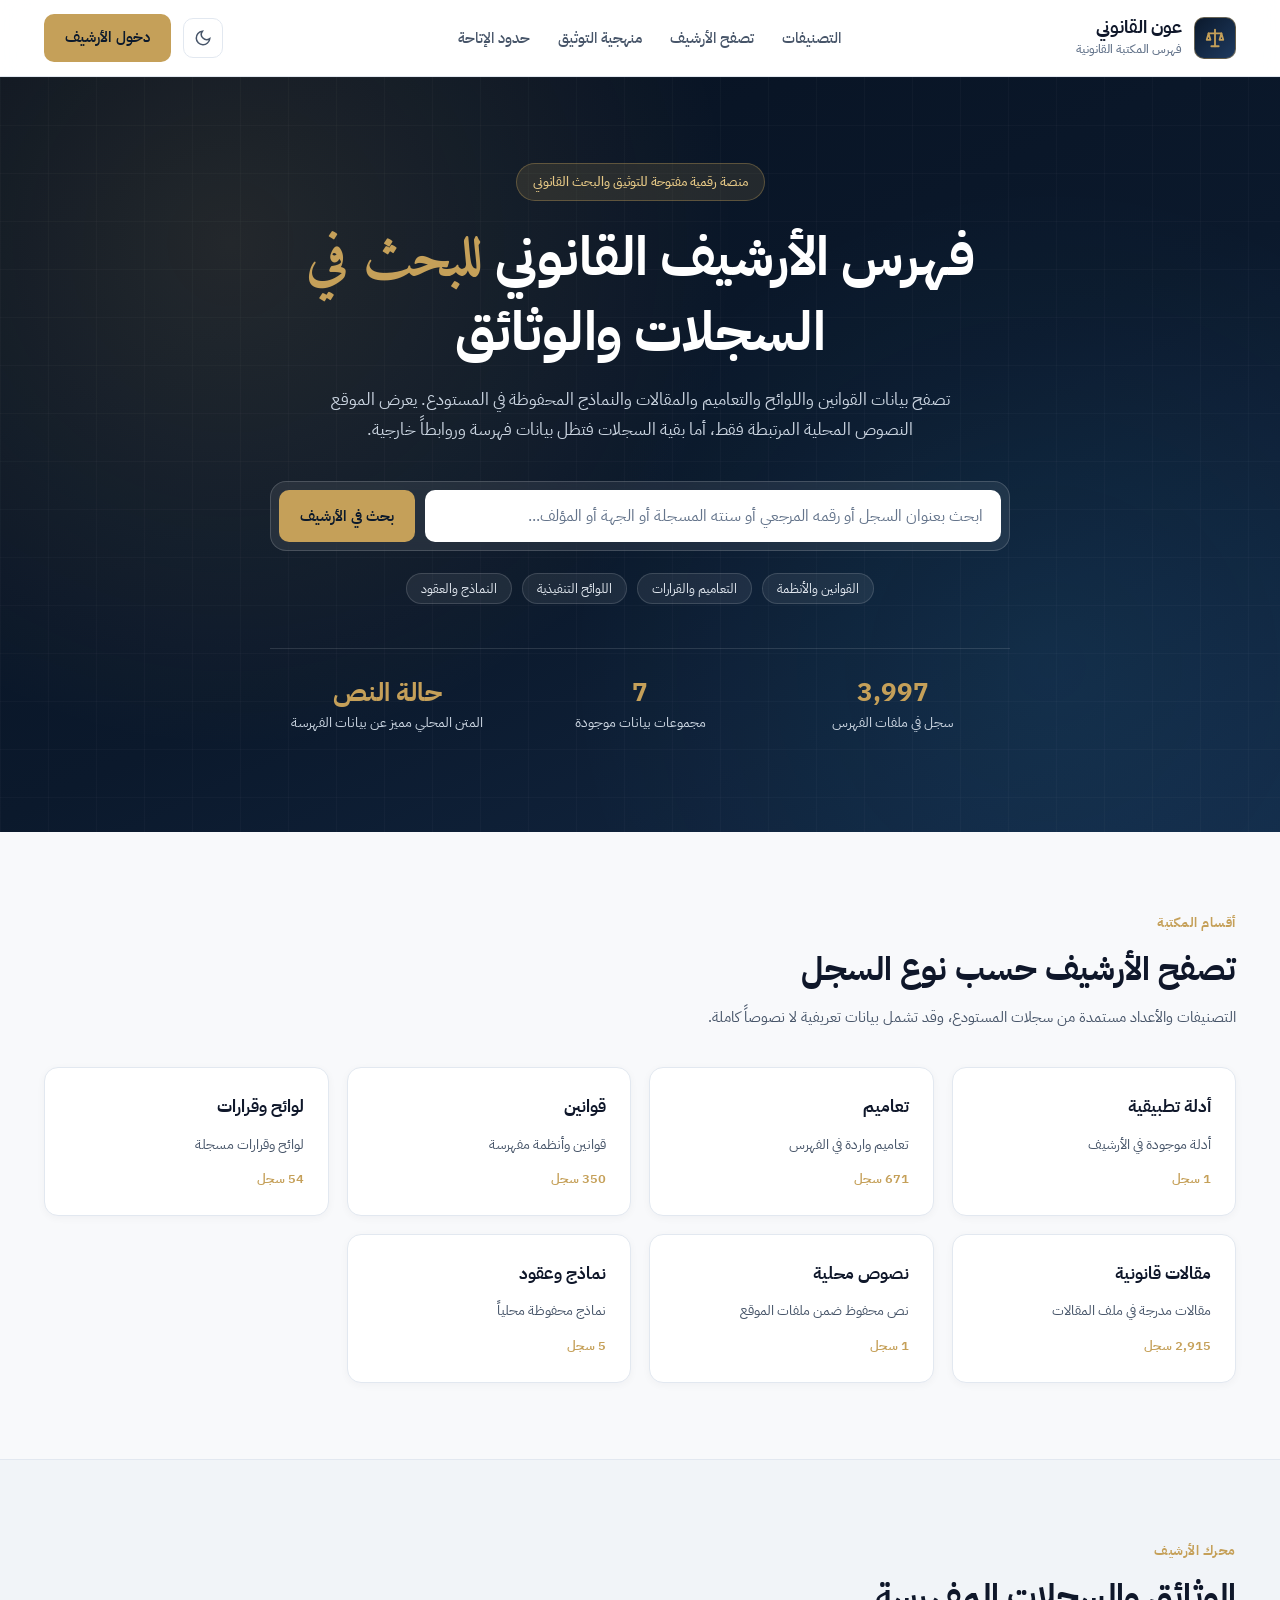
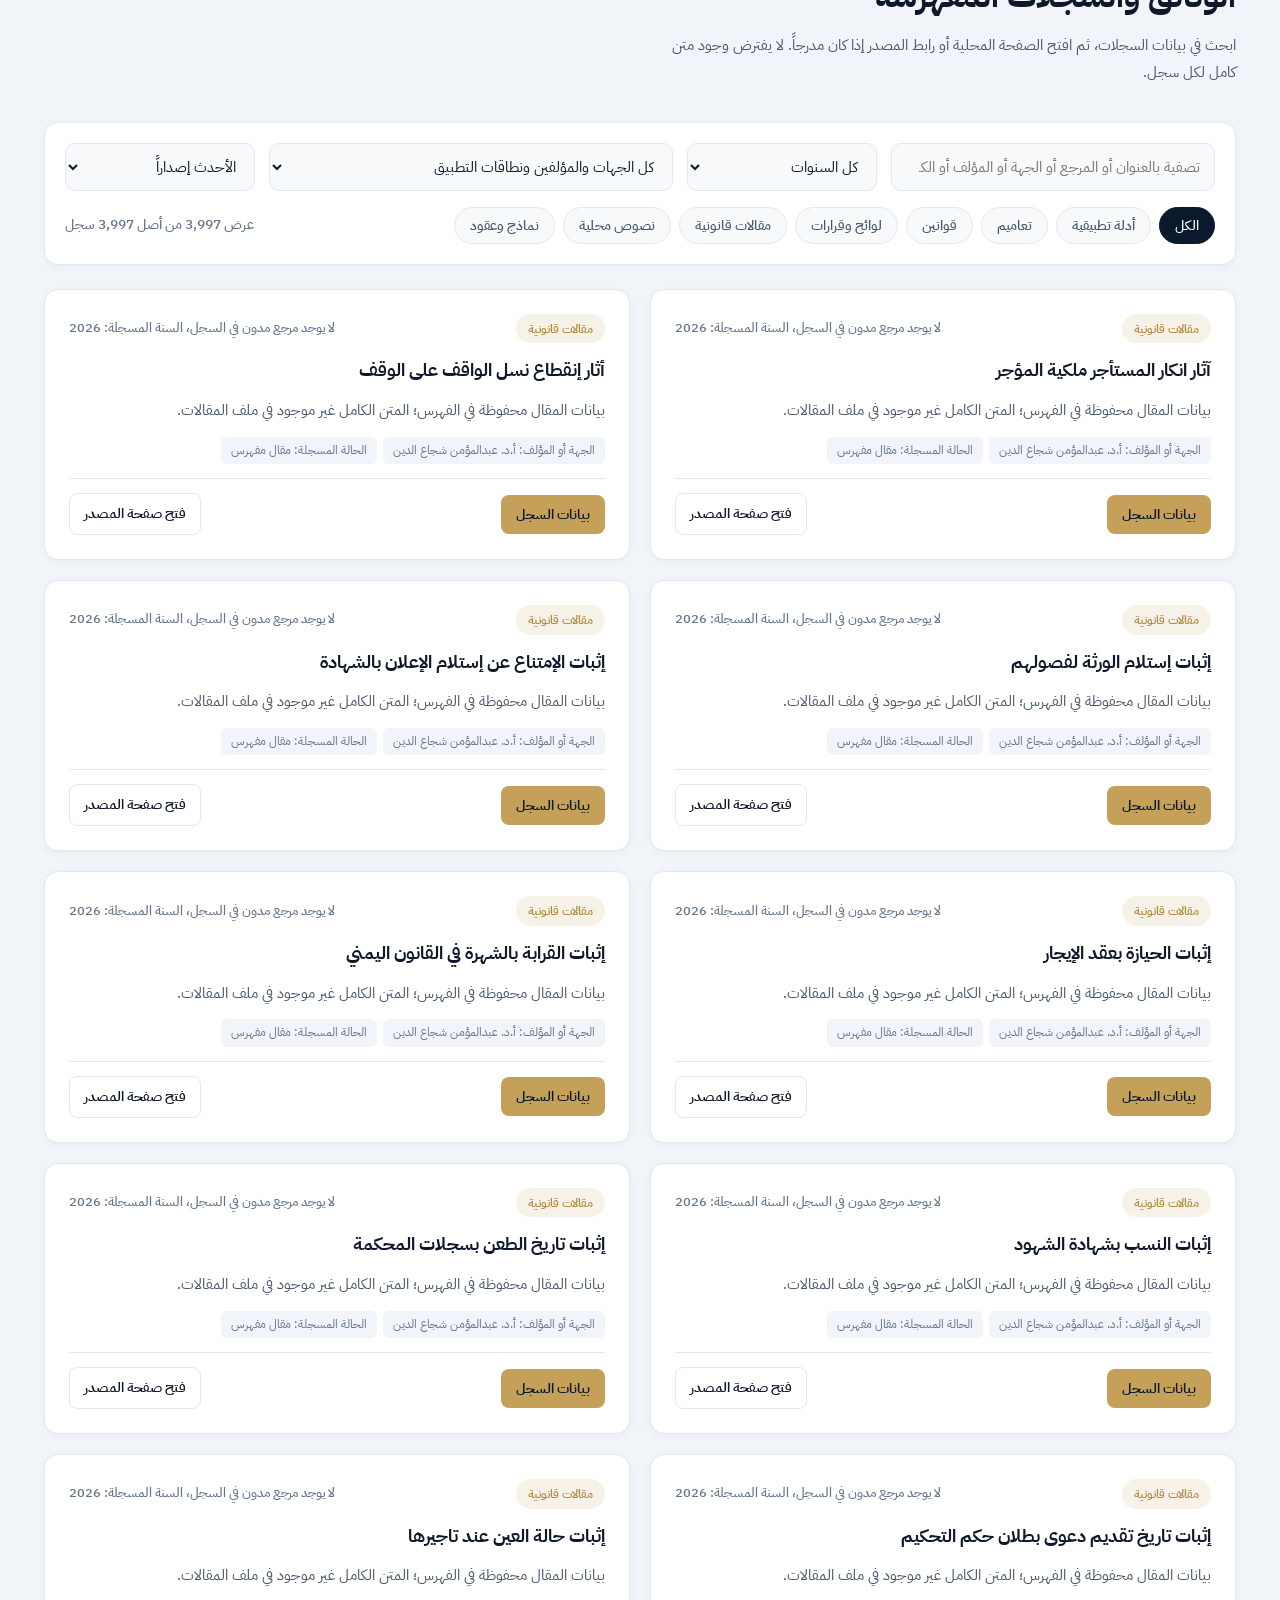
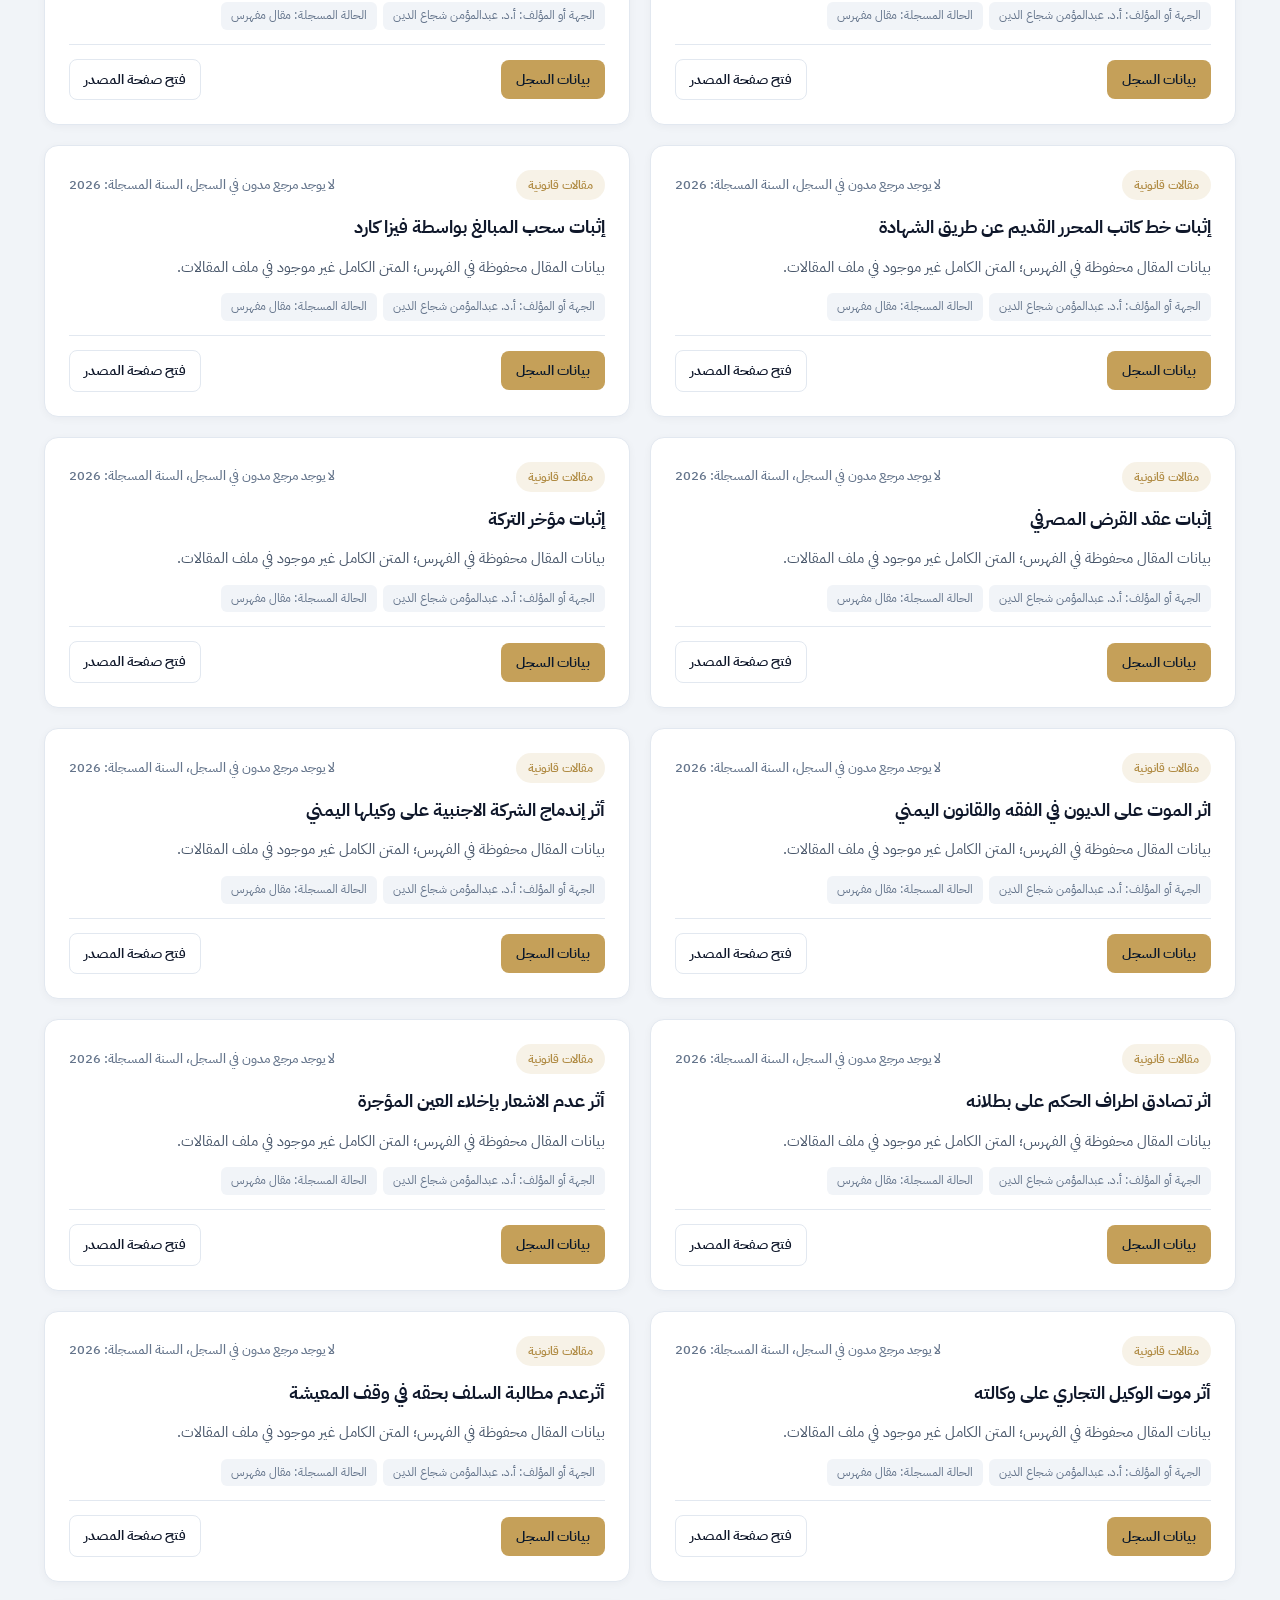
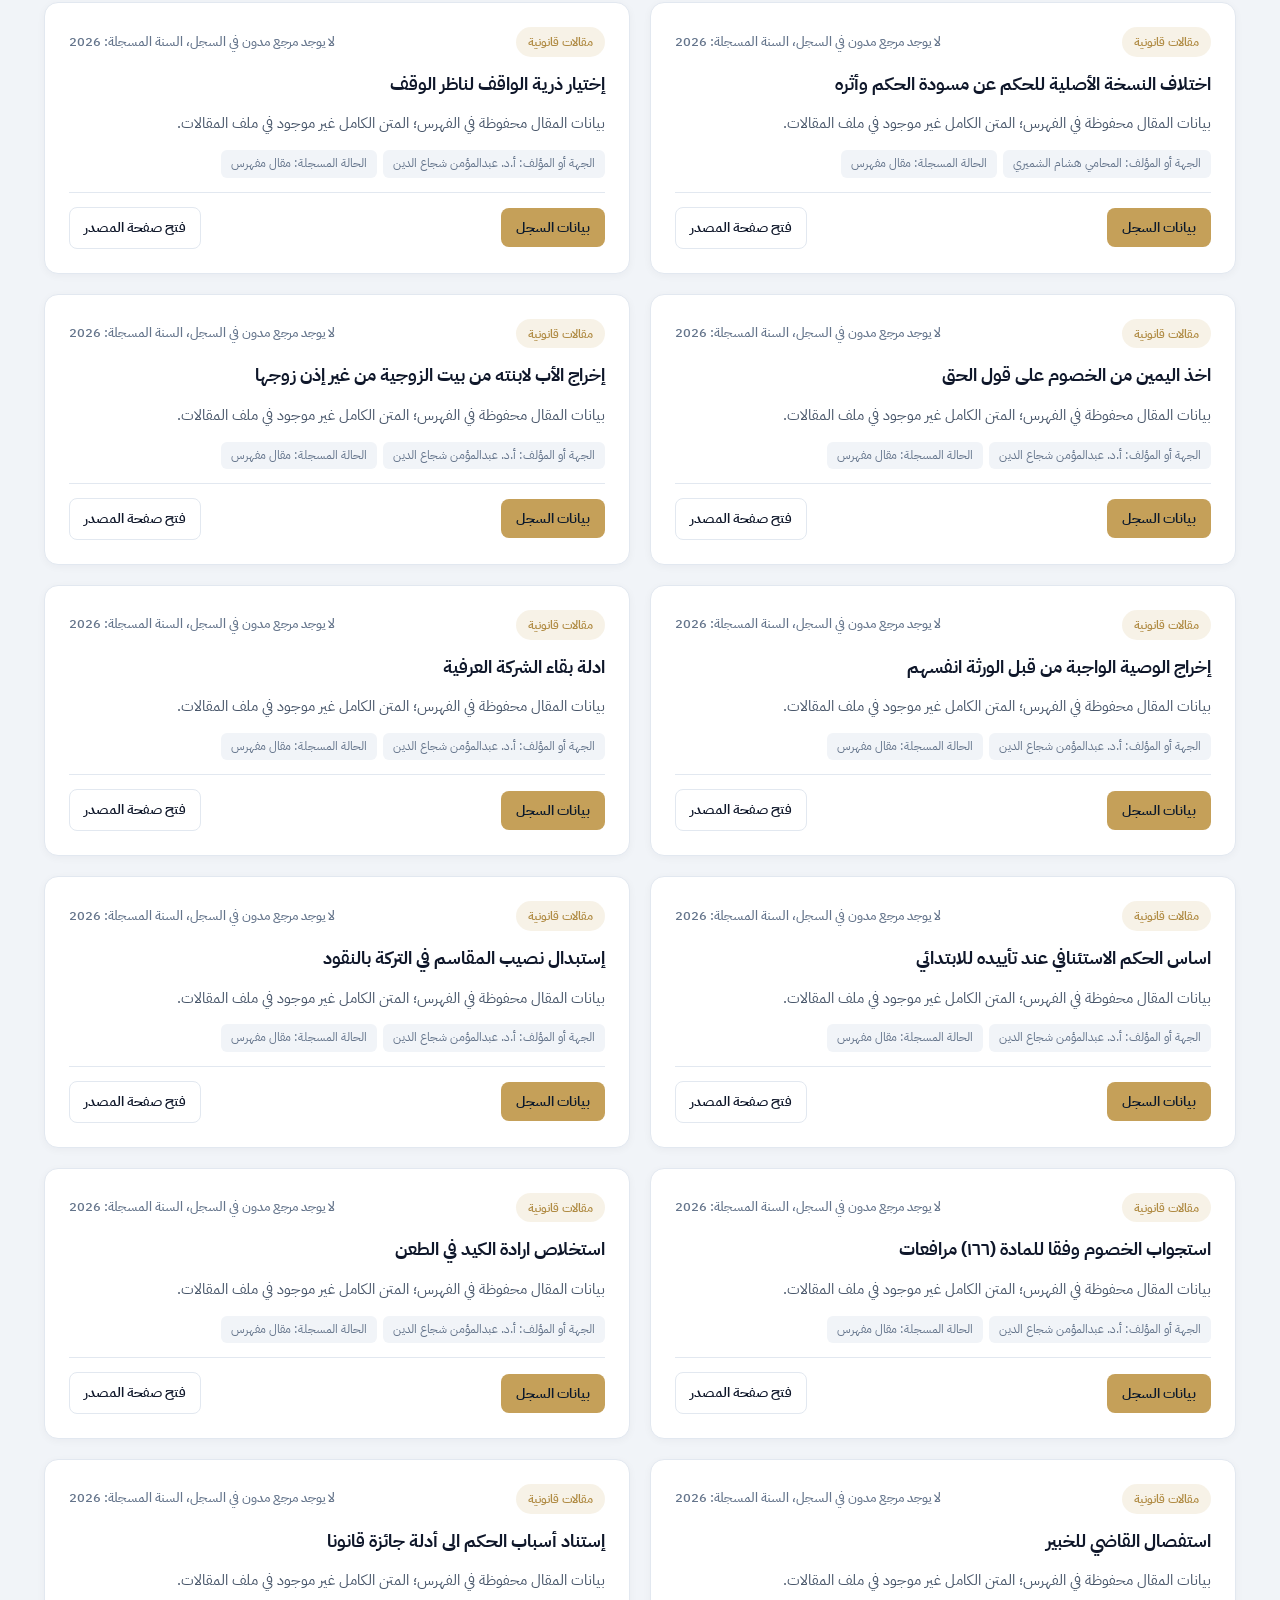
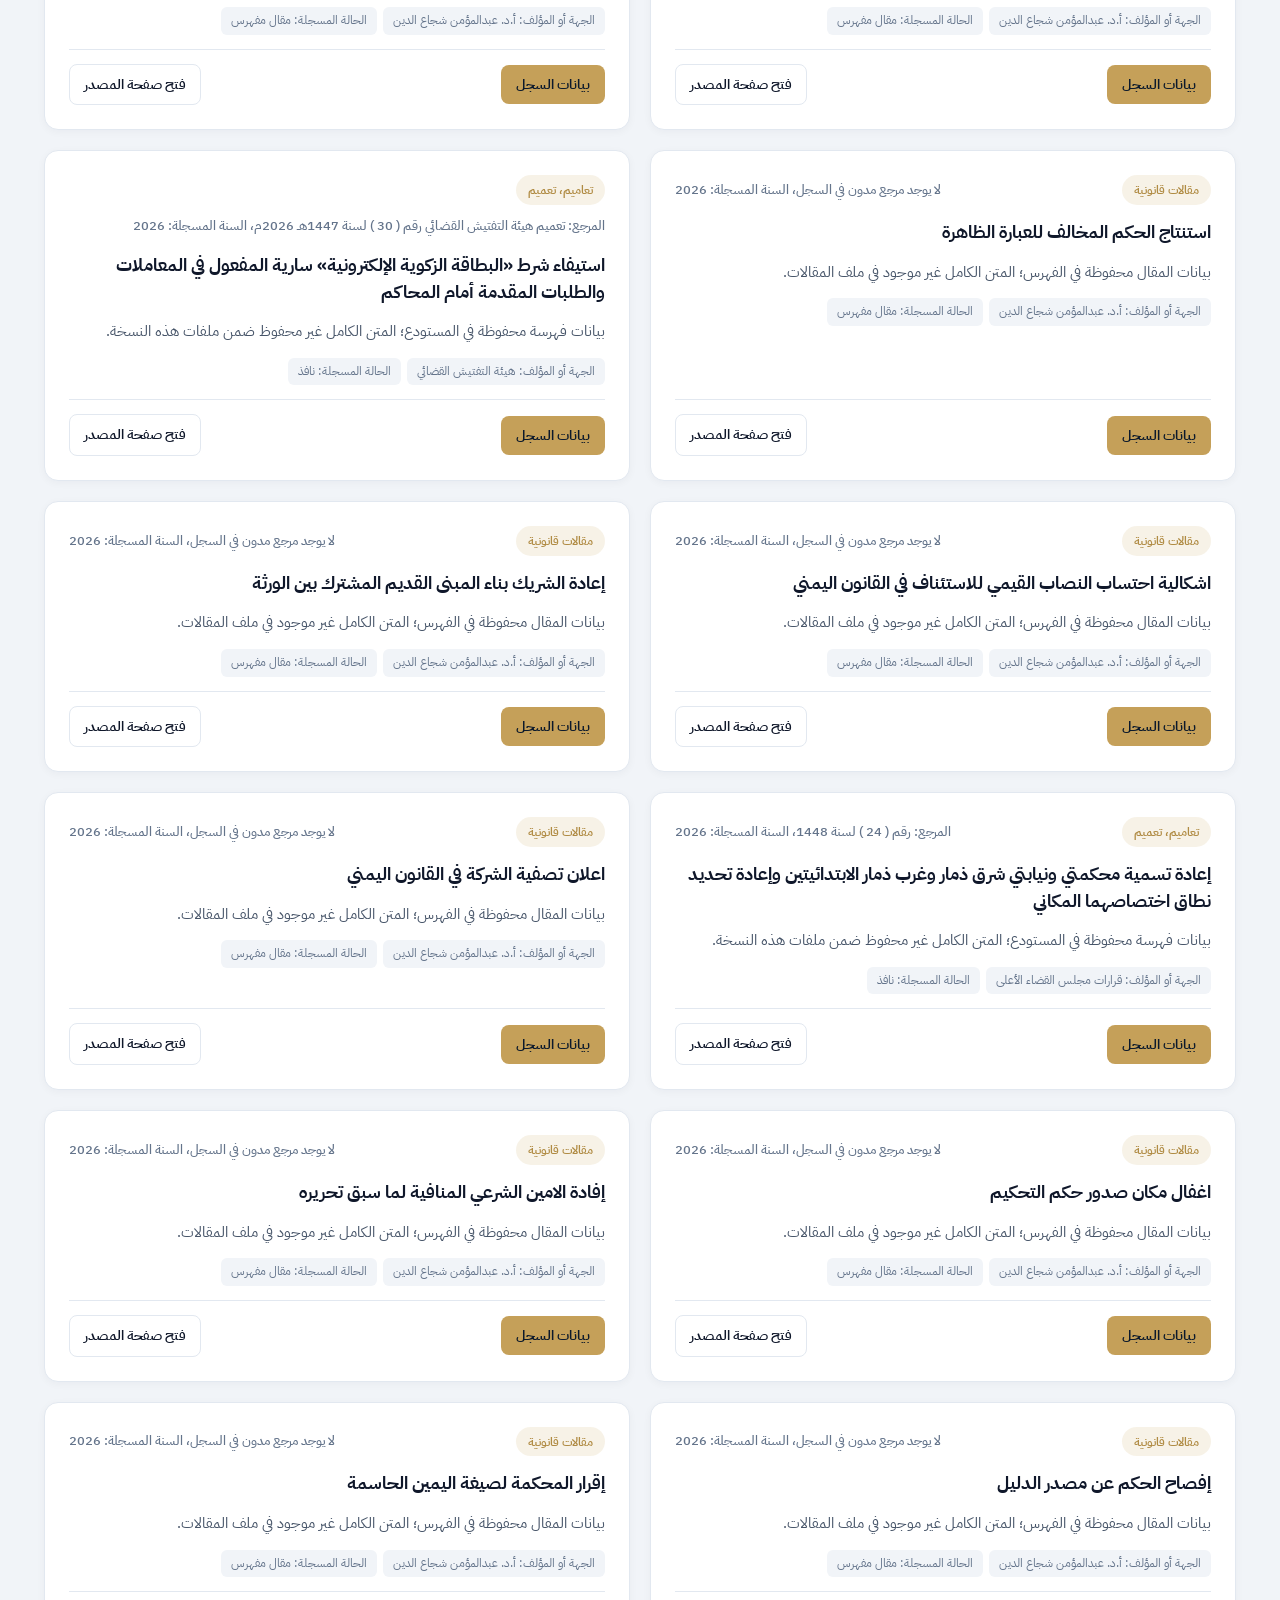
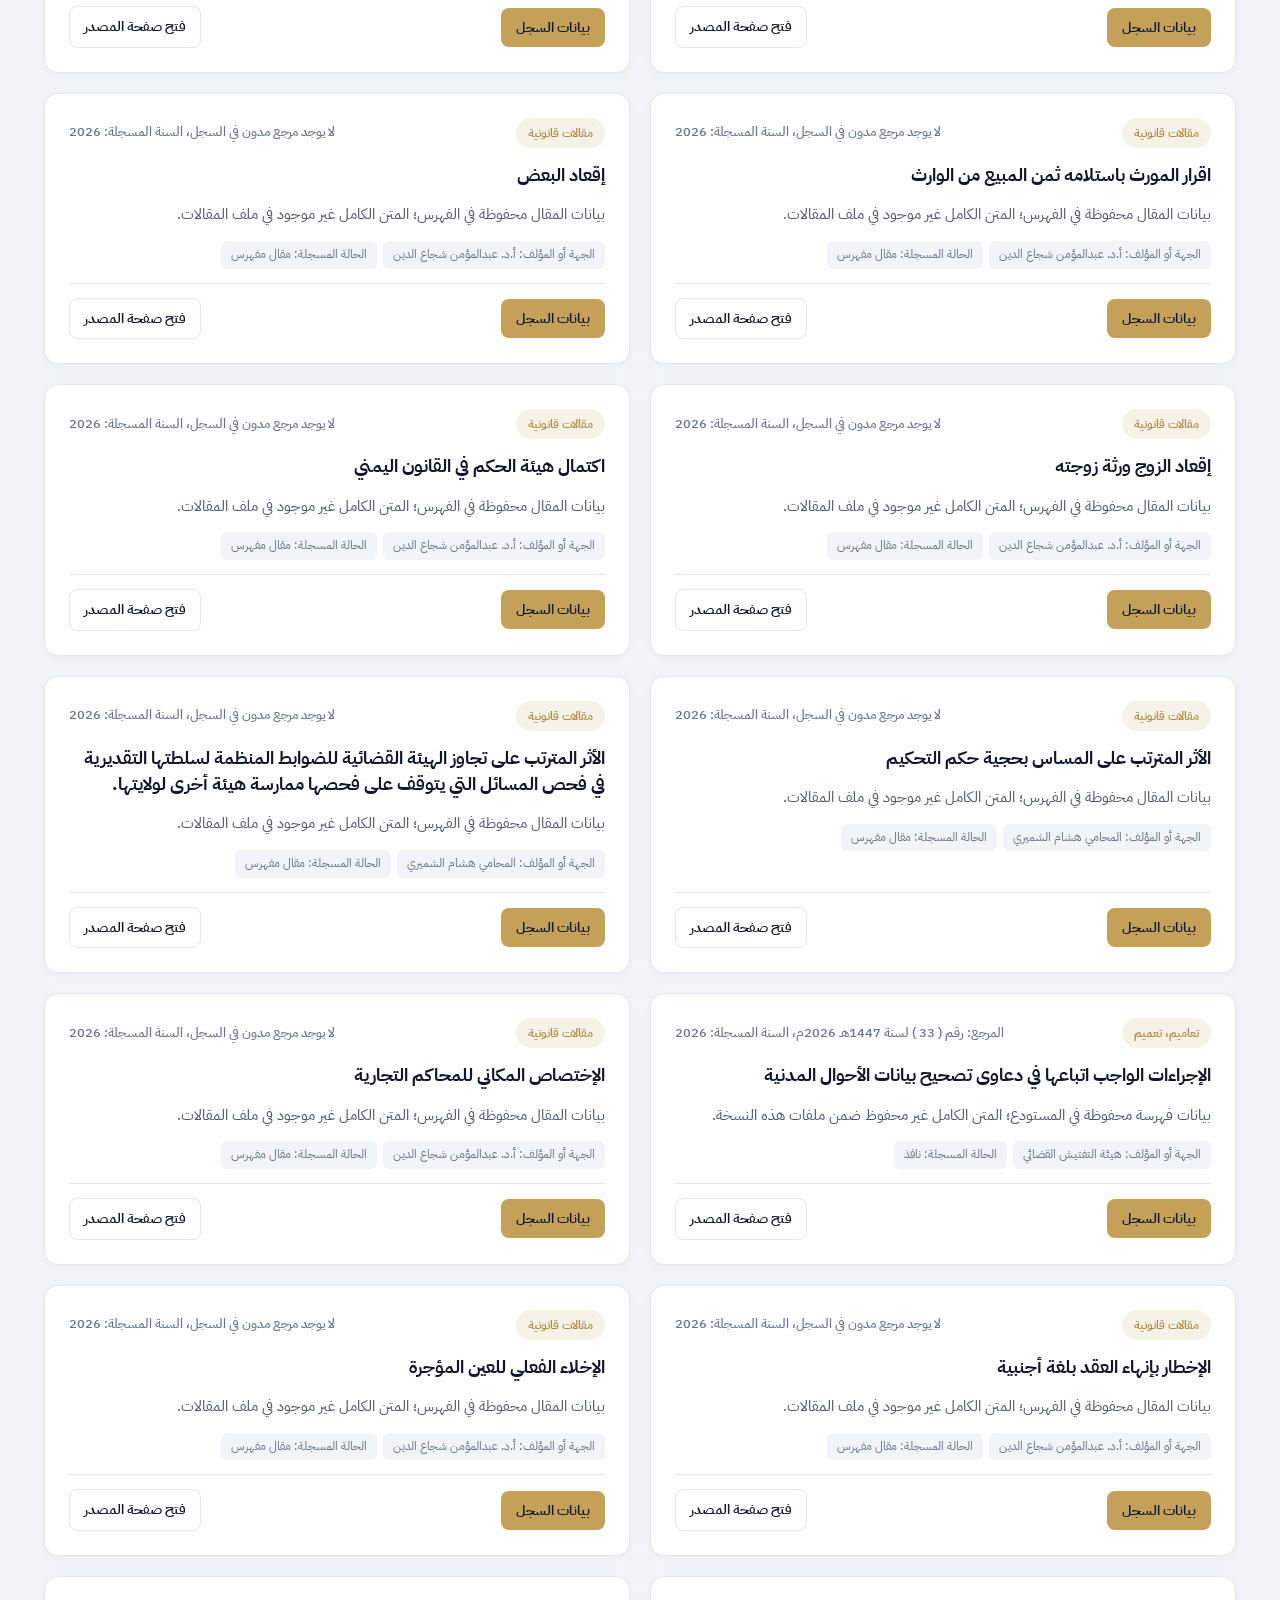
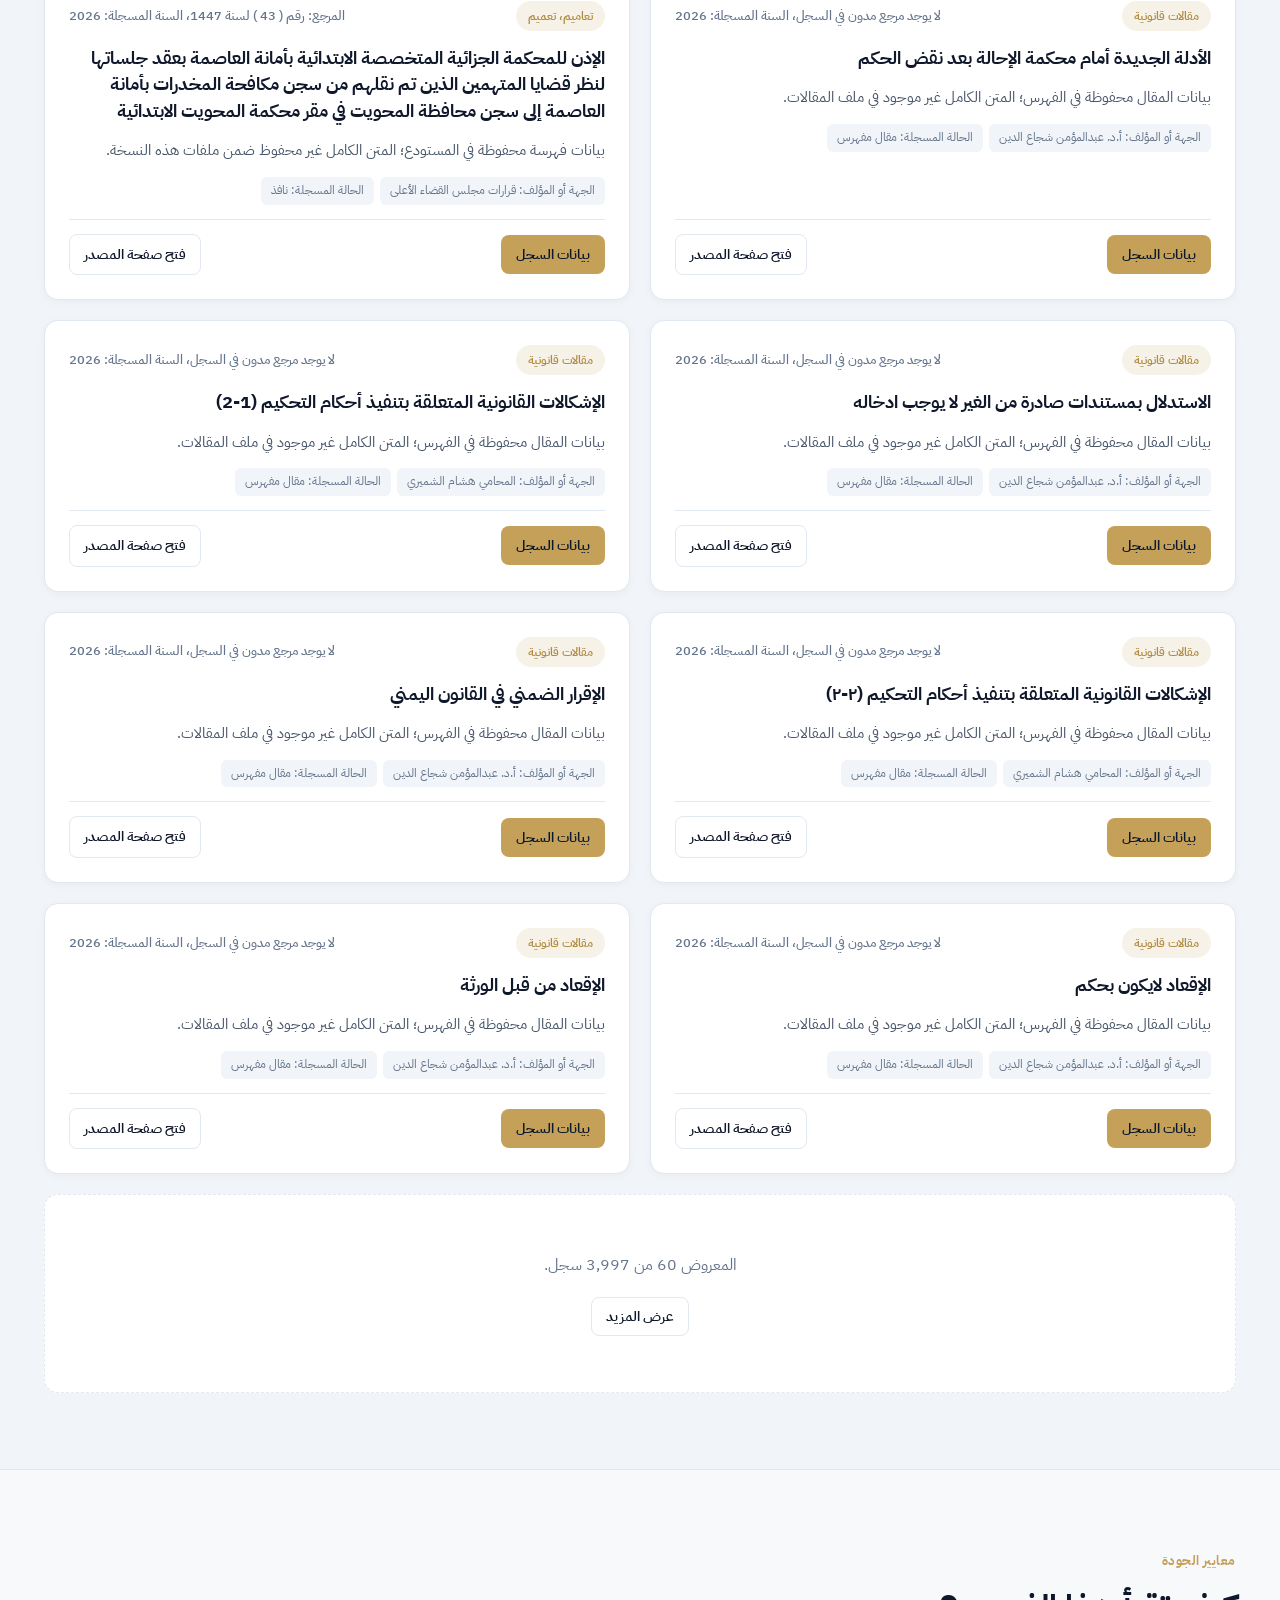
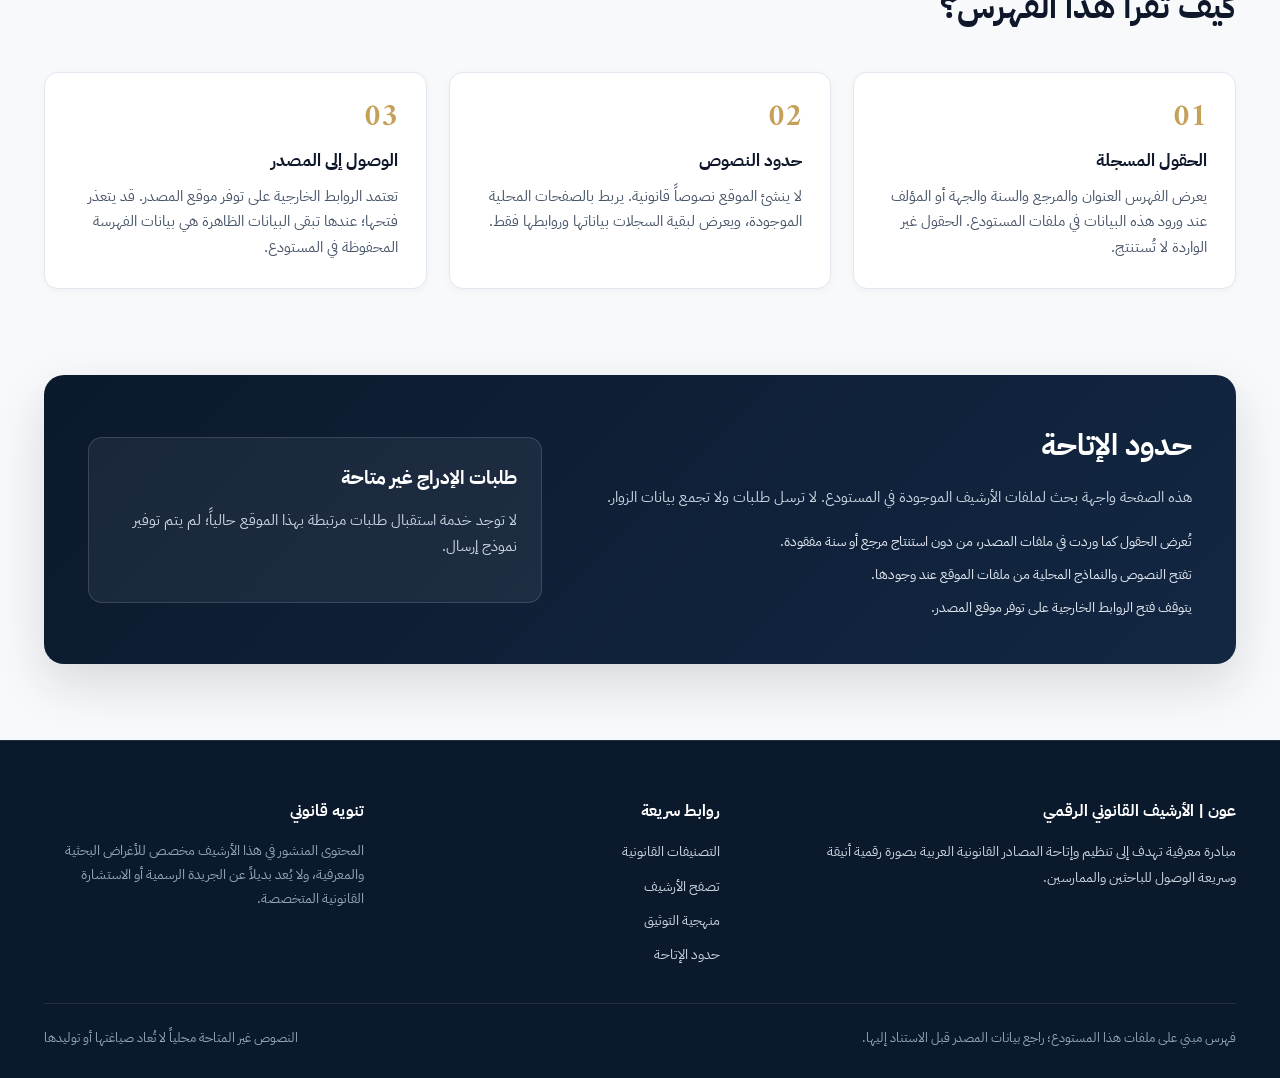
==== commit 4319e1e7: "Improve legal archive indexing and UI" ====
--- a/docs/index.html
+++ b/docs/index.html
@@ -3,8 +3,8 @@
 <head>
   <meta charset="UTF-8" />
   <meta name="viewport" content="width=device-width, initial-scale=1.0" />
-  <title>عون | الأرشيف القانوني الرقمي</title>
-  <meta name="description" content="منصة عون للأرشيف القانوني: مرجع رقمي موثوق للأنظمة والتشريعات والأحكام القضائية والنماذج القانونية المفهرسة." />
+  <title>عون | فهرس الأرشيف القانوني</title>
+  <meta name="description" content="فهرس بحث للبيانات القانونية المحفوظة في مستودع عون، مع تمييز النصوص المحلية عن سجلات الفهرسة وروابط المصدر." />
 
   <!-- Google Fonts: IBM Plex Sans Arabic & Amiri -->
   <link rel="preconnect" href="https://fonts.googleapis.com" />
@@ -480,7 +480,7 @@
 
     .toolbar-top {
       display: grid;
-      grid-template-columns: 1fr 190px 190px;
+      grid-template-columns: minmax(220px, 1fr) minmax(150px, 190px) minmax(190px, 1.25fr) minmax(150px, 190px);
       gap: 14px;
       margin-bottom: 16px;
     }
@@ -933,6 +933,7 @@
       .features-grid { grid-template-columns: 1fr; }
       .cta-panel { grid-template-columns: 1fr; padding: 30px; }
       .footer-grid { grid-template-columns: 1fr; }
+      .cta-panel { gap: 20px; }
     }
 
     @media (max-width: 768px) {
@@ -944,6 +945,20 @@
       .categories-grid { grid-template-columns: 1fr; }
       .toolbar-top { grid-template-columns: 1fr; }
       .modal-meta-grid { grid-template-columns: 1fr; }
+    }
+
+    .cat-card:focus-visible, .btn:focus-visible, .btn-icon:focus-visible, .pill-btn:focus-visible {
+      outline: 3px solid var(--gold);
+      outline-offset: 3px;
+    }
+    @media print {
+      body * { visibility: hidden !important; }
+      #docModal.open, #docModal.open * { visibility: visible !important; }
+      #docModal.open { display: block !important; position: absolute; inset: 0; padding: 0; background: #fff; }
+      #docModal .modal-dialog { max-width: none; max-height: none; border: 0; border-radius: 0; box-shadow: none; }
+      #docModal .modal-body { overflow: visible; }
+      #docModal .modal-footer, #docModal #closeModalBtn { display: none !important; }
+      #docModal .modal-legal-text { color: #111; background: #fff; border: 0; }
     }
 
     /* Mobile Drawer */
@@ -977,7 +992,7 @@
         </div>
         <div class="brand-text">
           <h1>عون القانوني</h1>
-          <span>الأرشيف التشريعي والقضائي</span>
+          <span>فهرس المكتبة القانونية</span>
         </div>
       </a>
 
@@ -985,7 +1000,7 @@
         <li><a href="#categories">التصنيفات</a></li>
         <li><a href="#archive">تصفح الأرشيف</a></li>
         <li><a href="#methodology">منهجية التوثيق</a></li>
-        <li><a href="#request">طلب وثيقة</a></li>
+        <li><a href="#request">حدود الإتاحة</a></li>
       </ul>
 
       <div class="nav-actions">
@@ -995,7 +1010,7 @@
           </svg>
         </button>
         <a href="#archive" class="btn btn-primary nav-cta-desktop">دخول الأرشيف</a>
-        <button class="btn-icon mobile-toggle" id="mobileMenuBtn" aria-label="القائمة">
+        <button class="btn-icon mobile-toggle" id="mobileMenuBtn" aria-label="القائمة" aria-expanded="false">
           <svg width="20" height="20" viewBox="0 0 24 24" fill="none" stroke="currentColor" stroke-width="2">
             <line x1="3" y1="6" x2="21" y2="6"/>
             <line x1="3" y1="12" x2="21" y2="12"/>
@@ -1009,7 +1024,7 @@
       <a href="#categories" onclick="closeMobileMenu()">التصنيفات</a>
       <a href="#archive" onclick="closeMobileMenu()">تصفح الأرشيف</a>
       <a href="#methodology" onclick="closeMobileMenu()">منهجية التوثيق</a>
-      <a href="#request" onclick="closeMobileMenu()">طلب وثيقة</a>
+      <a href="#request" onclick="closeMobileMenu()">حدود الإتاحة</a>
     </div>
   </header>
 
@@ -1021,11 +1036,11 @@
       </div>
 
       <h2 class="hero-title">
-        المرجع الرقمي الموثوق <span>للأنظمة والأحكام</span> والوثائق القانونية
+        فهرس الأرشيف القانوني <span>للبحث في</span> السجلات والوثائق
       </h2>
 
       <p class="hero-subtitle">
-        أرشيف منظم ومفهرس بدقة يتيح للمحامين والباحثين والممارسين القانونيين الوصول السريع إلى التشريعات، السوابق القضائية، اللوائح، ونماذج العقود المعتمدة.
+        تصفح بيانات القوانين واللوائح والتعاميم والمقالات والنماذج المحفوظة في المستودع. يعرض الموقع النصوص المحلية المرتبطة فقط، أما بقية السجلات فتظل بيانات فهرسة وروابطاً خارجية.
       </p>
 
       <form class="hero-search-wrap" id="heroSearchForm">
@@ -1033,7 +1048,7 @@
           type="search"
           id="heroSearchInput"
           class="hero-search-input"
-          placeholder="ابحث بعنوان النظام، رقم القرار، السنة، أو كلمة مفتاحية..."
+          placeholder="ابحث بعنوان السجل أو رقمه المرجعي أو سنته المسجلة أو الجهة أو المؤلف..."
         />
         <button type="submit" class="btn btn-primary">بحث في الأرشيف</button>
       </form>
@@ -1047,16 +1062,16 @@
 
       <div class="hero-stats">
         <div class="stat-item">
-          <strong id="statDocsCount">+</strong>
-          <span>وثيقة ومادة مفهرسة</span>
+          <strong id="statDocsCount">جارٍ التحميل</strong>
+          <span>سجل في ملفات الفهرس</span>
         </div>
         <div class="stat-item">
-          <strong>6 مجموعات</strong>
-          <span>تصنيف موضوعي وزمني دقيق</span>
+          <strong id="statGroupCount">—</strong>
+          <span>مجموعات بيانات موجودة</span>
         </div>
         <div class="stat-item">
-          <strong>بيانات أرشيفية</strong>
-          <span>تظهر حدود توفر النص الكامل بوضوح</span>
+          <strong>حالة النص</strong>
+          <span>المتن المحلي مميز عن بيانات الفهرسة</span>
         </div>
       </div>
     </div>
@@ -1068,57 +1083,12 @@
       <div class="section-header">
         <div>
           <span class="section-kicker">أقسام المكتبة</span>
-          <h2 class="section-title">تصفح الأرشيف حسب التصنيف القانوني</h2>
-          <p class="section-desc">هيكلة معيارية تسهّل الوصول إلى المصدر القانوني المطلوب دون عناء البحث العشوائي.</p>
+          <h2 class="section-title">تصفح الأرشيف حسب نوع السجل</h2>
+          <p class="section-desc">التصنيفات والأعداد مستمدة من سجلات المستودع، وقد تشمل بيانات تعريفية لا نصوصاً كاملة.</p>
         </div>
       </div>
 
-      <div class="categories-grid" id="categoryCards"></div>
-          <h3>التشريعات والأنظمة</h3>
-          <p>نصوص القوانين الأساسية والتعديلات التشريعية مرتبة حسب تاريخ الصدور والنفاذ.</p>
-          <span class="cat-count">عرض الوثائق ←</span>
-        </div>
-
-        <div class="cat-card" onclick="jumpToCategory('أحكام')">
-          <div class="cat-icon">
-            <svg width="22" height="22" viewBox="0 0 24 24" fill="none" stroke="currentColor" stroke-width="2">
-              <path d="M14 2H6a2 2 0 0 0-2 2v16a2 2 0 0 0 2 2h12a2 2 0 0 0 2-2V8z"/>
-              <polyline points="14 2 14 8 20 8"/>
-              <line x1="16" y1="13" x2="8" y2="13"/>
-              <line x1="16" y1="17" x2="8" y2="17"/>
-            </svg>
-          </div>
-          <h3>الأحكام والسوابق القضائية</h3>
-          <p>مختارات من المبادئ والأحكام الصادرة عن المحاكم العليا والدوائر المتخصصة.</p>
-          <span class="cat-count">عرض الوثائق ←</span>
-        </div>
-
-        <div class="cat-card" onclick="jumpToCategory('لوائح')">
-          <div class="cat-icon">
-            <svg width="22" height="22" viewBox="0 0 24 24" fill="none" stroke="currentColor" stroke-width="2">
-              <rect x="3" y="4" width="18" height="18" rx="2" ry="2"/>
-              <line x1="8" y1="10" x2="16" y2="10"/>
-              <line x1="8" y1="14" x2="16" y2="14"/>
-              <line x1="8" y1="18" x2="12" y2="18"/>
-            </svg>
-          </div>
-          <h3>اللوائح والقرارات</h3>
-          <p>اللوائح التنفيذية والتعميمات الإدارية والقرارات التنظيمية المرتبطة بالأنظمة.</p>
-          <span class="cat-count">عرض الوثائق ←</span>
-        </div>
-
-        <div class="cat-card" onclick="jumpToCategory('عقود')">
-          <div class="cat-icon">
-            <svg width="22" height="22" viewBox="0 0 24 24" fill="none" stroke="currentColor" stroke-width="2">
-              <path d="M12 20h9"/>
-              <path d="M16.5 3.5a2.121 2.121 0 0 1 3 3L7 19l-4 1 1-4L16.5 3.5z"/>
-            </svg>
-          </div>
-          <h3>الصيغ والعقود</h3>
-          <p>نماذج عقود ومذكرات وصيغ قانونية محررة بدقة وقابلة للتكييف المهني.</p>
-          <span class="cat-count">عرض الوثائق ←</span>
-        </div>
-      </div>
+      <div class="categories-grid" id="categoryCards" aria-live="polite"></div>
     </div>
   </section>
 
@@ -1129,7 +1099,7 @@
         <div>
           <span class="section-kicker">محرك الأرشيف</span>
           <h2 class="section-title">الوثائق والسجلات المفهرسة</h2>
-          <p class="section-desc">ابحث، صفِّ النتائج، وافتح أي وثيقة للمعاينة المباشرة أو نسخ الاقتباس الرسمي.</p>
+          <p class="section-desc">ابحث في بيانات السجلات، ثم افتح الصفحة المحلية أو رابط المصدر إذا كان مدرجاً. لا يفترض وجود متن كامل لكل سجل.</p>
         </div>
       </div>
 
@@ -1139,12 +1109,12 @@
             type="search"
             id="archiveSearch"
             class="input-control"
-            placeholder="تصفية بالعنوان، الرقم المرجعي، أو الكلمات المفتاحية..."
+            placeholder="تصفية بالعنوان أو المرجع أو الجهة أو المؤلف أو الكلمات المسجلة..."
           />
           <select id="yearFilter" class="select-control" aria-label="تصفية حسب السنة">
             <option value="all">كل السنوات</option>
           </select>
-          <select id="branchFilter" class="select-control" aria-label="تصفية حسب الجهة أو الفرع"><option value="all">كل الجهات والفروع</option></select>
+          <select id="branchFilter" class="select-control" aria-label="تصفية حسب الجهة أو المؤلف أو نطاق التطبيق"><option value="all">كل الجهات والمؤلفين ونطاقات التطبيق</option></select>
           <select id="sortFilter" class="select-control" aria-label="ترتيب النتائج">
             <option value="newest">الأحدث إصداراً</option>
             <option value="oldest">الأقدم إصداراً</option>
@@ -1153,15 +1123,7 @@
         </div>
 
         <div class="filter-pills">
-          <div class="pills-group" id="categoryPills">
-            <button type="button" class="pill-btn active" data-cat="all">الكل</button>
-            <button type="button" class="pill-btn" data-cat="قوانين">القوانين</button>
-            <button type="button" class="pill-btn" data-cat="لوائح وقرارات">اللوائح والقرارات</button>
-            <button type="button" class="pill-btn" data-cat="تعاميم">التعاميم</button>
-            <button type="button" class="pill-btn" data-cat="أدلة تطبيقية">الأدلة</button>
-            <button type="button" class="pill-btn" data-cat="مقالات قانونية">المقالات القانونية</button>
-            <button type="button" class="pill-btn" data-cat="نماذج وعقود">النماذج والعقود</button>
-          </div>
+          <div class="pills-group" id="categoryPills" aria-label="تصفية حسب نوع السجل"></div>
           <div class="results-meta" id="resultsCount">جاري التحميل...</div>
         </div>
       </div>
@@ -1176,50 +1138,47 @@
       <div class="section-header">
         <div>
           <span class="section-kicker">معايير الجودة</span>
-          <h2 class="section-title">لماذا يعتمد الباحثون على أرشيف عون؟</h2>
+          <h2 class="section-title">كيف تقرأ هذا الفهرس؟</h2>
         </div>
       </div>
 
       <div class="features-grid">
         <div class="feature-box">
           <div class="feature-num">01</div>
-          <h3>توثيق مرجعي منضبط</h3>
-          <p>تُحفظ كل وثيقة برقمها المرجعي وسنة إصدارها والجهة المصدرة لها لتسهيل الاستشهاد الأكاديمي والمهني.</p>
+          <h3>الحقول المسجلة</h3>
+          <p>يعرض الفهرس العنوان والمرجع والسنة والجهة أو المؤلف عند ورود هذه البيانات في ملفات المستودع. الحقول غير الواردة لا تُستنتج.</p>
         </div>
         <div class="feature-box">
           <div class="feature-num">02</div>
-          <h3>قراءة مريحة وطباعة فورية</h3>
-          <p>نصوص منسقة بخطوط واضحة ومهيأة للعرض على مختلف الشاشات مع خيار نسخ الاقتباس الرسمي بضغطة زر.</p>
+          <h3>حدود النصوص</h3>
+          <p>لا ينشئ الموقع نصوصاً قانونية. يربط بالصفحات المحلية الموجودة، ويعرض لبقية السجلات بياناتها وروابطها فقط.</p>
         </div>
         <div class="feature-box">
           <div class="feature-num">03</div>
-          <h3>تحديث وتوسع مستمر</h3>
-          <p>إضافة مستمرة للتعديلات التشريعية والمبادئ القضائية الحديثة وإتاحة طلب إدراج الوثائق المفقودة.</p>
+          <h3>الوصول إلى المصدر</h3>
+          <p>تعتمد الروابط الخارجية على توفر موقع المصدر. قد يتعذر فتحها؛ عندها تبقى البيانات الظاهرة هي بيانات الفهرسة المحفوظة في المستودع.</p>
         </div>
       </div>
     </div>
   </section>
 
-  <!-- Request Document CTA -->
+  <!-- Archive availability notice -->
   <section class="section" id="request" style="padding-top: 10px;">
     <div class="container">
       <div class="cta-panel">
         <div>
-          <h2>هل تبحث عن نظام أو سابقة غير مدرجة؟</h2>
-          <p>ساهم في إثراء أرشيف عون القانوني بإرسال طلب فهرسة لوثيقة أو قرار قضائي ليتم تدقيقه وإضافته في أقرب تحديث.</p>
+          <h2>حدود الإتاحة</h2>
+          <p>هذه الصفحة واجهة بحث لملفات الأرشيف الموجودة في المستودع. لا ترسل طلبات ولا تجمع بيانات الزوار.</p>
           <ul class="cta-points">
-            <li>✓ تدقيق النص مقارنةً بالمصدر الرسمي</li>
-            <li>✓ فهرسة الكلمات المفتاحية والرقم المرجعي</li>
-            <li>✓ إتاحة المعاينة والتحميل للجميع</li>
+            <li>تُعرض الحقول كما وردت في ملفات المصدر، من دون استنتاج مرجع أو سنة مفقودة.</li>
+            <li>تفتح النصوص والنماذج المحلية من ملفات الموقع عند وجودها.</li>
+            <li>يتوقف فتح الروابط الخارجية على توفر موقع المصدر.</li>
           </ul>
         </div>
-
-        <form class="cta-form" id="requestForm">
-          <input type="text" id="reqTitle" placeholder="اسم الوثيقة أو النظام المطلوب" required />
-          <input type="text" id="reqRef" placeholder="الرقم المرجعي أو سنة الإصدار (إن وجد)" />
-          <textarea id="reqNotes" rows="3" placeholder="ملاحظات إضافية أو بريدك للتواصل..."></textarea>
-          <button type="submit" class="btn btn-primary">إرسال طلب الإدراج</button>
-        </form>
+        <div class="cta-form" role="note">
+          <h3>طلبات الإدراج غير متاحة</h3>
+          <p>لا توجد خدمة استقبال طلبات مرتبطة بهذا الموقع حالياً؛ لم يتم توفير نموذج إرسال.</p>
+        </div>
       </div>
     </div>
   </section>
@@ -1241,7 +1200,7 @@
             <li><a href="#categories">التصنيفات القانونية</a></li>
             <li><a href="#archive">تصفح الأرشيف</a></li>
             <li><a href="#methodology">منهجية التوثيق</a></li>
-            <li><a href="#request">طلب إدراج وثيقة</a></li>
+            <li><a href="#request">حدود الإتاحة</a></li>
           </ul>
         </div>
 
@@ -1254,8 +1213,8 @@
       </div>
 
       <div class="footer-bottom">
-        <span>© <span id="currentYear"></span> عون للأرشيف القانوني. جميع الحقوق محفوظة.</span>
-        <span>مصمم لسهولة القراءة والبحث القانوني</span>
+        <span>فهرس مبني على ملفات هذا المستودع؛ راجع بيانات المصدر قبل الاستناد إليها.</span>
+        <span>النصوص غير المتاحة محلياً لا تُعاد صياغتها أو توليدها</span>
       </div>
     </div>
   </footer>
@@ -1268,21 +1227,21 @@
           <span class="doc-badge" id="modalCategory" style="margin-bottom: 8px;"></span>
           <h3 id="modalTitle" style="font-size: 1.2rem; line-height: 1.4;"></h3>
         </div>
-        <button class="btn-icon" id="closeModalBtn" aria-label="إغلاق">✕</button>
+        <button class="btn btn-outline btn-sm" id="closeModalBtn" aria-label="إغلاق النافذة">إغلاق</button>
       </div>
 
       <div class="modal-body">
         <div class="modal-meta-grid">
           <div>
-            <span>الرقم المرجعي</span>
+            <span>المرجع المسجل</span>
             <strong id="modalRef"></strong>
           </div>
           <div>
-            <span>سنة الإصدار</span>
+            <span>السنة المسجلة</span>
             <strong id="modalYear"></strong>
           </div>
           <div>
-            <span>الجهة المصدرة</span>
+            <span>الجهة أو المؤلف</span>
             <strong id="modalIssuer"></strong>
           </div>
         </div>
@@ -1292,12 +1251,10 @@
 
       <div class="modal-footer">
         <div style="display: flex; gap: 10px; flex-wrap: wrap;">
-          <button type="button" class="btn btn-outline btn-sm" id="copyCitationBtn">نسخ الاقتباس الرسمي</button>
-          <button type="button" class="btn btn-outline btn-sm" id="printDocBtn">طباعة النص</button>
-        </div>
-        <a href="#" id="modalDownloadLink" class="btn btn-primary btn-sm" target="_blank" rel="noopener">
-          فتح / تحميل PDF
-        </a>
+          <button type="button" class="btn btn-outline btn-sm" id="copyCitationBtn">نسخ بيانات السجل</button>
+          <button type="button" class="btn btn-outline btn-sm" id="printDocBtn">طباعة بيانات السجل</button>
+        </div>
+        <a href="#" id="modalSourceLink" class="btn btn-primary btn-sm" target="_blank" rel="noopener noreferrer" hidden></a>
       </div>
     </div>
   </div>
@@ -1305,10 +1262,15 @@
   <!-- Toast Notification -->
   <div class="toast" id="toast"></div>
 
-  <script>
+<script>
+    'use strict';
     let LEGAL_DOCS = [];
     let activeCategory = 'all';
     let currentModalDoc = null;
+    let lastFilterKey = '';
+    let visibleLimit = 60;
+    let lastFocusedElement = null;
+
     const docsGrid = document.getElementById('docsGrid');
     const archiveSearch = document.getElementById('archiveSearch');
     const yearFilter = document.getElementById('yearFilter');
@@ -1318,44 +1280,286 @@
     const categoryPills = document.getElementById('categoryPills');
     const docModal = document.getElementById('docModal');
     const toastEl = document.getElementById('toast');
-    const escapeHtml = s => String(s ?? '').replace(/[&<>"']/g, c => ({'&':'&amp;','<':'&lt;','>':'&gt;','"':'&quot;',"'":'&#39;'}[c]));
-    function populateFilters(){
-      const years=[...new Set(LEGAL_DOCS.map(d=>d.year).filter(Boolean))].sort((a,b)=>Number(b)-Number(a));
-      years.forEach(y=>{const o=document.createElement('option');o.value=y;o.textContent=`سنة ${y}`;yearFilter.appendChild(o)});
-      const branches=[...new Set(LEGAL_DOCS.map(d=>d.branch).filter(x=>x&&x!=='غير مصنف'))].sort((a,b)=>a.localeCompare(b,'ar'));
-      branches.forEach(b=>{const o=document.createElement('option');o.value=b;o.textContent=b;branchFilter.appendChild(o)});
-      document.getElementById('statDocsCount').textContent=LEGAL_DOCS.length.toLocaleString('ar');
-      const summaries={'قوانين':'القوانين والأنظمة اليمنية المفهرسة','لوائح وقرارات':'اللوائح والقرارات التنظيمية','تعاميم':'التعاميم بحسب الجهة والفرع','أدلة تطبيقية':'أدلة العمل القانوني المتاحة','مقالات قانونية':'مقالات قانونية مفهرسة','نماذج وعقود':'قوالب العقود والنماذج المحلية'};
-      document.getElementById('categoryCards').innerHTML=Object.entries(summaries).map(([name,desc])=>`<div class="cat-card" role="button" tabindex="0" onclick="jumpToCategory('${name}')"><div class="cat-icon">§</div><h3>${escapeHtml(name)}</h3><p>${desc}</p><span class="cat-count">${LEGAL_DOCS.filter(d=>d.category===name).length.toLocaleString('ar')} سجل · تصفح ←</span></div>`).join('');
-    }
-    function renderDocs(){
-      const q=archiveSearch.value.trim().toLocaleLowerCase('ar'), y=yearFilter.value, branch=branchFilter.value, sort=sortFilter.value;
-      let data=LEGAL_DOCS.filter(d=>(activeCategory==='all'||d.category===activeCategory)&&(y==='all'||String(d.year)===y)&&(branch==='all'||d.branch===branch)&&(!q||[d.title,d.ref,d.category,d.kind,d.issuer,d.branch,d.status,d.description,...(d.topics||[])].join(' ').toLocaleLowerCase('ar').includes(q)));
-      if(sort==='newest')data.sort((a,b)=>(Number(b.year)||0)-(Number(a.year)||0));else if(sort==='oldest')data.sort((a,b)=>(Number(a.year)||0)-(Number(b.year)||0));else data.sort((a,b)=>a.title.localeCompare(b.title,'ar'));
-      resultsCount.textContent=`عرض ${data.length.toLocaleString('ar')} من أصل ${LEGAL_DOCS.length.toLocaleString('ar')} سجل`;
-      if(!data.length){docsGrid.innerHTML='<div class="empty-state"><h3>لم يتم العثور على نتائج</h3><p>جرّب تغيير عبارة البحث أو المرشحات.</p><button class="btn btn-primary btn-sm" onclick="resetFilters()">إعادة ضبط البحث</button></div>';return}
-      docsGrid.innerHTML=data.slice(0,120).map(d=>`<article class="doc-card"><div class="doc-meta-top"><span class="doc-badge">${escapeHtml(d.category)} · ${escapeHtml(d.kind)}</span><span class="doc-ref">${escapeHtml(d.ref)}${d.year?' • '+escapeHtml(d.year):''}</span></div><h3 class="doc-title">${escapeHtml(d.title)}</h3><p class="doc-summary">${escapeHtml(d.description)}</p><div class="doc-tags"><span class="doc-tag">${escapeHtml(d.issuer)}</span><span class="doc-tag">${escapeHtml(d.branch)}</span><span class="doc-tag">${escapeHtml(d.status)}</span></div><div class="doc-actions"><button class="btn btn-primary btn-sm" onclick="openDocModal('${escapeHtml(d.id)}')">تفاصيل السجل</button><a class="btn btn-outline btn-sm" href="${escapeHtml(d.localUrl||d.url)}" target="_blank" rel="noopener">${d.localUrl?'فتح داخل الأرشيف':'المصدر / التفاصيل'}</a></div></article>`).join('')+(data.length>120?`<div class="empty-state"><p>تُعرض أول 120 نتيجة من ${data.length.toLocaleString('ar')} نتيجة. استخدم البحث أو المرشحات لتضييق النتائج.</p></div>`:'');
-    }
-    function resetFilters(){archiveSearch.value='';yearFilter.value='all';branchFilter.value='all';sortFilter.value='newest';setActiveCategory('all');renderDocs()}
-    function setActiveCategory(cat){activeCategory=cat;document.querySelectorAll('#categoryPills .pill-btn').forEach(b=>b.classList.toggle('active',b.dataset.cat===cat))}
-    function jumpToCategory(cat){setActiveCategory(cat);renderDocs();document.getElementById('archive').scrollIntoView({behavior:'smooth'})}
-    function openDocModal(id){const d=LEGAL_DOCS.find(x=>x.id===id);if(!d)return;currentModalDoc=d;document.getElementById('modalCategory').textContent=`${d.category} · ${d.kind}`;document.getElementById('modalTitle').textContent=d.title;document.getElementById('modalRef').textContent=d.ref;document.getElementById('modalYear').textContent=d.year||'غير متاح';document.getElementById('modalIssuer').textContent=d.issuer;document.getElementById('modalContent').textContent=`التصنيف: ${d.category}\nالفرع / الجهة: ${d.branch}\nنوع السجل: ${d.kind}\nالحالة: ${d.status}\n\n${d.description}\n\n${d.locked?'النص الكامل غير موجود في نسخة الأرشيف المتاحة؛ استخدم رابط المصدر للاطلاع على التفاصيل إن كانت متاحة.':'هذا نموذج استرشادي محفوظ في المستودع وليس نصاً تشريعياً.'}`;const a=document.getElementById('modalDownloadLink');a.href=d.localUrl||d.url;a.textContent=d.localUrl?'فتح السجل / النموذج':'فتح المصدر';docModal.classList.add('open');document.body.style.overflow='hidden'}
-    function closeDocModal(){docModal.classList.remove('open');document.body.style.overflow=''}
-    let toastTimer;function showToast(s){toastEl.textContent=s;toastEl.classList.add('show');clearTimeout(toastTimer);toastTimer=setTimeout(()=>toastEl.classList.remove('show'),3200)}
-    document.documentElement.setAttribute('data-theme',localStorage.getItem('aoun_theme')||'light');
-    document.getElementById('themeToggle').addEventListener('click',()=>{const t=document.documentElement.dataset.theme==='dark'?'light':'dark';document.documentElement.dataset.theme=t;localStorage.setItem('aoun_theme',t)});
-    document.getElementById('mobileMenuBtn').addEventListener('click',()=>document.getElementById('mobileMenu').classList.toggle('open'));
-    function closeMobileMenu(){document.getElementById('mobileMenu').classList.remove('open')}
-    categoryPills.addEventListener('click',e=>{const b=e.target.closest('.pill-btn');if(b){setActiveCategory(b.dataset.cat);renderDocs()}});
-    archiveSearch.addEventListener('input',renderDocs);yearFilter.addEventListener('change',renderDocs);branchFilter.addEventListener('change',renderDocs);sortFilter.addEventListener('change',renderDocs);
-    document.getElementById('heroSearchForm').addEventListener('submit',e=>{e.preventDefault();archiveSearch.value=document.getElementById('heroSearchInput').value;renderDocs();document.getElementById('archive').scrollIntoView({behavior:'smooth'})});
-    document.querySelectorAll('.quick-tag').forEach(b=>b.addEventListener('click',()=>{archiveSearch.value=b.dataset.quick;setActiveCategory('all');renderDocs();document.getElementById('archive').scrollIntoView({behavior:'smooth'})}));
-    document.getElementById('closeModalBtn').addEventListener('click',closeDocModal);docModal.addEventListener('click',e=>{if(e.target===docModal)closeDocModal()});document.addEventListener('keydown',e=>{if(e.key==='Escape')closeDocModal()});
-    document.getElementById('copyCitationBtn').addEventListener('click',()=>{if(!currentModalDoc)return;const d=currentModalDoc;const text=`${d.title} — ${d.ref}، ${d.year||'دون سنة'}، الجهة: ${d.issuer}.`;navigator.clipboard?.writeText(text).then(()=>showToast('تم نسخ بيانات الاستشهاد.')).catch(()=>showToast('تعذر النسخ التلقائي.'))});
-    document.getElementById('printDocBtn').addEventListener('click',()=>window.print());
-    document.getElementById('requestForm').addEventListener('submit',e=>{e.preventDefault();showToast('نموذج الطلب تجريبي ولم يُربط بخدمة استقبال بعد.');e.target.reset()});
-    document.getElementById('currentYear').textContent=new Date().getFullYear();
-    fetch('assets/legal_docs.json').then(r=>{if(!r.ok)throw new Error('تعذر تحميل فهرس الأرشيف');return r.json()}).then(data=>{LEGAL_DOCS=data;populateFilters();renderDocs()}).catch(err=>{resultsCount.textContent='تعذر تحميل بيانات الأرشيف';docsGrid.innerHTML=`<div class="empty-state"><h3>تعذر تحميل الفهرس</h3><p>${escapeHtml(err.message)}</p></div>`});
+    const categoryLabels = {
+      'قوانين': 'قوانين وأنظمة مفهرسة',
+      'لوائح وقرارات': 'لوائح وقرارات مسجلة',
+      'تعاميم': 'تعاميم واردة في الفهرس',
+      'أدلة تطبيقية': 'أدلة موجودة في الأرشيف',
+      'مقالات قانونية': 'مقالات مدرجة في ملف المقالات',
+      'نصوص محلية': 'نص محفوظ ضمن ملفات الموقع',
+      'نماذج وعقود': 'نماذج محفوظة محلياً'
+    };
+
+    function escapeHtml(value) {
+      return String(value ?? '').replace(/[&<>"']/g, ch => ({
+        '&': '&amp;', '<': '&lt;', '>': '&gt;', '"': '&quot;', "'": '&#39;'
+      }[ch]));
+    }
+    function normalizeSearch(value) {
+      return String(value ?? '').normalize('NFKC').toLocaleLowerCase('ar')
+        .replace(/[\u064B-\u065F\u0670\u06D6-\u06ED]/g, '')
+        .replace(/ـ/g, '').replace(/[أإآٱ]/g, 'ا').replace(/ى/g, 'ي');
+    }
+    function formatCount(value) { return Number(value).toLocaleString('ar'); }
+    function recordFacetValues(record) {
+      return [record.issuer ? `${record.category === 'مقالات قانونية' ? 'مؤلف' : 'جهة'}: ${record.issuer}` : '', record.scope ? `نطاق التطبيق: ${record.scope}` : ''].filter(Boolean);
+    }
+    function getRecordHref(record) {
+      if (record.localUrl) return record.localUrl;
+      if (record.url && /^https:\/\/www\.awnlegal\.com\//.test(record.url)) return record.url;
+      return null;
+    }
+    function populateFilters() {
+      const years = [...new Set(LEGAL_DOCS.map(record => record.year == null ? '' : String(record.year).trim()).filter(Boolean))]
+        .sort((a, b) => Number(b) - Number(a) || b.localeCompare(a, 'ar'));
+      years.forEach(year => {
+        const option = document.createElement('option');
+        option.value = year;
+        option.textContent = `سنة مسجلة ${year}`;
+        yearFilter.appendChild(option);
+      });
+      const facets = [...new Set(LEGAL_DOCS.flatMap(recordFacetValues))]
+        .filter(Boolean).sort((a, b) => a.localeCompare(b, 'ar'));
+      facets.forEach(facet => {
+        const option = document.createElement('option');
+        option.value = facet;
+        option.textContent = facet;
+        branchFilter.appendChild(option);
+      });
+      document.getElementById('statDocsCount').textContent = formatCount(LEGAL_DOCS.length);
+      document.getElementById('statGroupCount').textContent = formatCount(new Set(LEGAL_DOCS.map(record => record.category)).size);
+      const categoryNames = [...new Set(LEGAL_DOCS.map(record => record.category))].sort((a, b) => a.localeCompare(b, 'ar'));
+      const cards = categoryNames.map(name => [name, categoryLabels[name] || 'سجلات مستمدة من ملفات المصدر.']);
+      document.getElementById('categoryCards').innerHTML = cards.map(([name, description]) => {
+        const count = LEGAL_DOCS.filter(record => record.category === name).length;
+        return `<div class="cat-card" role="button" tabindex="0" data-category-card="${escapeHtml(name)}">
+          <h3>${escapeHtml(name)}</h3><p>${escapeHtml(description)}</p>
+          <span class="cat-count">${formatCount(count)} سجل</span></div>`;
+      }).join('');
+      categoryPills.innerHTML = '<button type="button" class="pill-btn active" data-cat="all" aria-pressed="true">الكل</button>' +
+        cards.map(([name]) => `<button type="button" class="pill-btn" data-cat="${escapeHtml(name)}" aria-pressed="false">${escapeHtml(name)}</button>`).join('');
+    }
+    function renderDocs() {
+      const query = normalizeSearch(archiveSearch.value.trim());
+      const year = yearFilter.value;
+      const facet = branchFilter.value;
+      const sort = sortFilter.value;
+      const filterKey = JSON.stringify([query, year, facet, sort, activeCategory]);
+      if (filterKey !== lastFilterKey) {
+        visibleLimit = 60;
+        lastFilterKey = filterKey;
+      }
+      const filtered = LEGAL_DOCS.filter(record => {
+        const categoryMatches = activeCategory === 'all' || record.category === activeCategory;
+        const yearMatches = year === 'all' || String(record.year ?? '') === year;
+        const facetMatches = facet === 'all' || recordFacetValues(record).includes(facet);
+        const searchable = normalizeSearch([
+          record.title, record.ref, record.category, record.kind, record.issuer,
+          record.scope, record.status, record.description, ...(record.topics || [])
+        ].filter(Boolean).join(' '));
+        return categoryMatches && yearMatches && facetMatches && (!query || searchable.includes(query));
+      });
+      filtered.sort((a, b) => {
+        if (sort === 'title') return a.title.localeCompare(b.title, 'ar');
+        const delta = (Number(a.year) || 0) - (Number(b.year) || 0);
+        if (delta) return sort === 'oldest' ? delta : -delta;
+        return a.title.localeCompare(b.title, 'ar');
+      });
+      resultsCount.textContent = `عرض ${formatCount(filtered.length)} من أصل ${formatCount(LEGAL_DOCS.length)} سجل`;
+      if (!filtered.length) {
+        docsGrid.innerHTML = '<div class="empty-state"><h3>لا توجد سجلات مطابقة</h3><p>غيّر عبارة البحث أو خيارات التصفية ثم حاول مرة أخرى.</p><button type="button" class="btn btn-primary btn-sm" data-reset-filters>مسح التصفية</button></div>';
+        return;
+      }
+      const shown = filtered.slice(0, visibleLimit);
+      docsGrid.innerHTML = shown.map(record => {
+        const href = getRecordHref(record);
+        const meta = [
+          record.ref ? `المرجع: ${record.ref}` : 'لا يوجد مرجع مدون في السجل',
+          record.year ? `السنة المسجلة: ${record.year}` : ''
+        ].filter(Boolean).join('، ');
+        const tags = [
+          record.issuer ? `الجهة أو المؤلف: ${record.issuer}` : '',
+          record.scope ? `نطاق التطبيق: ${record.scope}` : '',
+          record.status ? `الحالة المسجلة: ${record.status}` : ''
+        ].filter(Boolean);
+        const linkLabel = record.localUrl ? (record.category === 'نماذج وعقود' ? 'فتح النموذج المحلي' : 'عرض النص المحلي') : 'فتح صفحة المصدر';
+        return `<article class="doc-card">
+          <div class="doc-meta-top"><span class="doc-badge">${escapeHtml(record.category)}${record.category === 'مقالات قانونية' && record.kind === 'مقال قانوني' ? '' : `، ${escapeHtml(record.kind)}`}</span><span class="doc-ref">${escapeHtml(meta)}</span></div>
+          <h3 class="doc-title">${escapeHtml(record.title)}</h3>
+          <p class="doc-summary">${escapeHtml(record.description)}</p>
+          ${tags.length ? `<div class="doc-tags">${tags.map(tag => `<span class="doc-tag">${escapeHtml(tag)}</span>`).join('')}</div>` : ''}
+          <div class="doc-actions"><button type="button" class="btn btn-primary btn-sm" data-open-record="${escapeHtml(record.id)}">بيانات السجل</button>
+          ${href ? `<a class="btn btn-outline btn-sm" href="${escapeHtml(href)}" ${record.localUrl ? '' : 'target="_blank" rel="noopener noreferrer"'}>${linkLabel}</a>` : ''}</div>
+        </article>`;
+      }).join('');
+      if (filtered.length > shown.length) {
+        docsGrid.insertAdjacentHTML('beforeend', `<div class="empty-state results-more"><p>المعروض ${formatCount(shown.length)} من ${formatCount(filtered.length)} سجل.</p><button type="button" class="btn btn-outline btn-sm" data-show-more>عرض المزيد</button></div>`);
+      }
+    }
+    function resetFilters() {
+      archiveSearch.value = '';
+      yearFilter.value = 'all';
+      branchFilter.value = 'all';
+      sortFilter.value = 'newest';
+      setActiveCategory('all');
+      renderDocs();
+    }
+    function setActiveCategory(category) {
+      activeCategory = category;
+      document.querySelectorAll('#categoryPills .pill-btn').forEach(button => {
+        const active = button.dataset.cat === category;
+        button.classList.toggle('active', active);
+        button.setAttribute('aria-pressed', String(active));
+      });
+    }
+    function jumpToCategory(category) {
+      setActiveCategory(category);
+      renderDocs();
+      document.getElementById('archive').scrollIntoView({ behavior: 'smooth' });
+    }
+    function openDocModal(id) {
+      const record = LEGAL_DOCS.find(item => item.id === id);
+      if (!record) return;
+      currentModalDoc = record;
+      lastFocusedElement = document.activeElement;
+      document.getElementById('modalCategory').textContent = `${record.category}، ${record.kind}`;
+      document.getElementById('modalTitle').textContent = record.title;
+      document.getElementById('modalRef').textContent = record.ref || 'غير مدون في السجل';
+      document.getElementById('modalYear').textContent = record.year || 'غير مدونة';
+      document.getElementById('modalIssuer').textContent = record.issuer || 'غير مدونة';
+      const details = [
+        `التصنيف: ${record.category}`,
+        record.scope ? `نطاق التطبيق: ${record.scope}` : '',
+        `نوع السجل: ${record.kind}`,
+        record.status ? `الحالة كما وردت في الملف: ${record.status}` : '',
+        '', record.description,
+        '', record.localTextAvailable
+          ? 'توجد صفحة محلية مرتبطة بهذا السجل. راجع مصدرها وتاريخها قبل الاستناد إليها.'
+          : 'تعرض هذه الواجهة بيانات الفهرسة فقط؛ متن الوثيقة غير محفوظ ضمن النسخة المحلية.'
+      ].filter((line, index, all) => line !== '' || (index > 0 && all[index - 1] !== ''));
+      document.getElementById('modalContent').textContent = details.join('\n');
+      const link = document.getElementById('modalSourceLink');
+      const href = getRecordHref(record);
+      link.href = href || '#';
+      link.textContent = record.localUrl ? (record.category === 'نماذج وعقود' ? 'فتح النموذج المحلي' : 'عرض النص المحلي') : 'فتح صفحة المصدر';
+      link.hidden = !href;
+      docModal.classList.add('open');
+      document.body.style.overflow = 'hidden';
+      document.getElementById('closeModalBtn').focus();
+    }
+    function closeDocModal() {
+      docModal.classList.remove('open');
+      document.body.style.overflow = '';
+      if (lastFocusedElement && typeof lastFocusedElement.focus === 'function') lastFocusedElement.focus();
+    }
+    let toastTimer;
+    function showToast(message) {
+      toastEl.textContent = message;
+      toastEl.classList.add('show');
+      clearTimeout(toastTimer);
+      toastTimer = setTimeout(() => toastEl.classList.remove('show'), 3200);
+    }
+    function getStoredTheme() {
+      try { return localStorage.getItem('aoun_theme') || 'light'; }
+      catch (_) { return 'light'; }
+    }
+    function setStoredTheme(theme) {
+      document.documentElement.setAttribute('data-theme', theme);
+      try { localStorage.setItem('aoun_theme', theme); } catch (_) { /* Storage may be disabled. */ }
+    }
+
+    setStoredTheme(getStoredTheme());
+    document.getElementById('themeToggle').addEventListener('click', () => {
+      setStoredTheme(document.documentElement.dataset.theme === 'dark' ? 'light' : 'dark');
+    });
+    const mobileMenu = document.getElementById('mobileMenu');
+    const mobileMenuButton = document.getElementById('mobileMenuBtn');
+    mobileMenuButton.addEventListener('click', () => {
+      const open = mobileMenu.classList.toggle('open');
+      mobileMenuButton.setAttribute('aria-expanded', String(open));
+    });
+    function closeMobileMenu() {
+      mobileMenu.classList.remove('open');
+      mobileMenuButton.setAttribute('aria-expanded', 'false');
+    }
+    categoryPills.addEventListener('click', event => {
+      const button = event.target.closest('.pill-btn');
+      if (!button) return;
+      setActiveCategory(button.dataset.cat);
+      renderDocs();
+    });
+    document.getElementById('categoryCards').addEventListener('click', event => {
+      const card = event.target.closest('[data-category-card]');
+      if (card) jumpToCategory(card.dataset.categoryCard);
+    });
+    document.getElementById('categoryCards').addEventListener('keydown', event => {
+      const card = event.target.closest('[data-category-card]');
+      if (card && (event.key === 'Enter' || event.key === ' ')) {
+        event.preventDefault();
+        jumpToCategory(card.dataset.categoryCard);
+      }
+    });
+    docsGrid.addEventListener('click', event => {
+      const recordButton = event.target.closest('[data-open-record]');
+      if (recordButton) openDocModal(recordButton.dataset.openRecord);
+      if (event.target.closest('[data-reset-filters]')) resetFilters();
+      if (event.target.closest('[data-show-more]')) {
+        visibleLimit += 60;
+        renderDocs();
+      }
+    });
+    archiveSearch.addEventListener('input', renderDocs);
+    yearFilter.addEventListener('change', renderDocs);
+    branchFilter.addEventListener('change', renderDocs);
+    sortFilter.addEventListener('change', renderDocs);
+    document.getElementById('heroSearchForm').addEventListener('submit', event => {
+      event.preventDefault();
+      archiveSearch.value = document.getElementById('heroSearchInput').value;
+      setActiveCategory('all');
+      renderDocs();
+      document.getElementById('archive').scrollIntoView({ behavior: 'smooth' });
+    });
+    document.querySelectorAll('.quick-tag').forEach(button => button.addEventListener('click', () => {
+      archiveSearch.value = button.dataset.quick;
+      setActiveCategory('all');
+      renderDocs();
+      document.getElementById('archive').scrollIntoView({ behavior: 'smooth' });
+    }));
+    document.getElementById('closeModalBtn').addEventListener('click', closeDocModal);
+    docModal.addEventListener('click', event => { if (event.target === docModal) closeDocModal(); });
+    document.addEventListener('keydown', event => { if (event.key === 'Escape' && docModal.classList.contains('open')) closeDocModal(); });
+    document.getElementById('copyCitationBtn').addEventListener('click', async () => {
+      if (!currentModalDoc) return;
+      const record = currentModalDoc;
+      const fields = [record.title, record.ref, record.year, record.issuer].filter(Boolean);
+      const citation = fields.join('، ');
+      try {
+        if (!navigator.clipboard || !window.isSecureContext) throw new Error('Clipboard unavailable');
+        await navigator.clipboard.writeText(citation);
+        showToast('تم نسخ بيانات السجل المتاحة.');
+      } catch (_) {
+        showToast('تعذر النسخ في هذا المتصفح.');
+      }
+    });
+    document.getElementById('printDocBtn').addEventListener('click', () => window.print());
+
+    fetch('assets/legal_docs.json')
+      .then(response => {
+        if (!response.ok) throw new Error(`تعذر تحميل ملف البيانات (${response.status})`);
+        return response.json();
+      })
+      .then(data => {
+        if (!Array.isArray(data) || !data.every(record => record && record.id && record.title && record.category)) {
+          throw new Error('صيغة ملف البيانات غير صالحة');
+        }
+        LEGAL_DOCS = data;
+        populateFilters();
+        renderDocs();
+      })
+      .catch(error => {
+        resultsCount.textContent = 'تعذر تحميل البيانات';
+        docsGrid.innerHTML = `<div class="empty-state"><h3>لم يتم تحميل الفهرس</h3><p>${escapeHtml(error.message)}</p><button type="button" class="btn btn-outline btn-sm" onclick="location.reload()">إعادة المحاولة</button></div>`;
+      });
   </script>
 </body>
 </html>
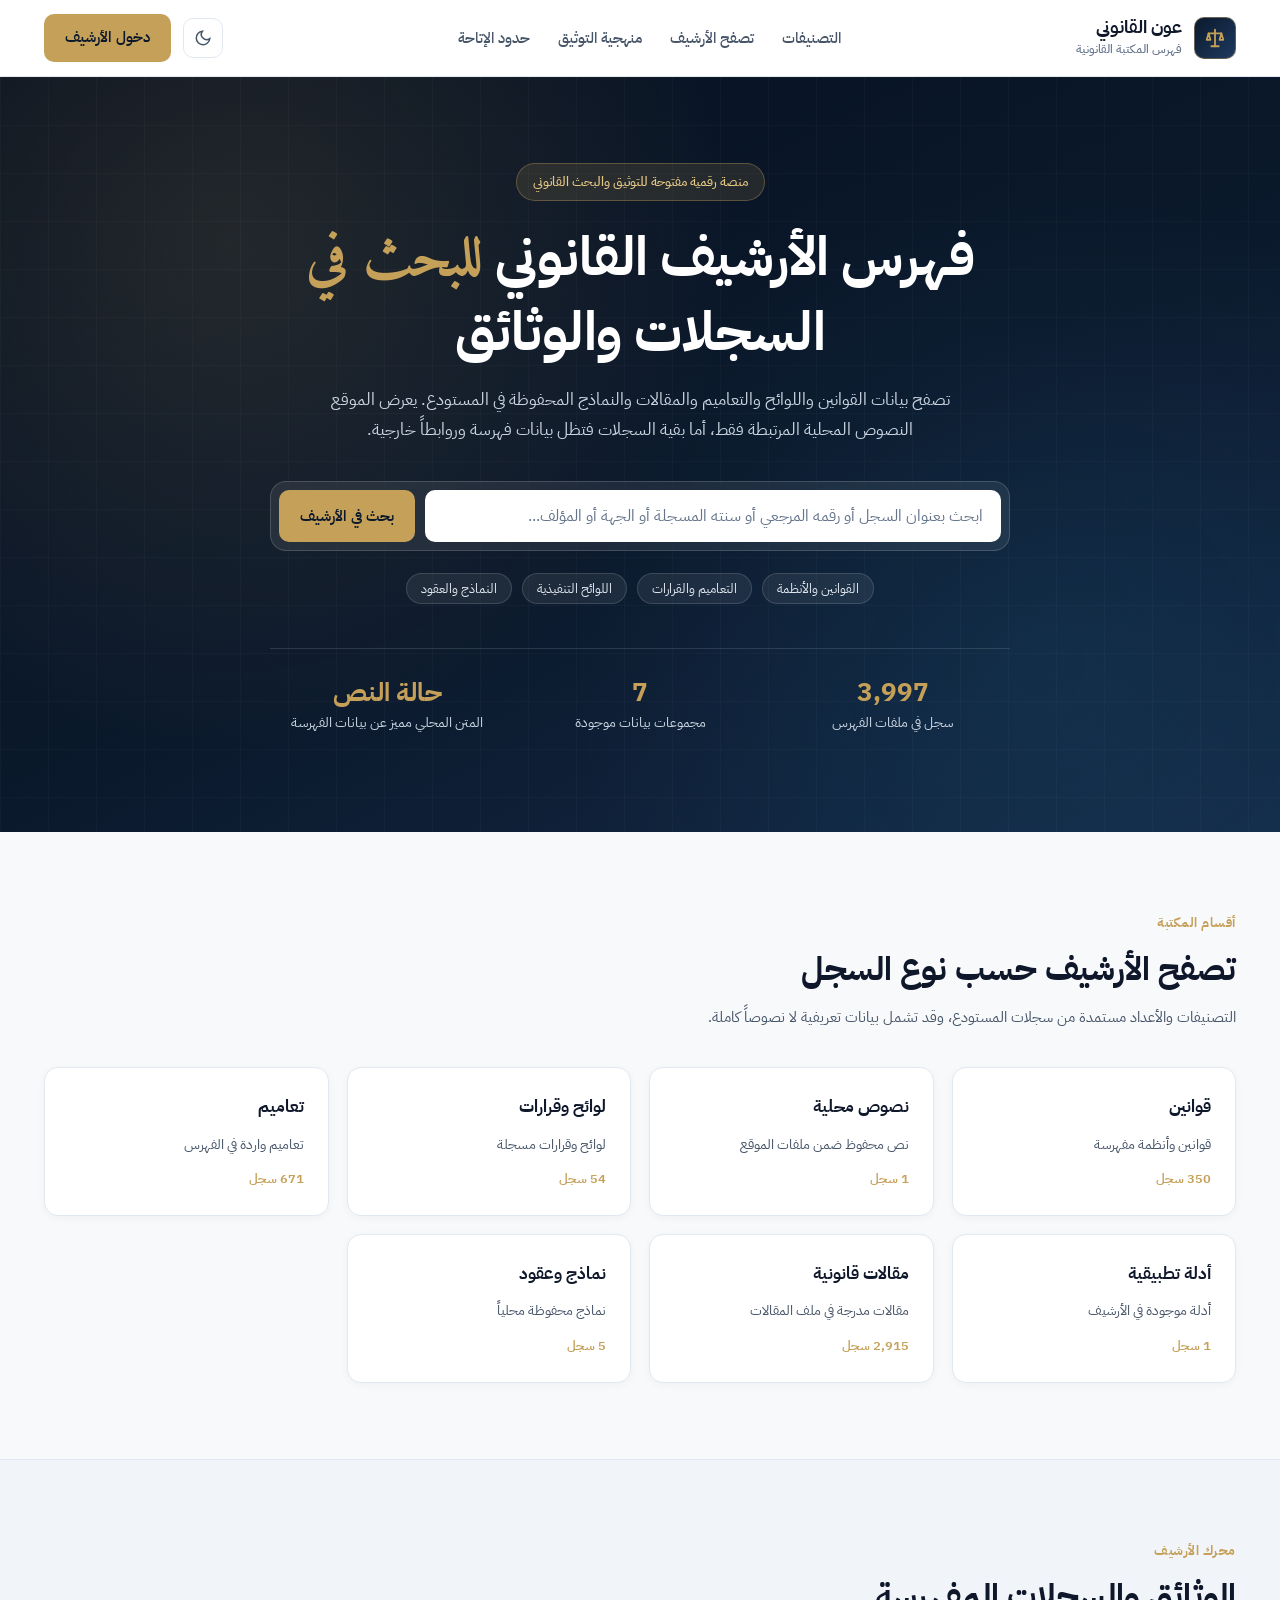
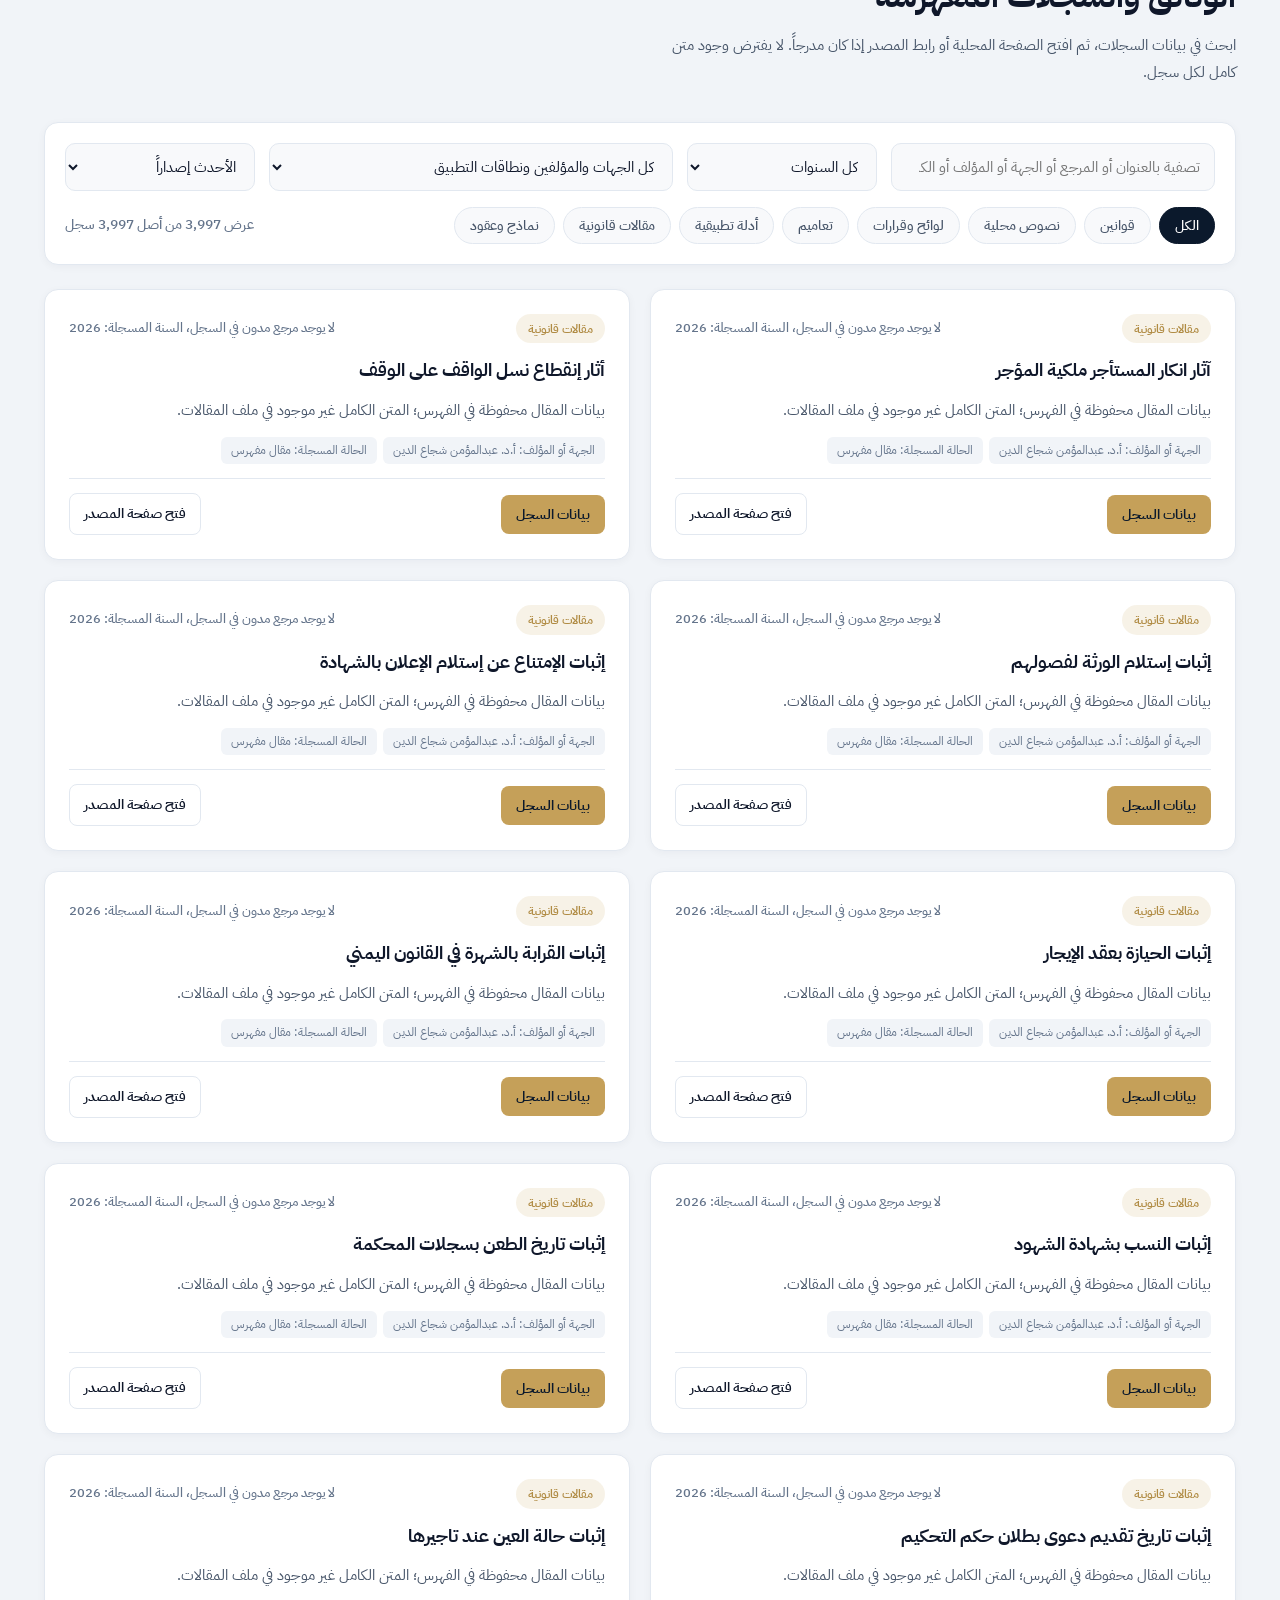
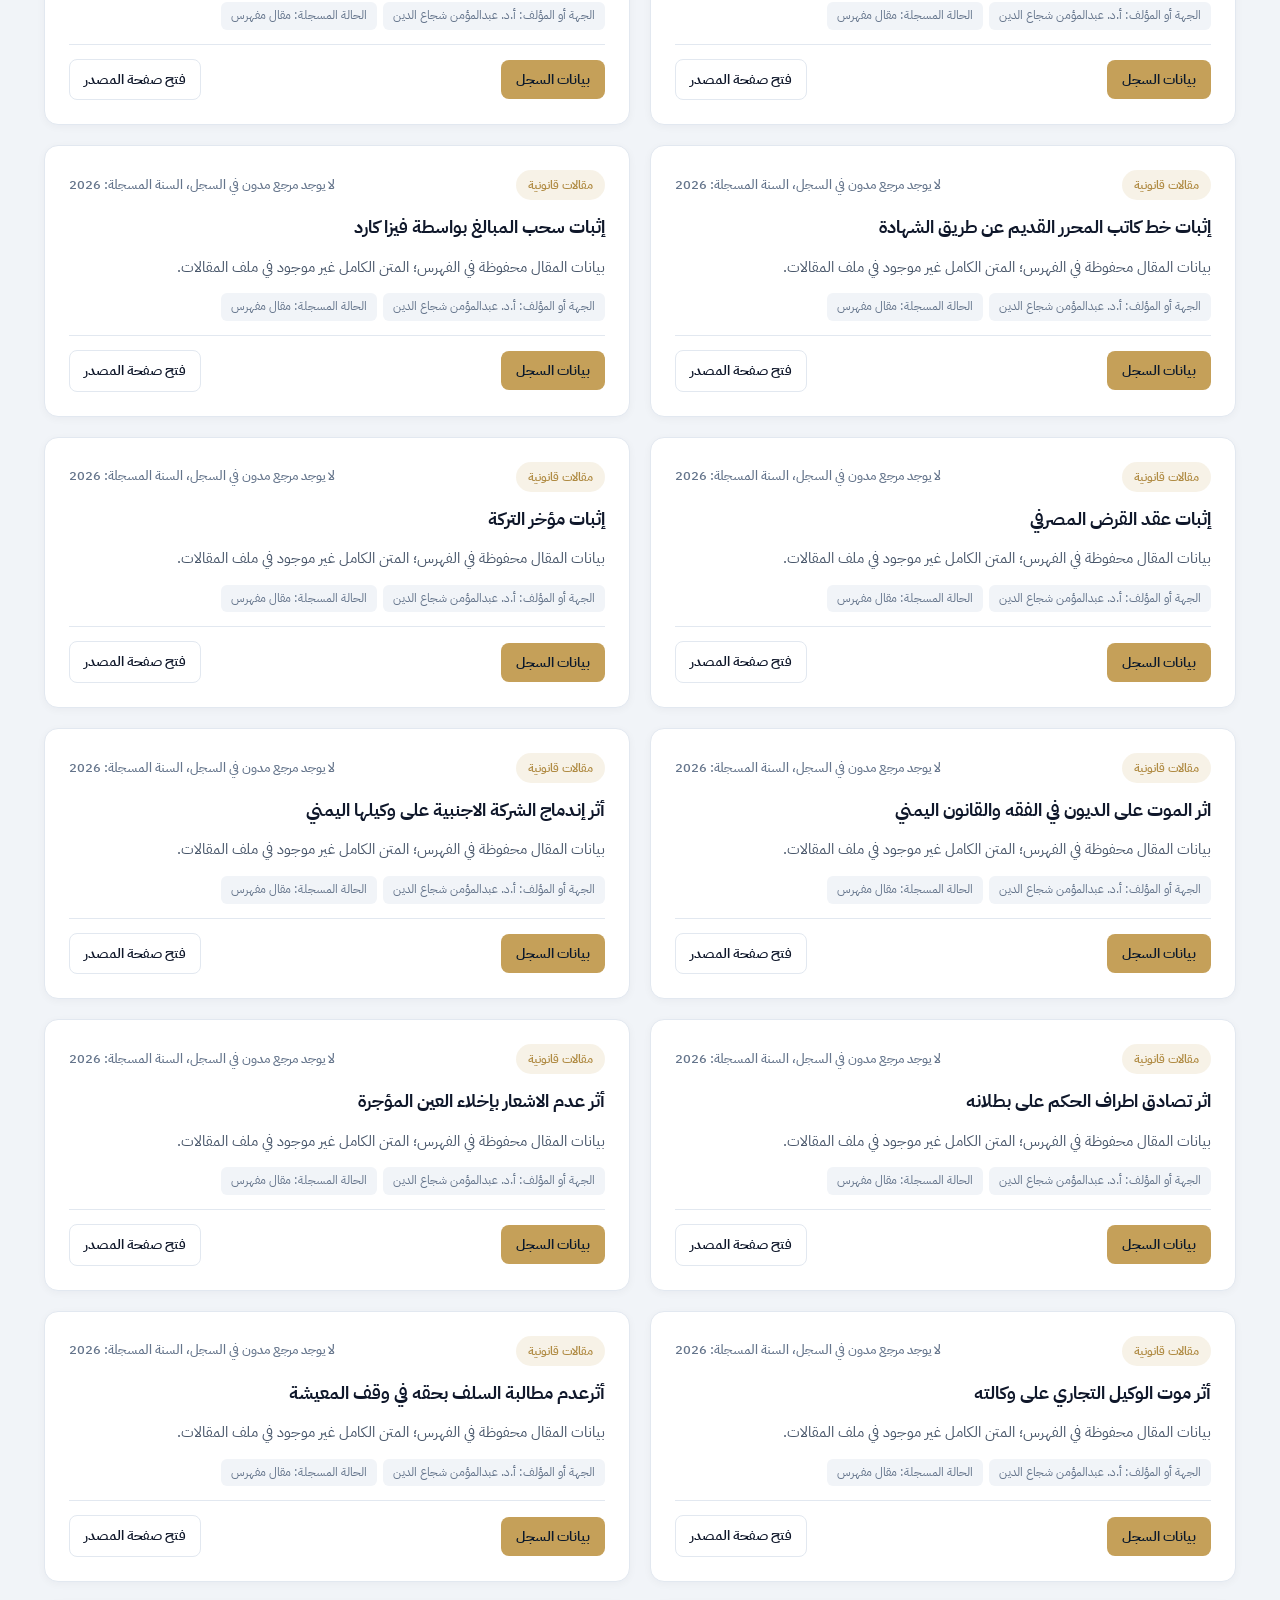
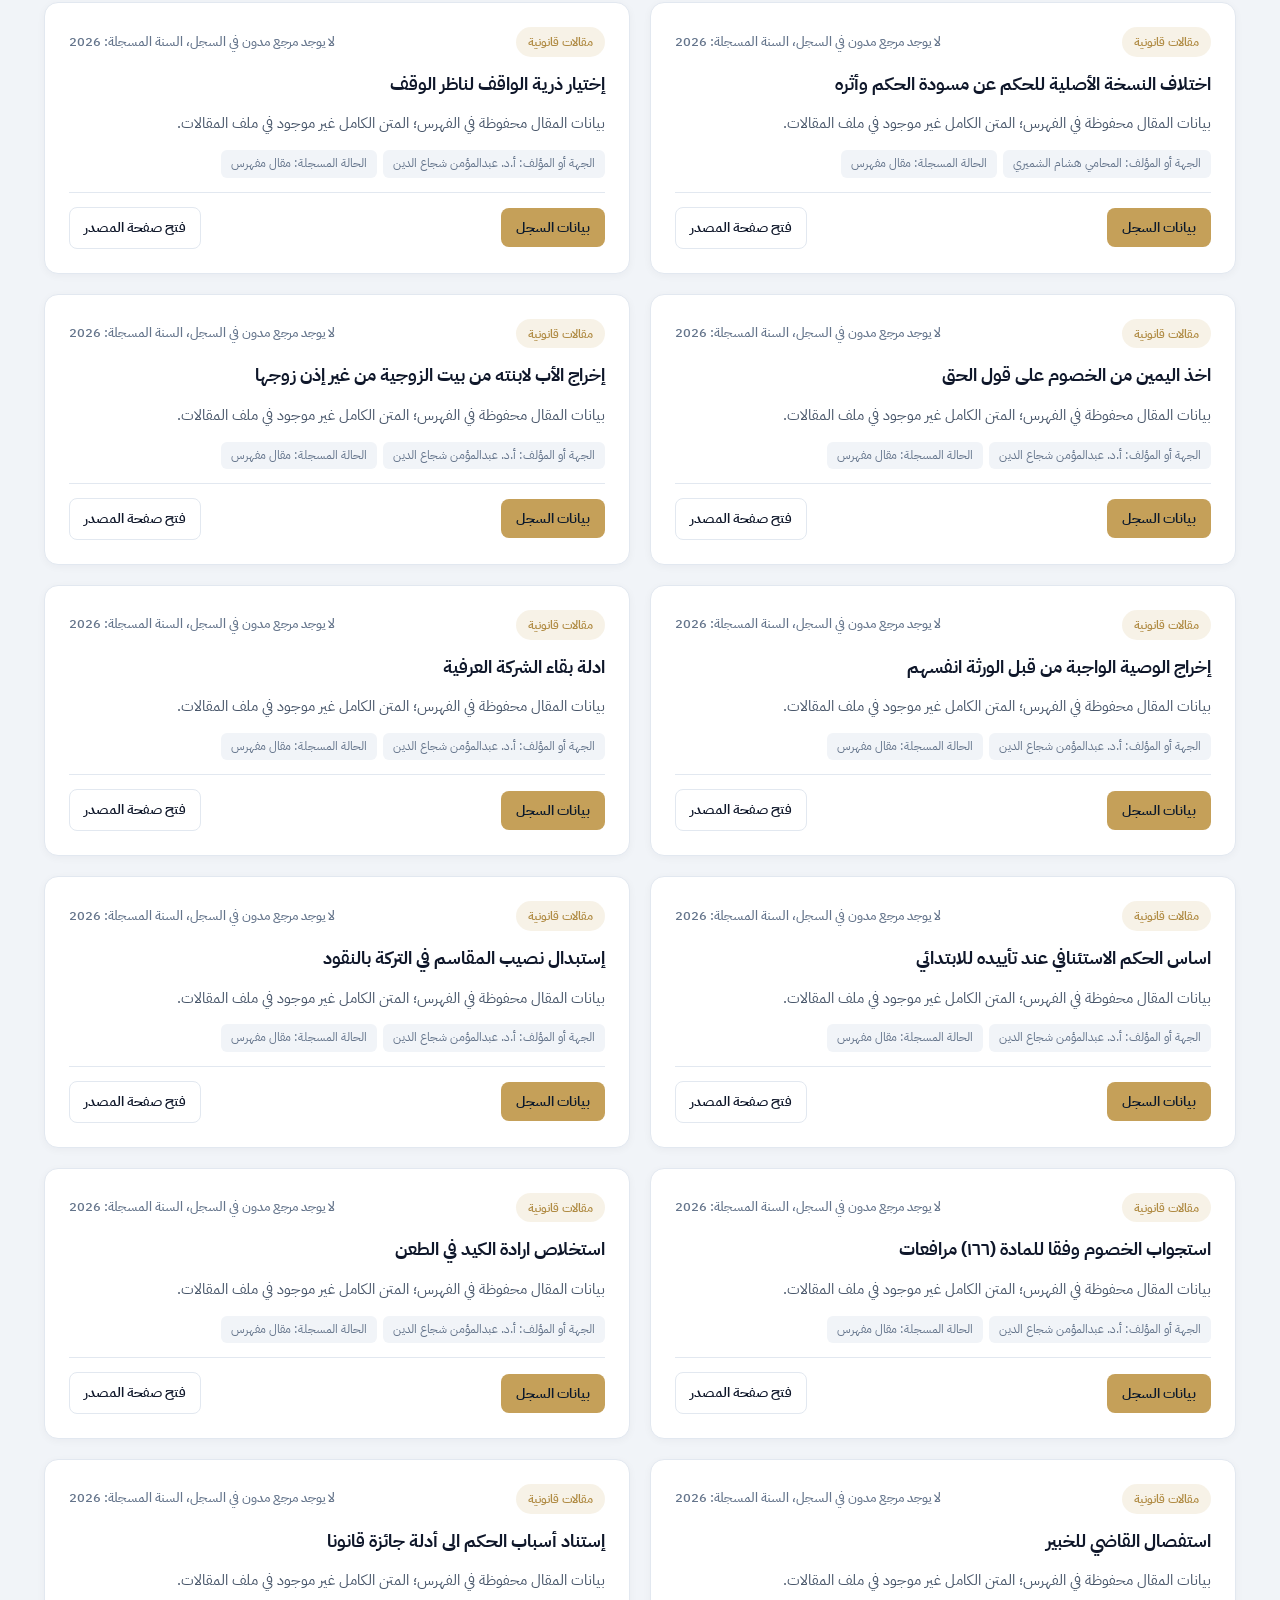
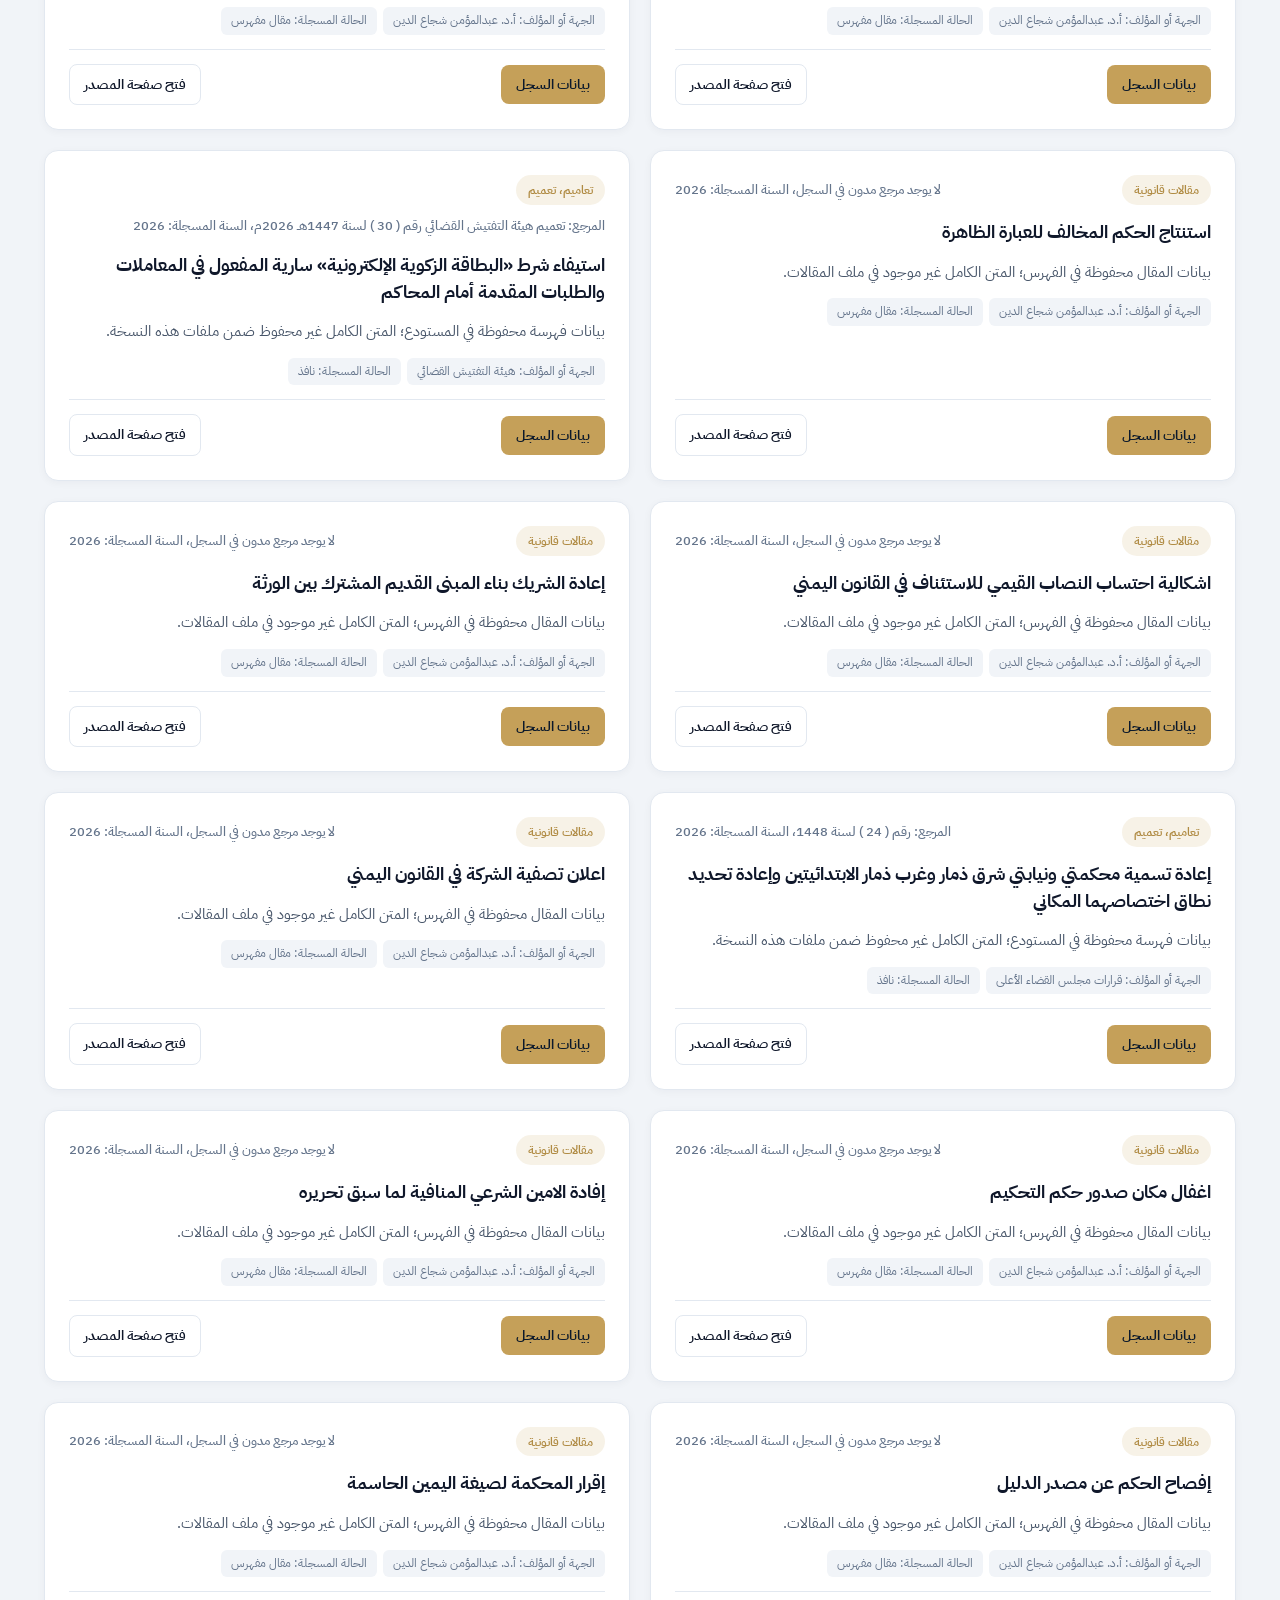
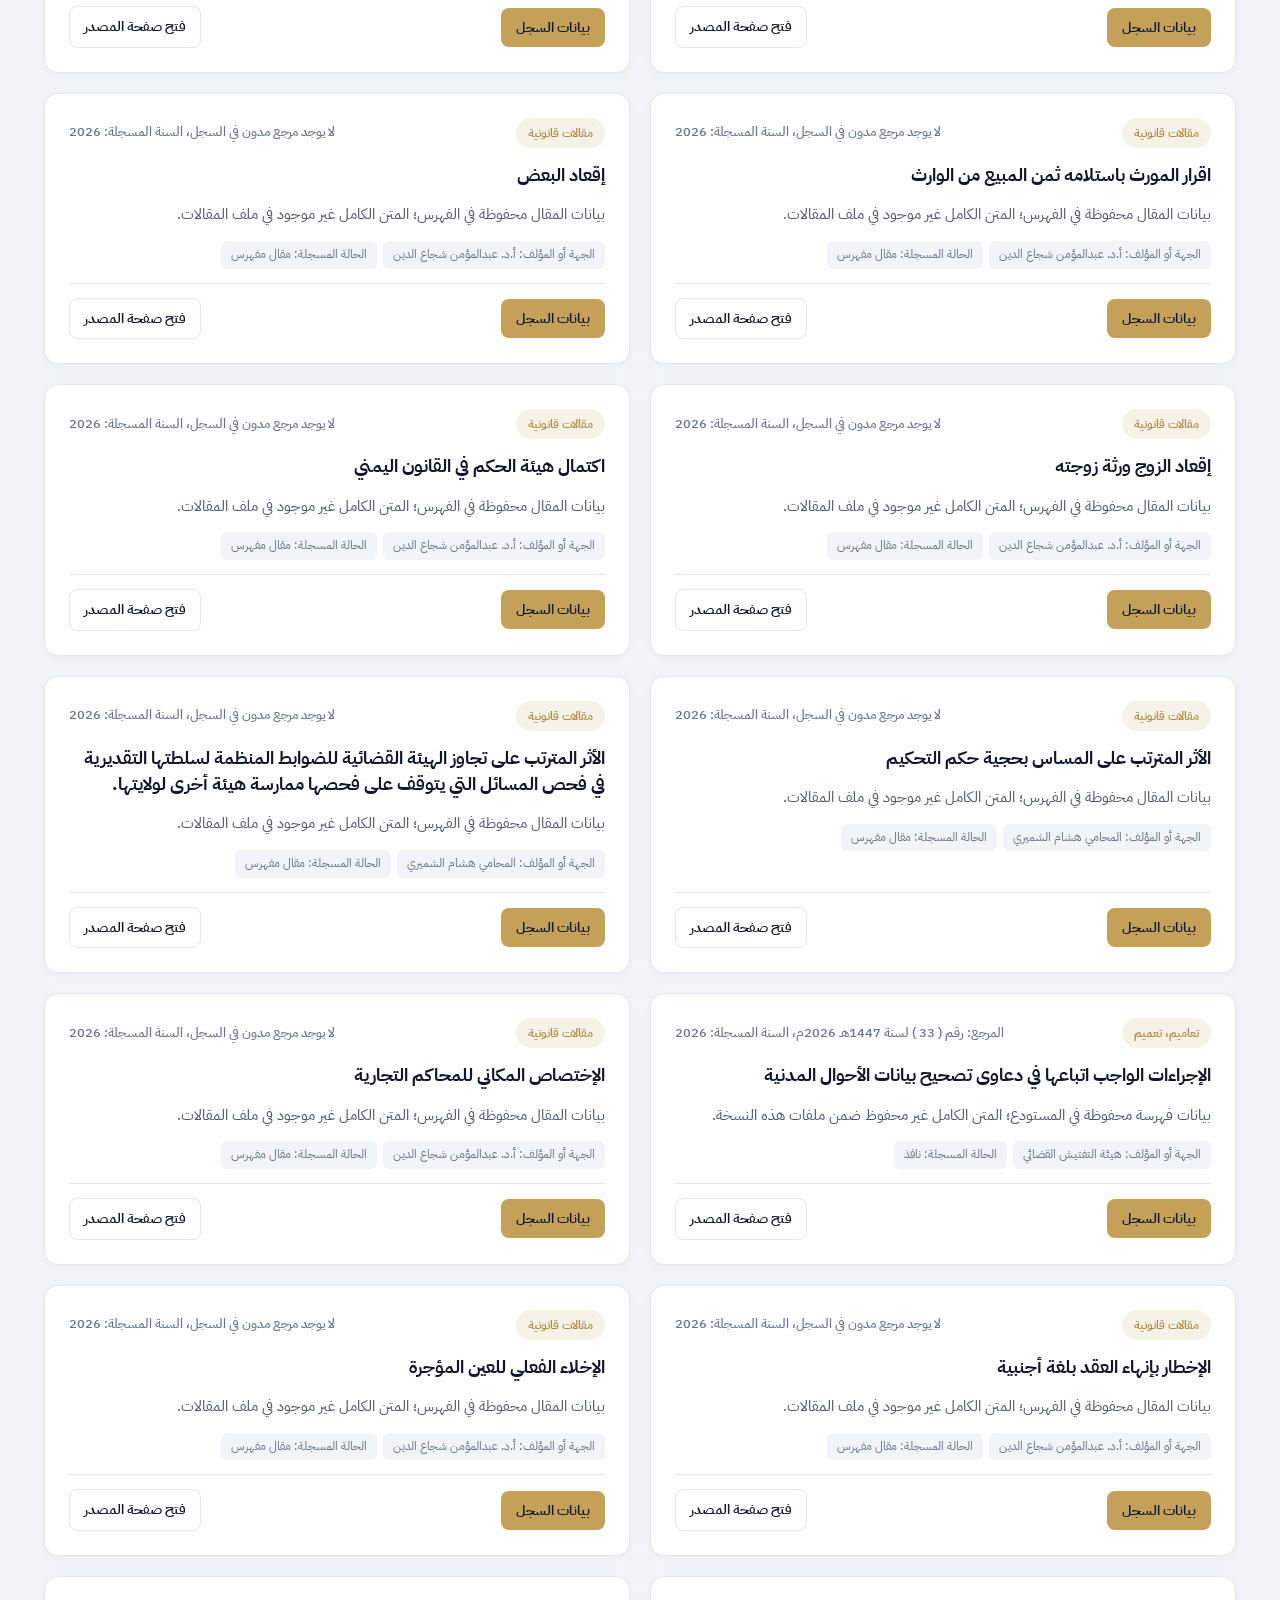
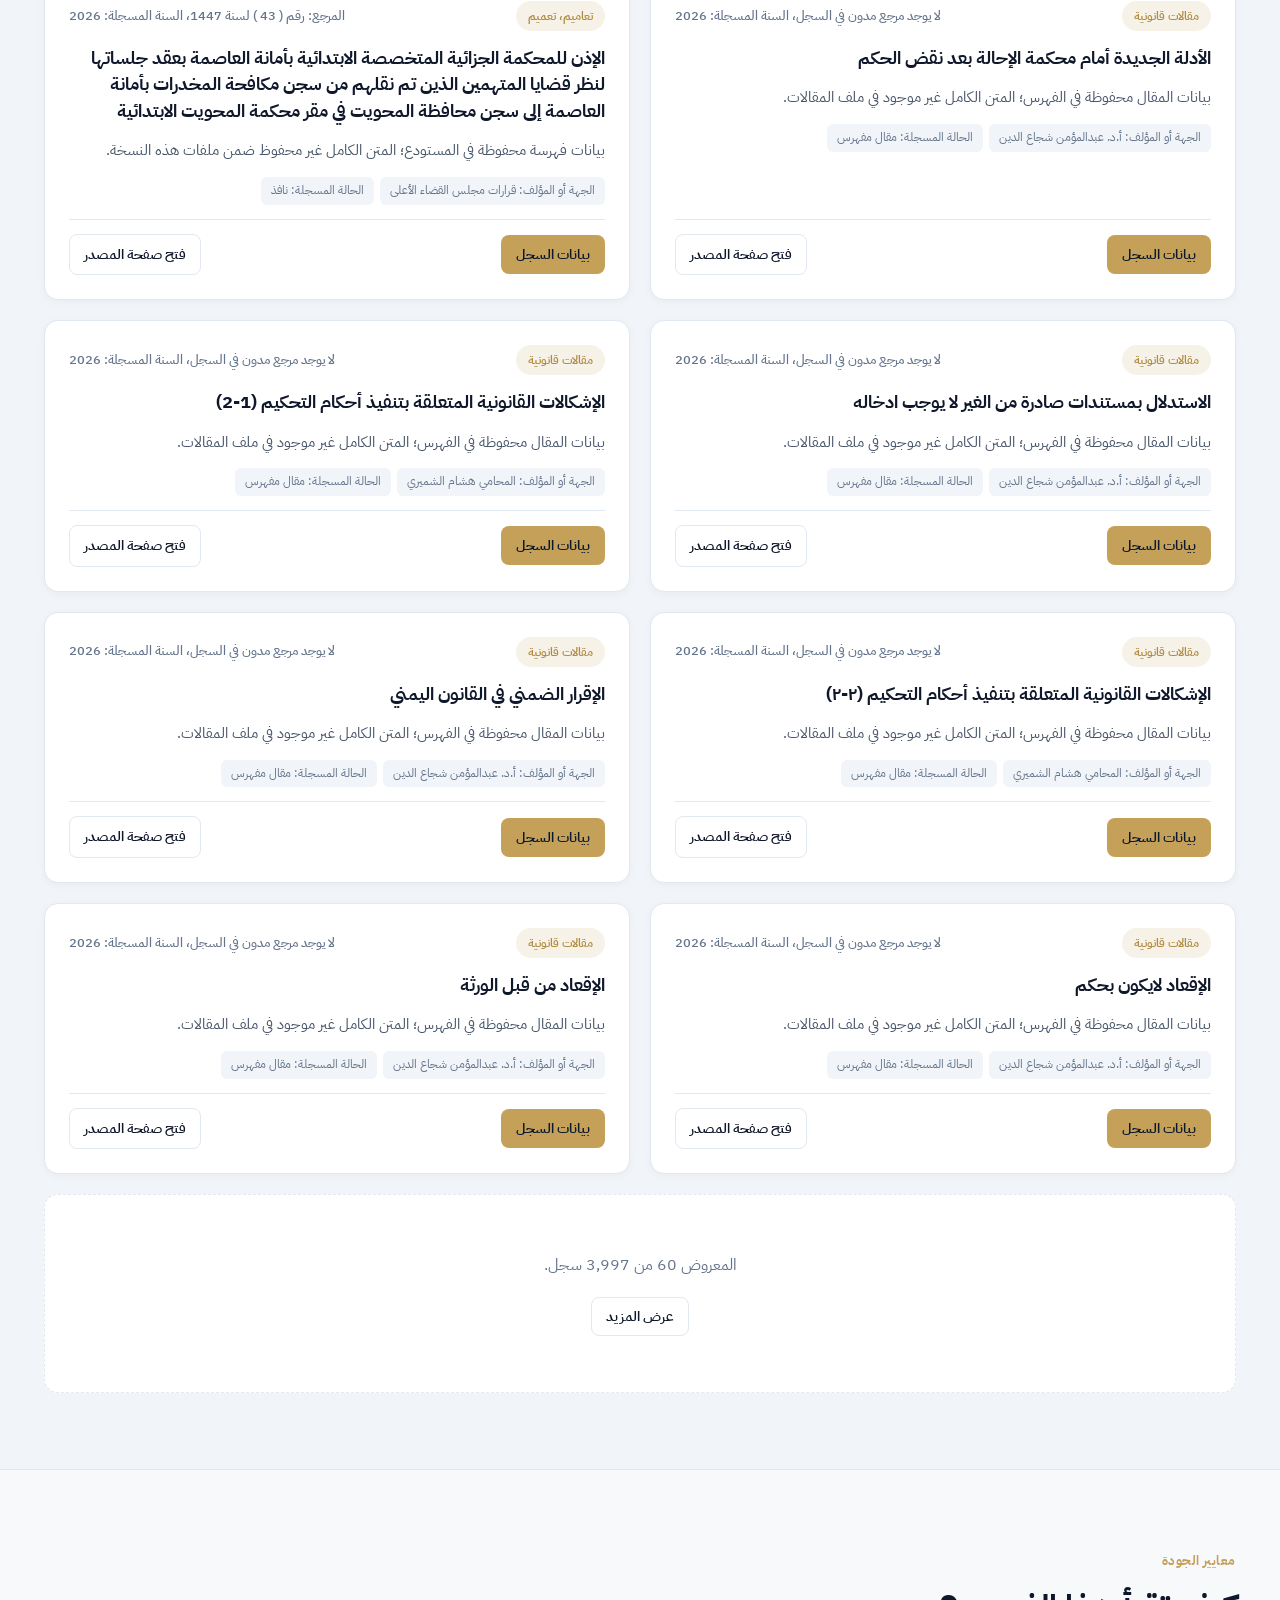
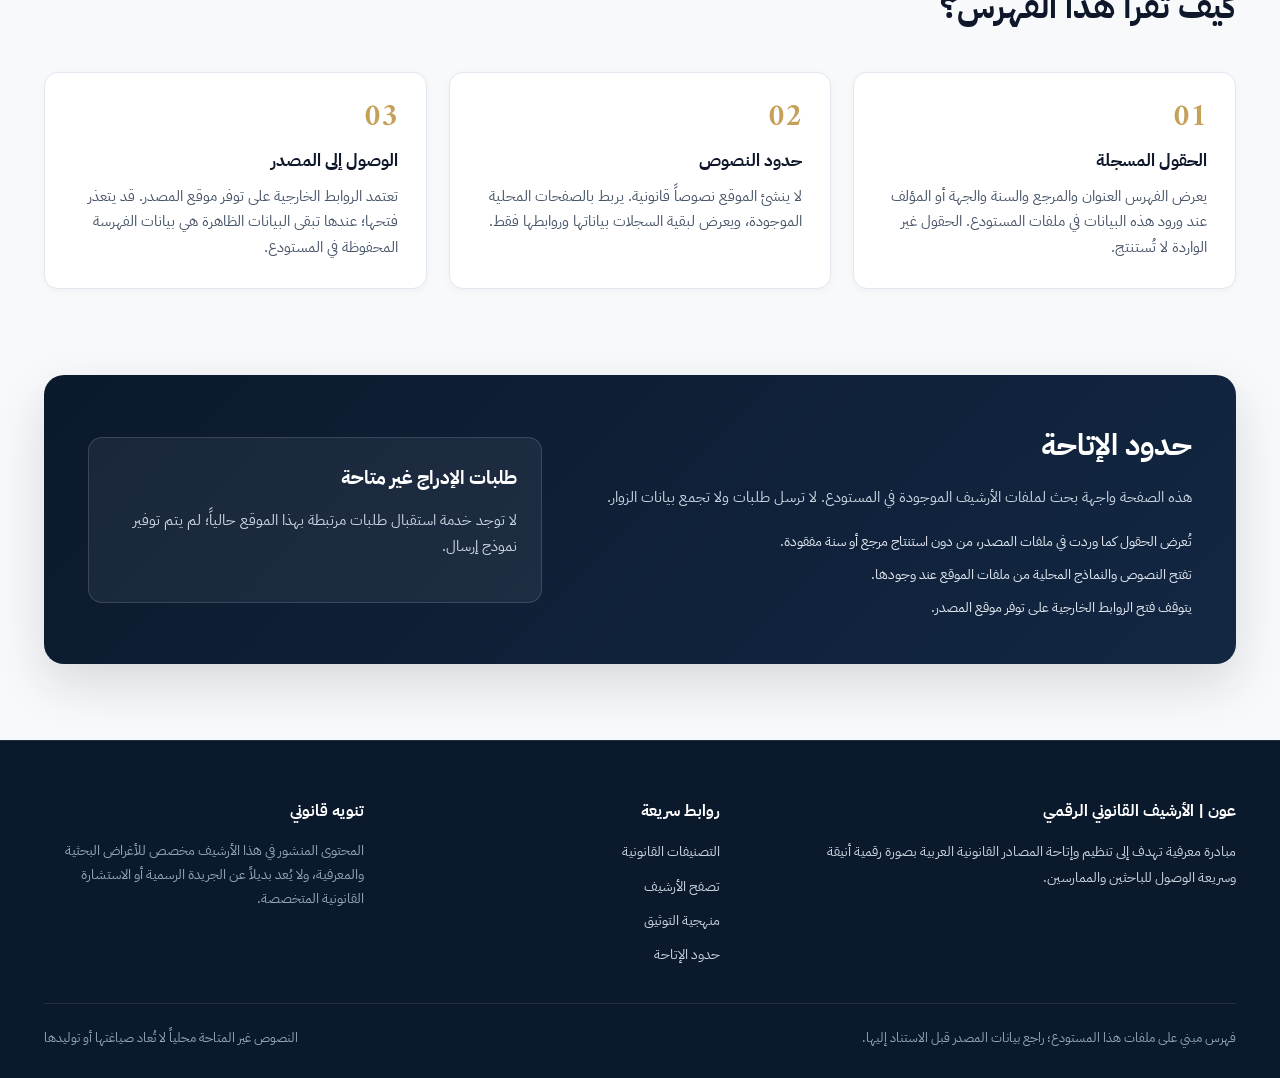
==== commit 465edf92: "Bust cached archive index on deploy" ====
--- a/docs/index.html
+++ b/docs/index.html
@@ -1328,7 +1328,12 @@
       });
       document.getElementById('statDocsCount').textContent = formatCount(LEGAL_DOCS.length);
       document.getElementById('statGroupCount').textContent = formatCount(new Set(LEGAL_DOCS.map(record => record.category)).size);
-      const categoryNames = [...new Set(LEGAL_DOCS.map(record => record.category))].sort((a, b) => a.localeCompare(b, 'ar'));
+      const categoryOrder = ['قوانين', 'نصوص محلية', 'لوائح وقرارات', 'تعاميم', 'أدلة تطبيقية', 'مقالات قانونية', 'نماذج وعقود'];
+      const categoryNames = [...new Set(LEGAL_DOCS.map(record => record.category))].sort((a, b) => {
+        const ai = categoryOrder.indexOf(a), bi = categoryOrder.indexOf(b);
+        if (ai < 0 && bi < 0) return a.localeCompare(b, 'ar');
+        return (ai < 0 ? categoryOrder.length : ai) - (bi < 0 ? categoryOrder.length : bi);
+      });
       const cards = categoryNames.map(name => [name, categoryLabels[name] || 'سجلات مستمدة من ملفات المصدر.']);
       document.getElementById('categoryCards').innerHTML = cards.map(([name, description]) => {
         const count = LEGAL_DOCS.filter(record => record.category === name).length;
@@ -1543,7 +1548,7 @@
     });
     document.getElementById('printDocBtn').addEventListener('click', () => window.print());
 
-    fetch('assets/legal_docs.json')
+    fetch('assets/legal_docs.json?v=20261118-2')
       .then(response => {
         if (!response.ok) throw new Error(`تعذر تحميل ملف البيانات (${response.status})`);
         return response.json();
